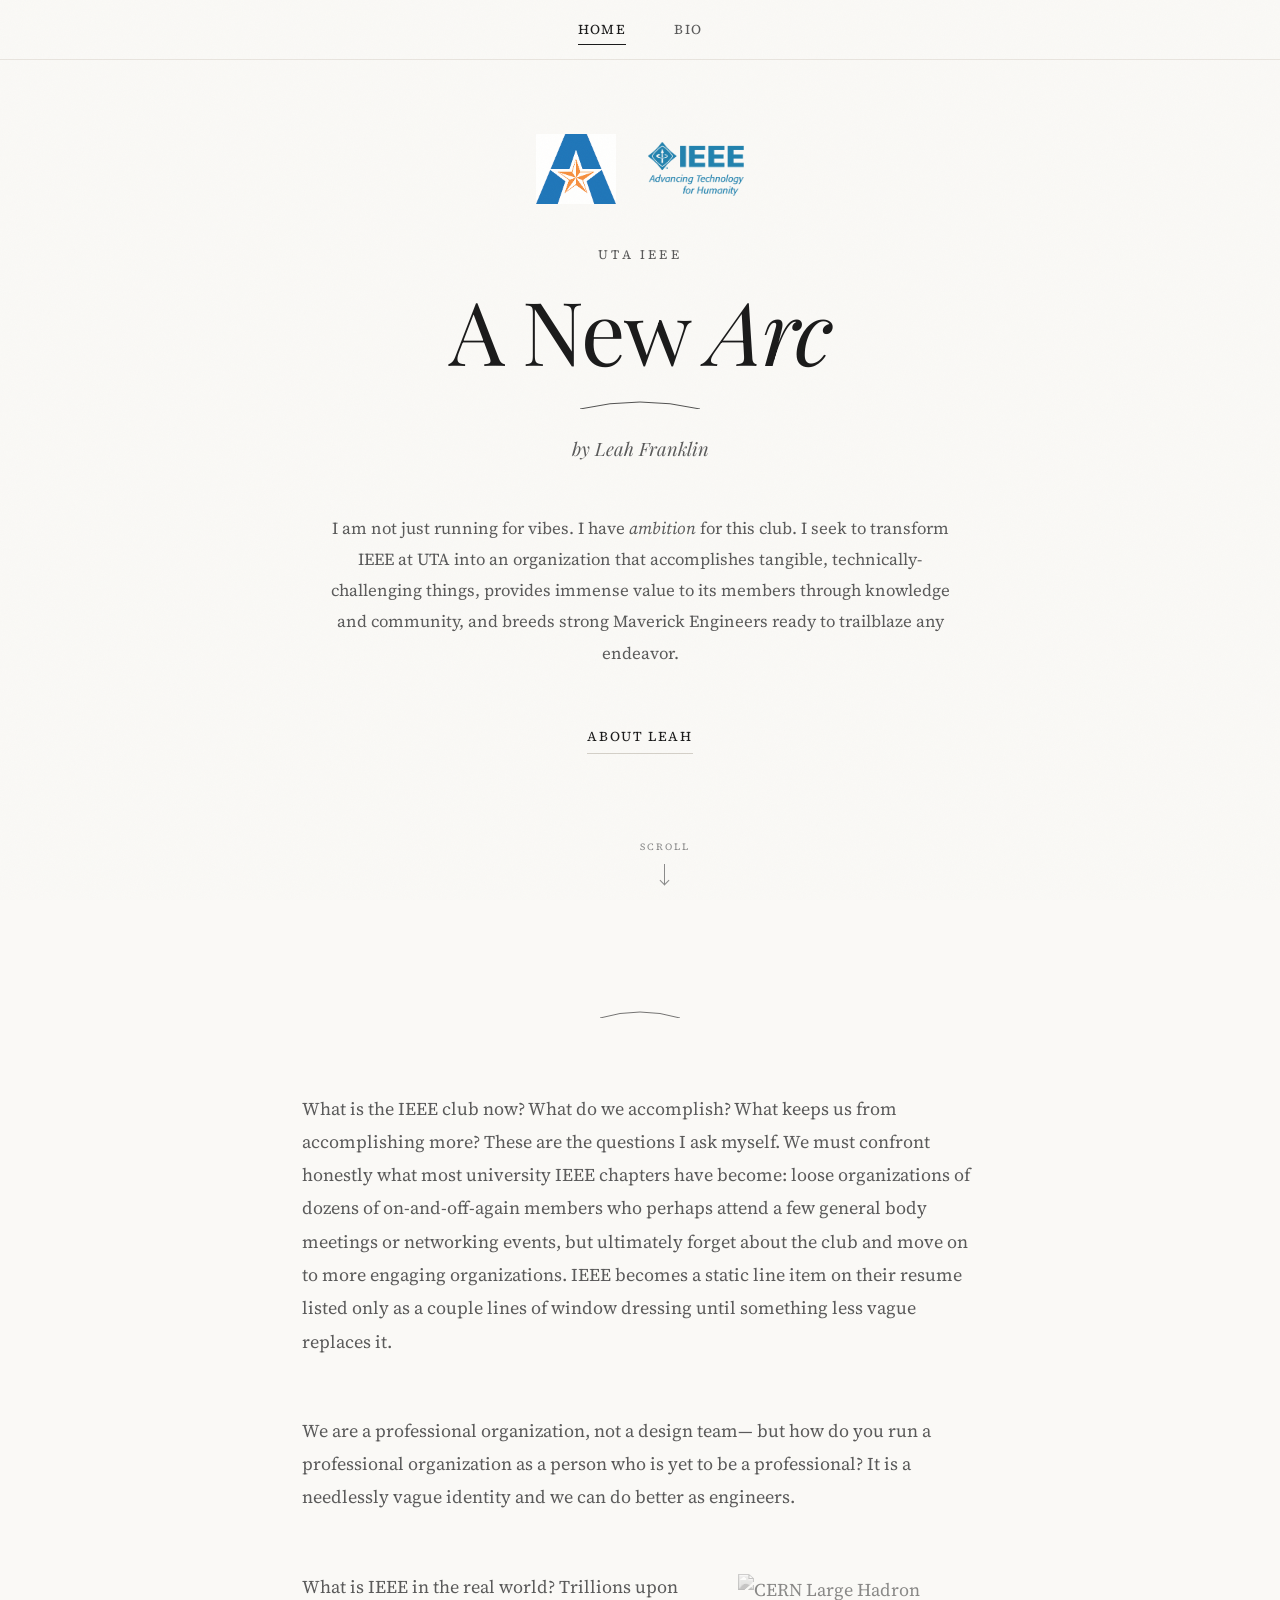
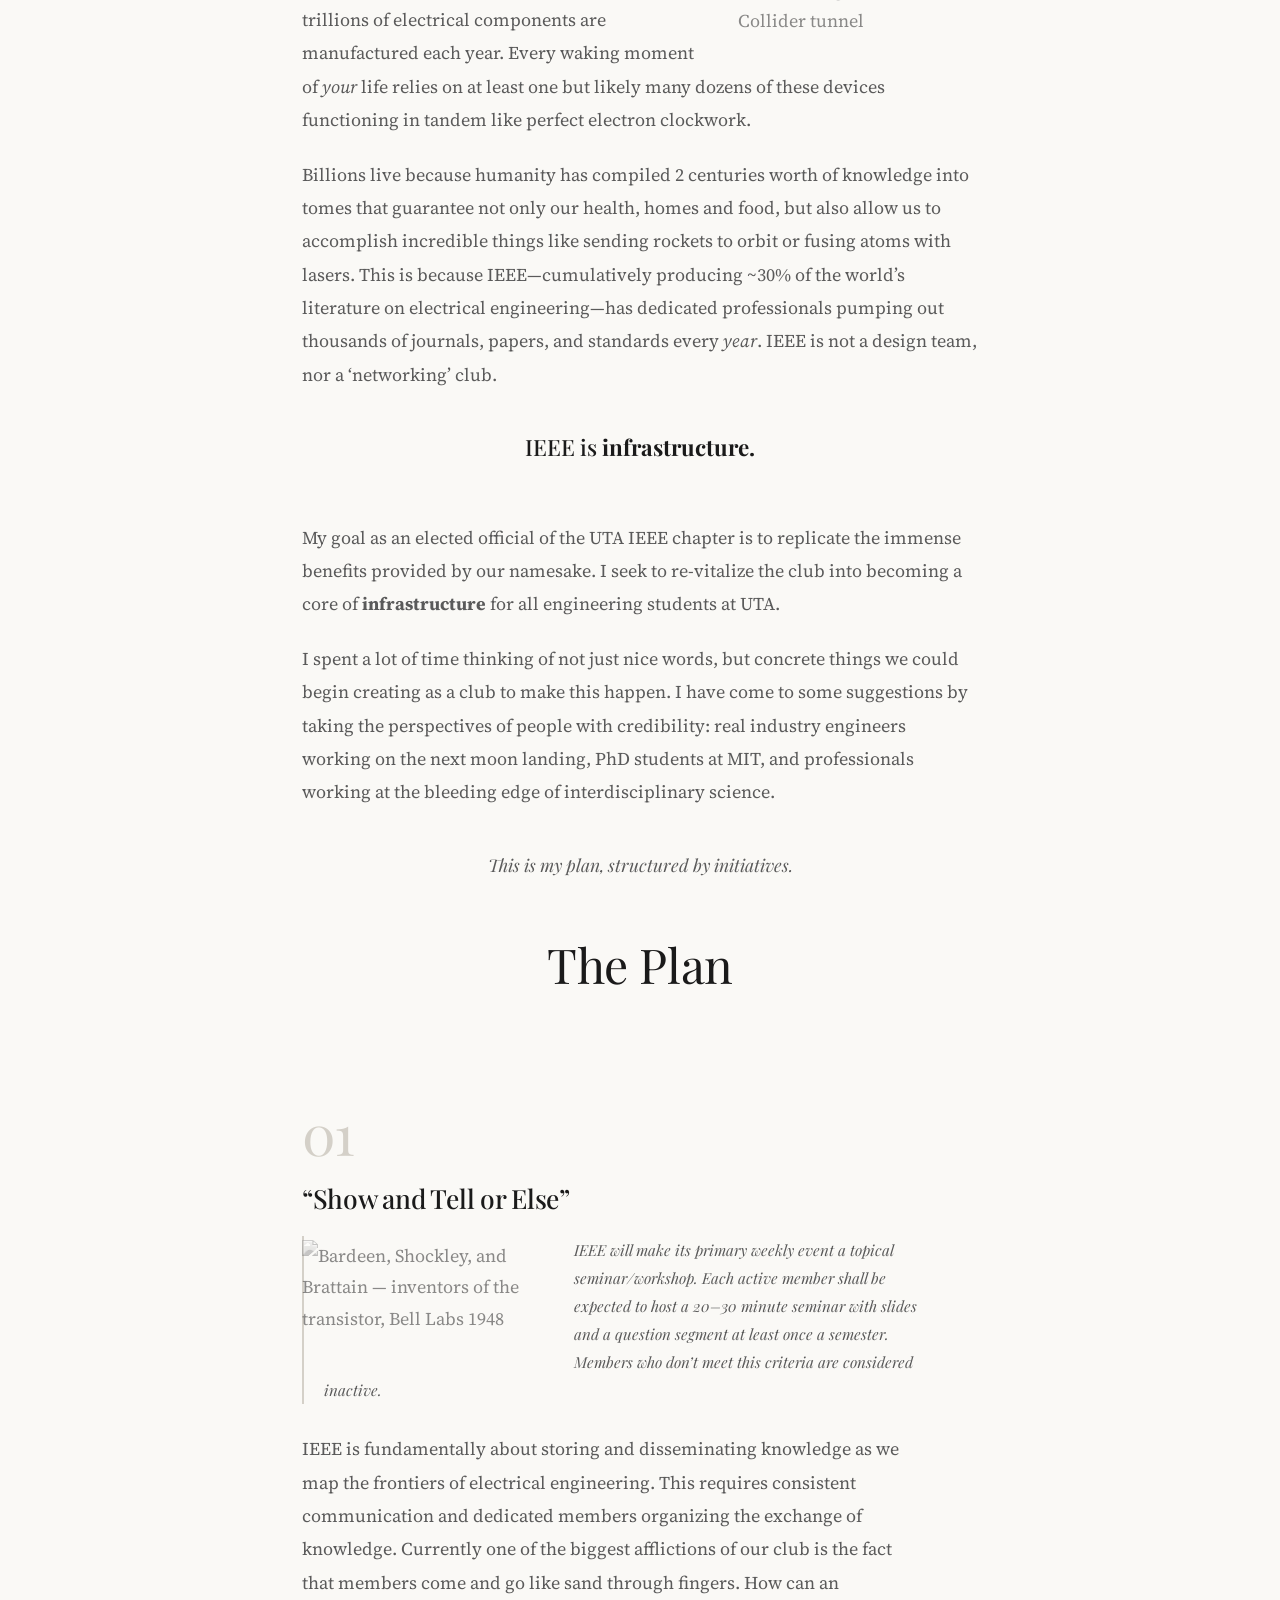
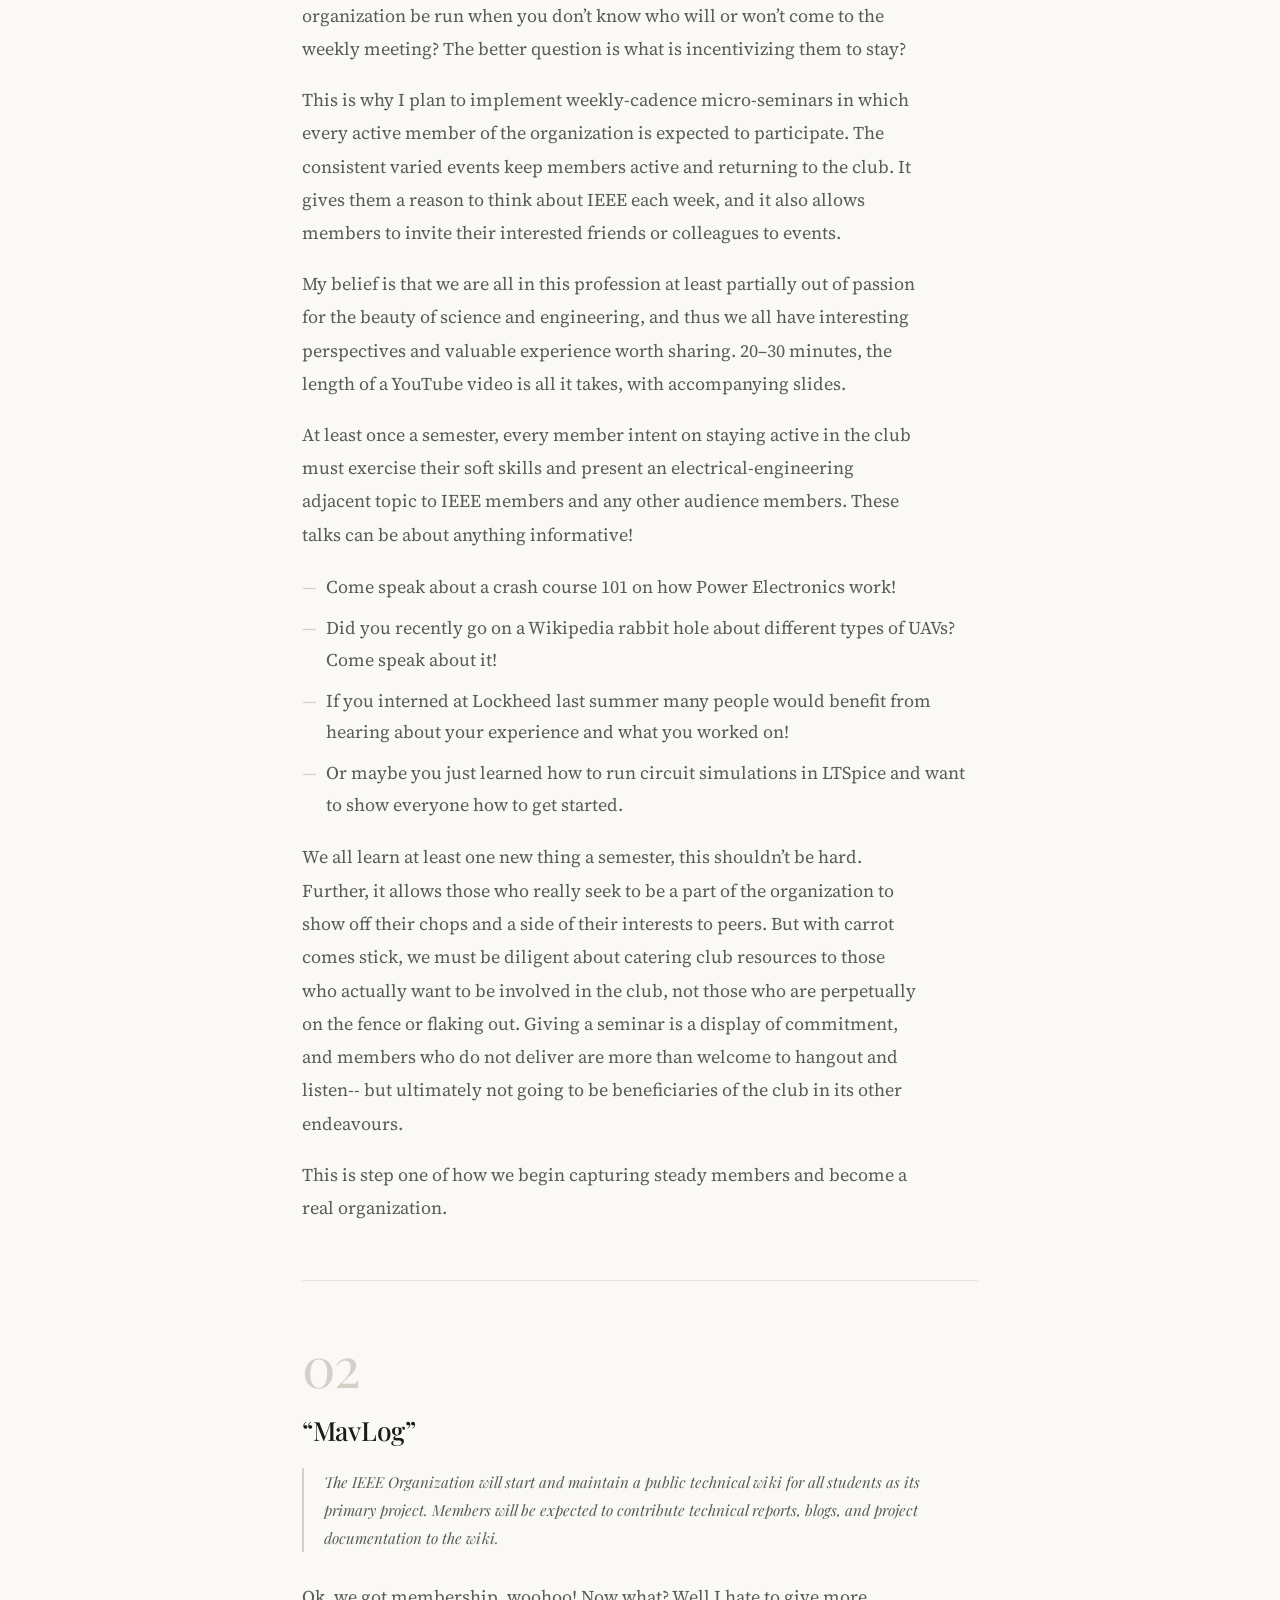
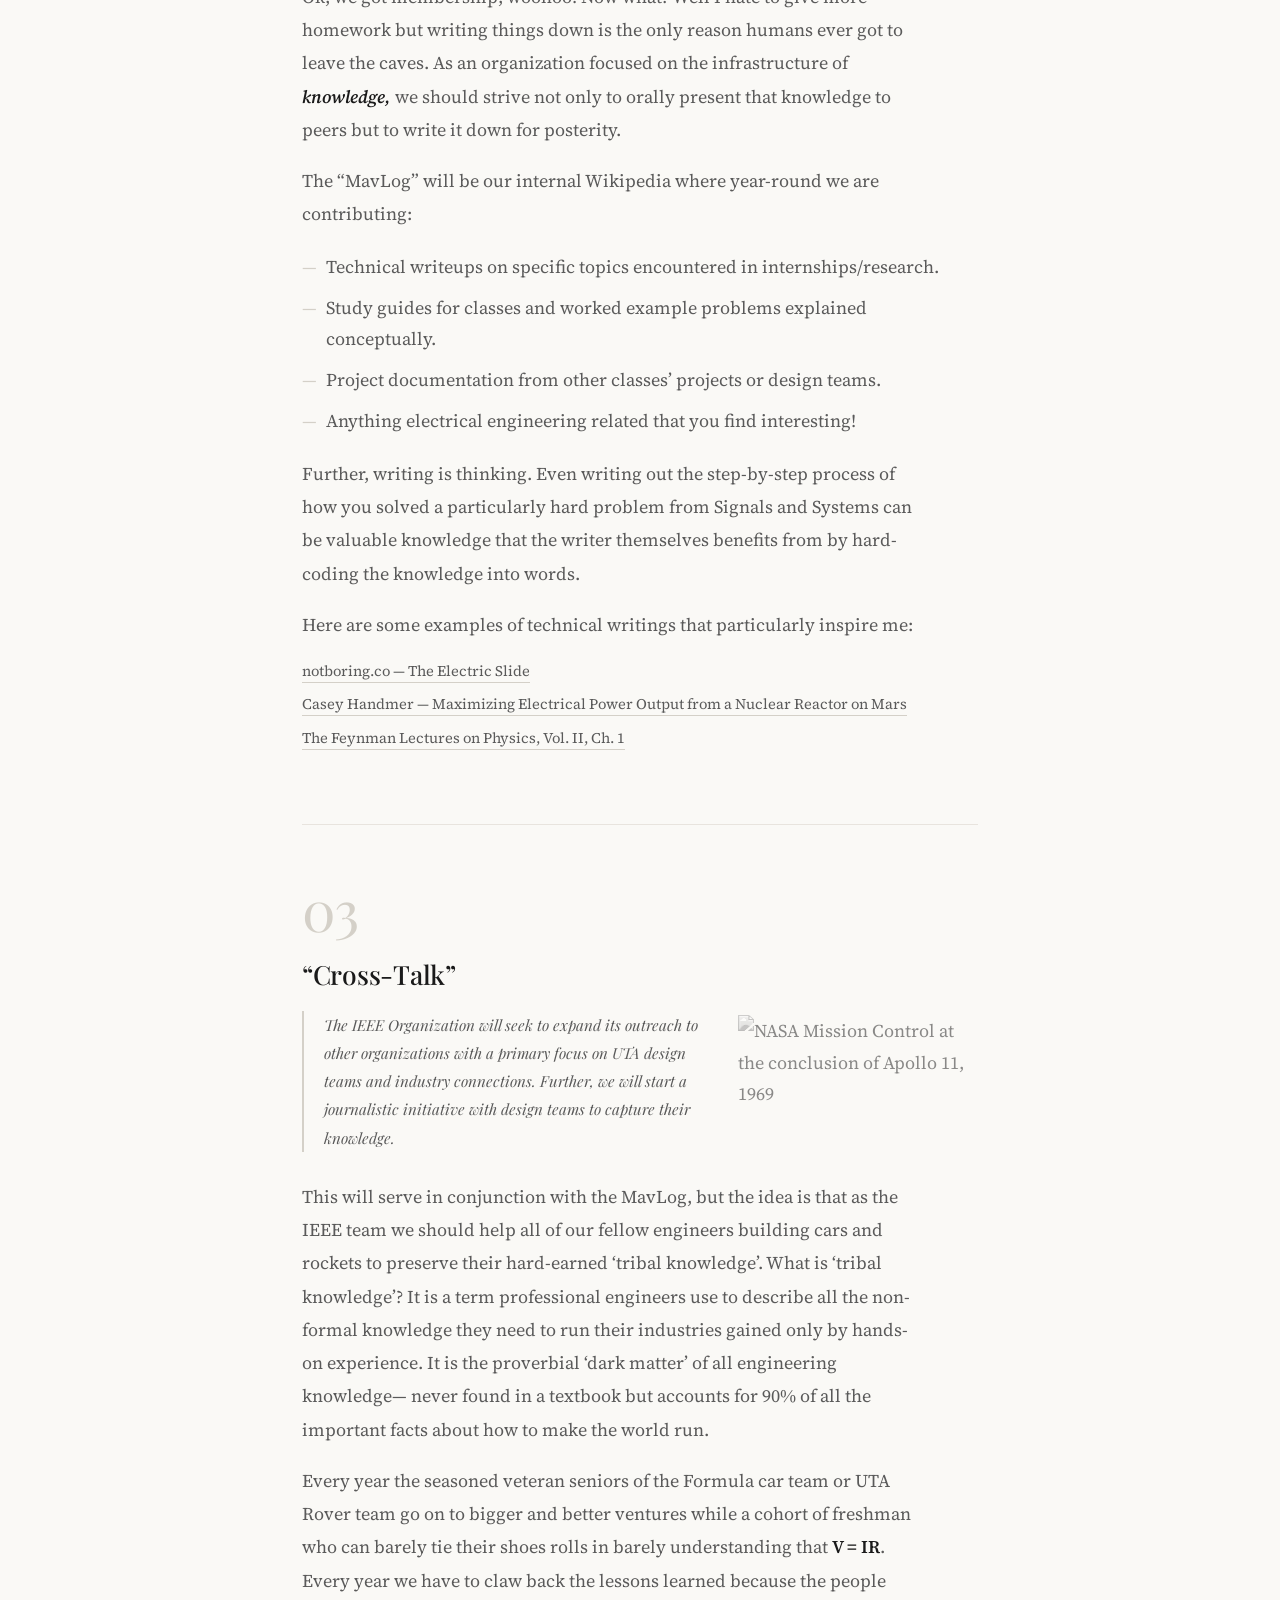
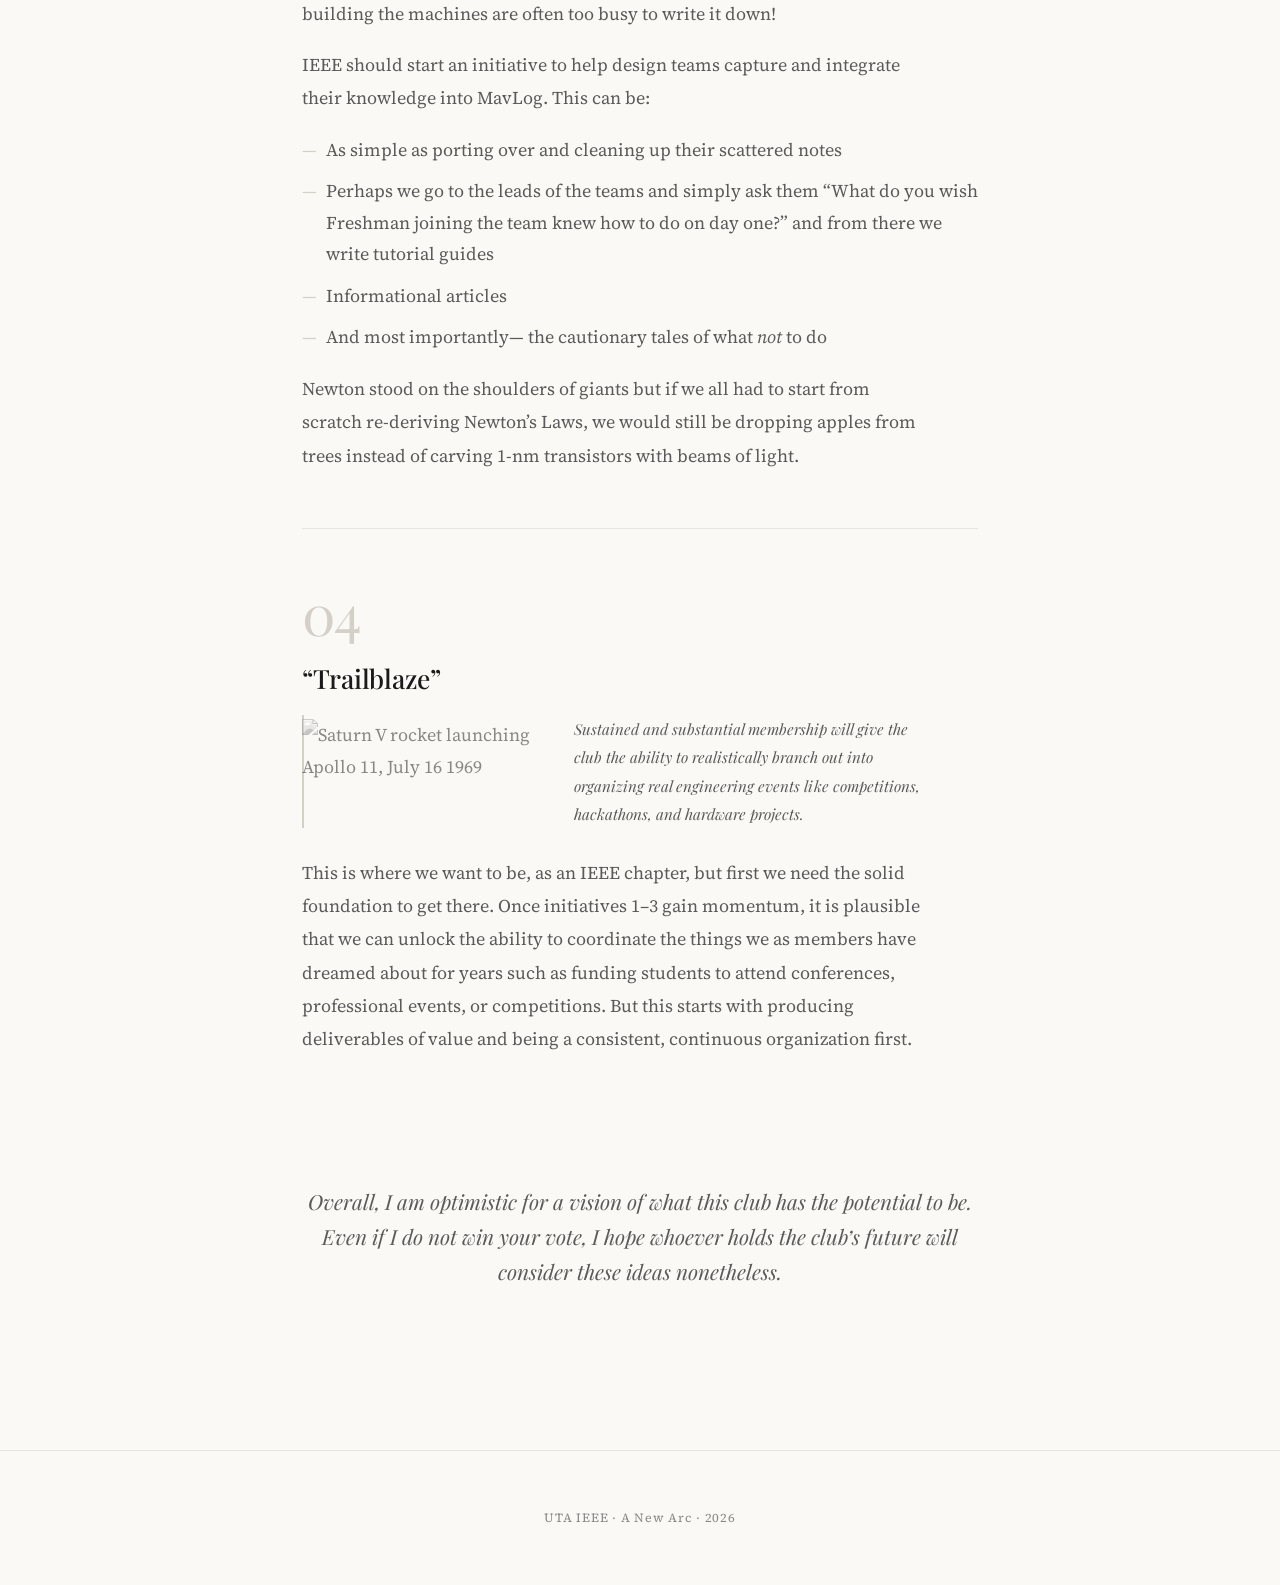
==== index.html @ e230744f "repharase" ====
<!DOCTYPE html>
<html lang="en">
<head>
  <meta charset="UTF-8">
  <meta name="viewport" content="width=device-width, initial-scale=1.0">
  <title>UTA IEEE: A New Arc &mdash; Leah Franklin</title>
  <meta name="description" content="A New Arc for UTA IEEE. Leah Franklin's vision for a reformed, student-driven IEEE chapter at the University of Texas at Arlington.">
  <link rel="stylesheet" href="css/style.css">
</head>
<body>

  <nav class="site-nav">
    <a href="index.html" class="active">Home</a>
    <a href="bio.html">Bio</a>
  </nav>

  <!-- ========================================
       HERO
       ======================================== -->
  <section class="hero">

    <div class="hero-logos" data-load="1">
      <img src="UTA.png" alt="University of Texas at Arlington" class="logo-uta">
      <img src="IEEE_logo.svg.png" alt="IEEE" class="logo-ieee">
    </div>

    <p class="hero-overline" data-load="2">UTA IEEE</p>

    <h1 class="hero-title" data-load="3">A New <span class="electric-text">Arc</span></h1>

    <svg class="hero-arc" data-load="4" viewBox="0 0 120 14" xmlns="http://www.w3.org/2000/svg" aria-hidden="true">
      <path d="M 0 14 Q 60 0 120 14" fill="none" stroke="#1a1a1a" stroke-width="0.75"/>
    </svg>

    <p class="hero-byline" data-load="5">by Leah Franklin</p>

    <p class="hero-intro" data-load="6">
      I am not just running for vibes. I have <em>ambition</em> for this club.
      I seek to transform IEEE at UTA into an organization that accomplishes
      tangible, technically-challenging things, provides immense value to its
      members through knowledge and community, and breeds strong Maverick
      Engineers ready to trailblaze any endeavor.
    </p>

    <div class="hero-links" data-load="7">
      <a href="bio.html">About Leah</a>
    </div>

    <div class="scroll-indicator" data-load="7">
      <span>Scroll</span>
      <div class="arrow"></div>
    </div>

  </section>

  <!-- ========================================
       THE PLAN
       ======================================== -->
  <section class="plan-section">

    <div class="plan-transition" data-animate>
      <svg viewBox="0 0 80 12" xmlns="http://www.w3.org/2000/svg" aria-hidden="true">
        <path d="M 0 12 Q 40 0 80 12" fill="none" stroke="#1a1a1a" stroke-width="0.6"/>
      </svg>
    </div>

    <!-- Preamble — the "why" before the "what" -->
    <div class="plan-preamble" data-animate>
      <p>
        What is the IEEE club now? What do we accomplish? What keeps us from
        accomplishing more? These are the questions I ask myself. We must
        confront honestly what most university IEEE chapters have become:
        loose organizations of dozens of on-and-off-again members who perhaps
        attend a few general body meetings or networking events, but ultimately
        forget about the club and move on to more engaging organizations. IEEE
        becomes a static line item on their resume listed only as a couple
        lines of window dressing until something less vague replaces it.
      </p>
    </div>

    <div class="plan-preamble" data-animate>
      <p>
        We are a professional organization, not a design team&mdash; but how
        do you run a professional organization as a person who is yet to be a
        professional? It is a needlessly vague identity and we can do better
        as engineers.
      </p>
    </div>

    <div class="plan-preamble" data-animate>
      <!--
        CERN LHC Tunnel — public domain, Wikimedia Commons
        Download locally: https://upload.wikimedia.org/wikipedia/commons/f/fc/CERN_LHC_Tunnel1.jpg
      -->
      <div class="scroll-image" data-animate>
        <img src="https://upload.wikimedia.org/wikipedia/commons/thumb/f/fc/CERN_LHC_Tunnel1.jpg/400px-CERN_LHC_Tunnel1.jpg"
             alt="CERN Large Hadron Collider tunnel" loading="lazy">
      </div>
      <p>
        What is IEEE in the real world? Trillions upon trillions of electrical
        components are manufactured each year. Every waking moment of
        <em>your</em> life relies on at least one but likely many dozens of
        these devices functioning in tandem like perfect electron clockwork.
      </p>
      <p>
        Billions live because humanity has compiled 2 centuries worth of
        knowledge into tomes that guarantee not only our health, homes and
        food, but also allow us to accomplish incredible things like sending
        rockets to orbit or fusing atoms with lasers. This is because
        IEEE&mdash;cumulatively producing ~30% of the world&rsquo;s literature
        on electrical engineering&mdash;has dedicated professionals pumping out
        thousands of journals, papers, and standards every <em>year</em>. IEEE
        is not a design team, nor a &lsquo;networking&rsquo; club.
      </p>
      <p class="highlight">IEEE is <strong>infrastructure.</strong></p>
    </div>

    <div class="plan-preamble" data-animate>
      <p>
        My goal as an elected official of the UTA IEEE chapter is to replicate
        the immense benefits provided by our namesake. I seek to re-vitalize
        the club into becoming a core of <strong>infrastructure</strong> for
        all engineering students at UTA.
      </p>
      <p>
        I spent a lot of time thinking of not just nice words, but concrete
        things we could begin creating as a club to make this happen. I have
        come to some suggestions by taking the perspectives of people with
        credibility: real industry engineers working on the next moon landing,
        PhD students at MIT, and professionals working at the bleeding edge of
        interdisciplinary science.
      </p>
      <p class="plan-transition-text">
        This is my plan, structured by initiatives.
      </p>
    </div>

    <header class="plan-header" data-animate>
      <h2>The Plan</h2>
    </header>

    <hr class="section-rule" data-animate>

    <!-- ============================
         INITIATIVE 01
         ============================ -->
    <section class="initiative" data-animate>
      <span class="initiative-number">01</span>
      <h2>&ldquo;Show and Tell or Else&rdquo;</h2>
      <!--
        Bell Labs transistor inventors (1948) — public domain, Wikimedia Commons
        Download locally: https://upload.wikimedia.org/wikipedia/commons/c/c2/Bardeen_Shockley_Brattain_1948.JPG
      -->
      <div class="scroll-image left" data-animate>
        <img src="https://upload.wikimedia.org/wikipedia/commons/thumb/c/c2/Bardeen_Shockley_Brattain_1948.JPG/400px-Bardeen_Shockley_Brattain_1948.JPG"
             alt="Bardeen, Shockley, and Brattain — inventors of the transistor, Bell Labs 1948" loading="lazy">
      </div>
      <p class="initiative-subtitle">
        IEEE will make its primary weekly event a topical seminar/workshop.
        Each active member shall be expected to host a 20&ndash;30 minute
        seminar with slides and a question segment at least once a semester.
        Members who don&rsquo;t meet this criteria are considered inactive.
      </p>
      <div class="initiative-body">
        <p>
          IEEE is fundamentally about storing and disseminating knowledge as we
          map the frontiers of electrical engineering. This requires consistent
          communication and dedicated members organizing the exchange of
          knowledge. Currently one of the biggest afflictions of our club is the
          fact that members come and go like sand through fingers. How can an
          organization be run when you don&rsquo;t know who will or won&rsquo;t
          come to the weekly meeting? The better question is what is
          incentivizing them to stay?
        </p>
        <p>
          This is why I plan to implement weekly-cadence micro-seminars in which
          every active member of the organization is expected to participate. The
          consistent varied events keep members active and returning to the club.
          It gives them a reason to think about IEEE each week, and it also
          allows members to invite their interested friends or colleagues to
          events.
        </p>
        <p>
          My belief is that we are all in this profession at least partially out
          of passion for the beauty of science and engineering, and thus we all
          have interesting perspectives and valuable experience worth sharing.
          20&ndash;30 minutes, the length of a YouTube video is all it takes,
          with accompanying slides.
        </p>
        <p>
          At least once a semester, every member intent on staying active in the
          club must exercise their soft skills and present an
          electrical-engineering adjacent topic to IEEE members and any other
          audience members. These talks can be about anything informative!
        </p>
        <ul class="initiative-examples">
          <li>Come speak about a crash course 101 on how Power Electronics work!</li>
          <li>Did you recently go on a Wikipedia rabbit hole about different types of UAVs? Come speak about it!</li>
          <li>If you interned at Lockheed last summer many people would benefit from hearing about your experience and what you worked on!</li>
          <li>Or maybe you just learned how to run circuit simulations in LTSpice and want to show everyone how to get started.</li>
        </ul>
        <p>
          We all learn at least one new thing a semester, this shouldn&rsquo;t
          be hard. Further, it allows those who really seek to be a part of the
          organization to show off their chops and a side of their interests to
          peers. But with carrot comes stick, we must be diligent about catering club resources to those who actually want to be involved in the club, 
          not those who are perpetually on the fence or flaking out. Giving a seminar is a display of commitment, and members who do not deliver are more than welcome to hangout
          and listen-- but ultimately not going to be beneficiaries of the club in its other endeavours.
        </p>
        <p>
          This is step one of how we begin capturing steady members and become a
          real organization.
        </p>
      </div>
    </section>

    <!-- ============================
         INITIATIVE 02
         ============================ -->
    <section class="initiative" data-animate>
      <span class="initiative-number">02</span>
      <h2>&ldquo;MavLog&rdquo;</h2>
      <p class="initiative-subtitle">
        The IEEE Organization will start and maintain a public technical wiki
        for all students as its primary project. Members will be expected to
        contribute technical reports, blogs, and project documentation to the
        wiki.
      </p>
      <div class="initiative-body">
        <p>
          Ok, we got membership, woohoo! Now what? Well I hate to give more
          homework but writing things down is the only reason humans ever got to
          leave the caves. As an organization focused on the infrastructure of
          <strong><em>knowledge,</em></strong> we should strive not only to
          orally present that knowledge to peers but to write it down for
          posterity.
        </p>
        <p>
          The &ldquo;MavLog&rdquo; will be our internal Wikipedia where
          year-round we are contributing:
        </p>
        <ul class="initiative-examples">
          <li>Technical writeups on specific topics encountered in internships/research.</li>
          <li>Study guides for classes and worked example problems explained conceptually.</li>
          <li>Project documentation from other classes&rsquo; projects or design teams.</li>
          <li>Anything electrical engineering related that you find interesting!</li>
        </ul>
        <p>
          Further, writing is thinking. Even writing out the step-by-step
          process of how you solved a particularly hard problem from Signals and
          Systems can be valuable knowledge that the writer themselves benefits
          from by hard-coding the knowledge into words.
        </p>
        <p>
          Here are some examples of technical writings that particularly inspire me:
        </p>
        <ul class="initiative-links">
          <li><a href="https://www.notboring.co/p/the-electric-slide" target="_blank" rel="noopener">notboring.co &mdash; The Electric Slide</a></li>
          <li><a href="https://caseyhandmer.wordpress.com/2025/02/14/maximizing-electrical-power-output-from-a-nuclear-reactor-delivered-by-starship-to-a-base-on-mars/" target="_blank" rel="noopener">Casey Handmer &mdash; Maximizing Electrical Power Output from a Nuclear Reactor on Mars</a></li>
          <li><a href="https://www.feynmanlectures.caltech.edu/II_01.html" target="_blank" rel="noopener">The Feynman Lectures on Physics, Vol.&nbsp;II, Ch.&nbsp;1</a></li>
        </ul>
      </div>
    </section>

    <!-- ============================
         INITIATIVE 03
         ============================ -->
    <section class="initiative" data-animate>
      <span class="initiative-number">03</span>
      <h2>&ldquo;Cross-Talk&rdquo;</h2>
      <!--
        Apollo 11 Mission Control (1969) — NASA, public domain
        Download locally: https://upload.wikimedia.org/wikipedia/commons/b/b6/Mission_Operations_Control_Room_at_the_conclusion_of_Apollo_11.jpg
      -->
      <div class="scroll-image" data-animate>
        <img src="https://upload.wikimedia.org/wikipedia/commons/thumb/b/b6/Mission_Operations_Control_Room_at_the_conclusion_of_Apollo_11.jpg/400px-Mission_Operations_Control_Room_at_the_conclusion_of_Apollo_11.jpg"
             alt="NASA Mission Control at the conclusion of Apollo 11, 1969" loading="lazy">
      </div>
      <p class="initiative-subtitle">
        The IEEE Organization will seek to expand its outreach to other
        organizations with a primary focus on UTA design teams and industry
        connections. Further, we will start a journalistic initiative with
        design teams to capture their knowledge.
      </p>
      <div class="initiative-body">
        <p>
          This will serve in conjunction with the MavLog, but the idea is that
          as the IEEE team we should help all of our fellow engineers building
          cars and rockets to preserve their hard-earned &lsquo;tribal
          knowledge&rsquo;. What is &lsquo;tribal knowledge&rsquo;? It is a
          term professional engineers use to describe all the non-formal
          knowledge they need to run their industries gained only by hands-on
          experience. It is the proverbial &lsquo;dark matter&rsquo; of all
          engineering knowledge&mdash; never found in a textbook but accounts for 90%
          of all the important facts about how to make the world run.
        </p>
        <p>
          Every year the seasoned veteran seniors of the Formula car team or UTA
          Rover team go on to bigger and better ventures while a cohort of
          freshman who can barely tie their shoes rolls in barely understanding
          that <strong>V&nbsp;=&nbsp;IR</strong>. Every year we have to claw
          back the lessons learned because the people building the machines are
          often too busy to write it down!
        </p>
        <p>
          IEEE should start an initiative to help design teams capture and
          integrate their knowledge into MavLog. This can be:
        </p>
        <ul class="initiative-examples">
          <li>As simple as porting over and cleaning up their scattered notes</li>
          <li>Perhaps we go to the leads of the teams and simply ask them &ldquo;What do you wish Freshman joining the team knew how to do on day one?&rdquo; and from there we write tutorial guides</li>
          <li>Informational articles</li>
          <li>And most importantly&mdash; the cautionary tales of what <em>not</em> to do</li>
        </ul>
        <p>
          Newton stood on the shoulders of giants but if we all had to start
          from scratch re-deriving Newton&rsquo;s Laws, we would still be
          dropping apples from trees instead of carving 1-nm transistors with
          beams of light.
        </p>
      </div>
    </section>

    <!-- ============================
         INITIATIVE 04
         ============================ -->
    <section class="initiative" data-animate>
      <span class="initiative-number">04</span>
      <h2>&ldquo;Trailblaze&rdquo;</h2>
      <!--
        Apollo 11 Saturn V launch (1969) — NASA, public domain
        Download locally: https://upload.wikimedia.org/wikipedia/commons/1/16/Apollo_11_Launch_-_GPN-2000-000630.jpg
      -->
      <div class="scroll-image left" data-animate>
        <img src="https://upload.wikimedia.org/wikipedia/commons/thumb/1/16/Apollo_11_Launch_-_GPN-2000-000630.jpg/400px-Apollo_11_Launch_-_GPN-2000-000630.jpg"
             alt="Saturn V rocket launching Apollo 11, July 16 1969" loading="lazy">
      </div>
      <p class="initiative-subtitle">
        Sustained and substantial membership will give the club the ability to
        realistically branch out into organizing real engineering events like
        competitions, hackathons, and hardware projects.
      </p>
      <div class="initiative-body">
        <p>
          This is where we want to be, as an IEEE chapter, but first we need
          the solid foundation to get there. Once initiatives 1&ndash;3 gain
          momentum, it is plausible that we can unlock the ability to coordinate
          the things we as members have dreamed about for years such as funding
          students to attend conferences, professional events, or competitions.
          But this starts with producing deliverables of value and being a
          consistent, continuous organization first.
        </p>
      </div>
    </section>

    <!-- Closing -->
    <p class="plan-closing" data-animate>
      Overall, I am optimistic for a vision of what this club has the
      potential to be. Even if I do not win your vote, I hope whoever
      holds the club&rsquo;s future will consider these ideas nonetheless.
    </p>

  </section>

  <footer class="site-footer">
    UTA IEEE &middot; A New Arc &middot; 2026
  </footer>

  <script src="js/main.js"></script>
</body>
</html>
---- css/style.css ----
/* ============================================
   UTA IEEE: A New Arc — Campaign Site
   by Leah Franklin

   Typography:  Playfair Display (headings)
                Source Serif 4 (body)
   Palette:     Off-white / near-black / UTA blue accent
   ============================================ */

/* --- Fonts --- */
@import url('https://fonts.googleapis.com/css2?family=Playfair+Display:ital,wght@0,400;0,500;0,600;0,700;1,400;1,500&family=Source+Serif+4:ital,opsz,wght@0,8..60,300;0,8..60,400;0,8..60,500;1,8..60,300;1,8..60,400&display=swap');

/* --- Custom Properties --- */
:root {
  --bg: #FAF9F6;
  --bg-warm: #F5F0EB;
  --text: #1a1a1a;
  --text-light: #5a5a5a;
  --text-faint: #8a8a8a;
  --accent: #0038A8;
  --electric: rgba(0, 86, 210, 1);
  --electric-glow: rgba(0, 86, 210, 0.35);
  --electric-faint: rgba(0, 86, 210, 0.08);
  --rule: #d4d0c8;
  --rule-light: #e8e4de;

  --font-display: 'Playfair Display', Georgia, 'Times New Roman', serif;
  --font-body: 'Source Serif 4', Georgia, 'Times New Roman', serif;

  --content-width: 740px;
  --content-narrow: 620px;
  --nav-height: 60px;

  --ease-out: cubic-bezier(0.25, 0.46, 0.45, 0.94);
  --ease-in-out: cubic-bezier(0.42, 0, 0.58, 1);
}

/* --- Reset --- */
*, *::before, *::after {
  margin: 0;
  padding: 0;
  box-sizing: border-box;
}

html {
  scroll-behavior: smooth;
  font-size: 16px;
  -webkit-font-smoothing: antialiased;
  -moz-osx-font-smoothing: grayscale;
}

body {
  font-family: var(--font-body);
  font-weight: 400;
  font-size: 1.125rem;
  line-height: 1.75;
  color: var(--text);
  background-color: var(--bg);
  min-height: 100vh;
  overflow-x: hidden;
}

/* Subtle noise texture for paper-like depth */
body::after {
  content: '';
  position: fixed;
  top: 0;
  left: 0;
  width: 100%;
  height: 100%;
  pointer-events: none;
  opacity: 0.025;
  z-index: 9999;
  background-image: url("data:image/svg+xml,%3Csvg viewBox='0 0 256 256' xmlns='http://www.w3.org/2000/svg'%3E%3Cfilter id='n'%3E%3CfeTurbulence type='fractalNoise' baseFrequency='0.85' numOctaves='4' stitchTiles='stitch'/%3E%3C/filter%3E%3Crect width='100%25' height='100%25' filter='url(%23n)'/%3E%3C/svg%3E");
  background-repeat: repeat;
  background-size: 256px 256px;
}

/* --- Links --- */
a {
  color: var(--text);
  text-decoration: none;
  transition: color 0.3s var(--ease-out);
}

a:hover {
  color: var(--accent);
}

/* --- Selection --- */
::selection {
  background: var(--accent);
  color: #fff;
}

/* ============================================
   NAVIGATION
   ============================================ */
.site-nav {
  position: fixed;
  top: 0;
  left: 0;
  right: 0;
  height: var(--nav-height);
  display: flex;
  align-items: center;
  justify-content: center;
  gap: 3rem;
  z-index: 100;
  background: rgba(250, 249, 246, 0.92);
  backdrop-filter: blur(14px);
  -webkit-backdrop-filter: blur(14px);
  border-bottom: 1px solid var(--rule-light);
}

.site-nav a {
  font-family: var(--font-body);
  font-size: 0.85rem;
  font-weight: 400;
  letter-spacing: 0.1em;
  text-transform: uppercase;
  color: var(--text-light);
  position: relative;
  padding: 0.25rem 0;
}

.site-nav a::after {
  content: '';
  position: absolute;
  bottom: 0;
  left: 0;
  width: 0;
  height: 1px;
  background: var(--text);
  transition: width 0.4s var(--ease-out);
}

.site-nav a:hover {
  color: var(--text);
}

.site-nav a:hover::after {
  width: 100%;
}

.site-nav a.active {
  color: var(--text);
}

.site-nav a.active::after {
  width: 100%;
}

/* ============================================
   SHARED LAYOUT
   ============================================ */
.page-content {
  max-width: var(--content-width);
  margin: 0 auto;
  padding: calc(var(--nav-height) + 4rem) 2rem 6rem;
}

/* ============================================
   HOME — HERO
   ============================================ */
.hero {
  min-height: 100vh;
  display: flex;
  flex-direction: column;
  align-items: center;
  justify-content: center;
  text-align: center;
  padding: calc(var(--nav-height) + 1.5rem) 2rem 2rem;
  position: relative;
}

/* --- Dual logos (UTA + IEEE) --- */
.hero-logos {
  display: flex;
  align-items: center;
  justify-content: center;
  gap: 2rem;
  margin-bottom: 2.5rem;
}

.hero-logos img {
  height: 64px;
  width: auto;
  display: block;
  opacity: 0.88;
}

.hero-logos .logo-uta {
  height: 70px;
}

.hero-logos .logo-ieee {
  height: 54px;
}

.hero-overline {
  font-family: var(--font-body);
  font-size: 0.8rem;
  font-weight: 400;
  letter-spacing: 0.25em;
  text-transform: uppercase;
  color: var(--text-light);
  margin-bottom: 1rem;
}

.hero-title {
  font-family: var(--font-display);
  font-size: clamp(3rem, 8vw, 5.5rem);
  font-weight: 400;
  line-height: 1.1;
  letter-spacing: -0.02em;
  color: var(--text);
  margin-bottom: 0.25rem;
}

.hero-title em {
  font-style: italic;
}

/* ============================================
   ELECTRIC TEXT EFFECT — "Arc"
   ============================================ */
.electric-text {
  position: relative;
  display: inline-block;
  font-style: italic;
  overflow: visible;
  animation: electricPulse 2s ease-in-out infinite;
  animation-delay: 1.2s;
  animation-fill-mode: backwards;
}

@keyframes electricPulse {
  0%, 100% {
    text-shadow:
      0 0 4px rgba(0, 86, 210, 0.0),
      0 0 12px rgba(0, 86, 210, 0.0);
  }
  8% {
    text-shadow:
      0 0 8px rgba(0, 86, 210, 0.35),
      0 0 25px rgba(0, 86, 210, 0.15),
      0 0 50px rgba(0, 86, 210, 0.05);
  }
  10% {
    text-shadow:
      0 0 3px rgba(0, 86, 210, 0.08),
      0 0 8px rgba(0, 86, 210, 0.03);
  }
  35% {
    text-shadow:
      0 0 6px rgba(0, 86, 210, 0.22),
      0 0 18px rgba(0, 86, 210, 0.09);
  }
  50% {
    text-shadow:
      0 0 10px rgba(0, 86, 210, 0.4),
      0 0 30px rgba(0, 86, 210, 0.18),
      0 0 60px rgba(0, 86, 210, 0.06);
  }
  52% {
    text-shadow:
      0 0 2px rgba(0, 86, 210, 0.06),
      0 0 6px rgba(0, 86, 210, 0.02);
  }
  75% {
    text-shadow:
      0 0 5px rgba(0, 86, 210, 0.18),
      0 0 15px rgba(0, 86, 210, 0.07);
  }
}

/* Spark particles generated by JS */
.electric-text .spark {
  position: absolute;
  height: 1.5px;
  pointer-events: none;
  border-radius: 1px;
  animation: sparkLife 0.25s ease-out forwards;
}

@keyframes sparkLife {
  0%   { opacity: 0; }
  25%  { opacity: 1; }
  100% { opacity: 0; }
}

/* Decorative arc under title */
.hero-arc {
  width: 120px;
  height: auto;
  margin: 0.75rem auto 1.5rem;
  opacity: 0.25;
  display: block;
}

.hero-byline {
  font-family: var(--font-display);
  font-size: 1.15rem;
  font-style: italic;
  font-weight: 400;
  color: var(--text-light);
  margin-bottom: 3rem;
}

.hero-intro {
  max-width: var(--content-narrow);
  font-size: 1.05rem;
  line-height: 1.85;
  color: var(--text-light);
  margin-bottom: 3.5rem;
}

.hero-links {
  display: flex;
  gap: 2.5rem;
  align-items: center;
  margin-bottom: 4rem;
}

.hero-links a {
  font-family: var(--font-body);
  font-size: 0.85rem;
  font-weight: 400;
  letter-spacing: 0.12em;
  text-transform: uppercase;
  color: var(--text);
  padding-bottom: 0.3rem;
  border-bottom: 1px solid var(--rule);
  transition: border-color 0.4s var(--ease-out), color 0.3s var(--ease-out);
}

.hero-links a:hover {
  color: var(--accent);
  border-color: var(--accent);
}

/* Scroll indicator */
.scroll-indicator {
  position: absolute;
  bottom: 1rem;
  left: 50%;
  transform: translateX(-50%);
  display: flex;
  flex-direction: column;
  align-items: center;
  gap: 0.5rem;
  opacity: 0.25;
  animation: scrollPulse 2.5s var(--ease-in-out) infinite;
}

.scroll-indicator span {
  font-size: 0.6rem;
  letter-spacing: 0.2em;
  text-transform: uppercase;
  color: var(--text-faint);
}

.scroll-indicator .arrow {
  width: 1px;
  height: 20px;
  background: var(--text-faint);
  position: relative;
}

.scroll-indicator .arrow::after {
  content: '';
  position: absolute;
  bottom: 0;
  left: -3px;
  width: 7px;
  height: 7px;
  border-right: 1px solid var(--text-faint);
  border-bottom: 1px solid var(--text-faint);
  transform: rotate(45deg);
}

@keyframes scrollPulse {
  0%, 100% { opacity: 0.25; transform: translateX(-50%) translateY(0); }
  50% { opacity: 0.4; transform: translateX(-50%) translateY(5px); }
}

/* ============================================
   PLAN SECTION (on Home page, below hero)
   ============================================ */
.plan-section {
  max-width: var(--content-width);
  margin: 0 auto;
  padding: 4rem 2rem 6rem;
}

.plan-transition {
  text-align: center;
  padding: 2rem 0 4rem;
  opacity: 0.2;
}

.plan-transition svg {
  width: 80px;
  height: auto;
}

.plan-header {
  text-align: center;
  margin-bottom: 3.5rem;
}

.plan-header h2 {
  font-family: var(--font-display);
  font-size: clamp(2rem, 5vw, 3rem);
  font-weight: 400;
  line-height: 1.15;
  letter-spacing: -0.01em;
  margin-bottom: 0.75rem;
}

.plan-header p {
  font-family: var(--font-display);
  font-size: 1.1rem;
  font-style: italic;
  color: var(--text-light);
  font-weight: 400;
}

/* ============================================
   PAGE HEADER (Bio)
   ============================================ */
.page-header {
  text-align: center;
  margin-bottom: 4.5rem;
  padding-top: 1.5rem;
}

.page-header h1 {
  font-family: var(--font-display);
  font-size: clamp(2.5rem, 6vw, 4rem);
  font-weight: 400;
  line-height: 1.15;
  letter-spacing: -0.01em;
  margin-bottom: 0.75rem;
}

.page-header .subtitle {
  font-family: var(--font-display);
  font-size: 1.1rem;
  font-style: italic;
  color: var(--text-light);
  font-weight: 400;
}

/* ============================================
   HORIZONTAL RULE
   ============================================ */
.section-rule {
  border: none;
  height: 1px;
  background: var(--rule);
  margin: 0;
}

/* ============================================
   INITIATIVES
   ============================================ */
.initiative {
  padding: 3.5rem 0;
  border-bottom: 1px solid var(--rule-light);
}

.initiative:last-of-type {
  border-bottom: none;
}

.initiative-number {
  font-family: var(--font-display);
  font-size: 3.5rem;
  font-weight: 400;
  color: var(--rule);
  line-height: 1;
  display: block;
  margin-bottom: 1.25rem;
  letter-spacing: -0.03em;
}

.initiative h2 {
  font-family: var(--font-display);
  font-size: 1.65rem;
  font-weight: 500;
  line-height: 1.3;
  margin-bottom: 1.25rem;
  letter-spacing: -0.01em;
}

.initiative p {
  color: var(--text-light);
  line-height: 1.85;
  max-width: var(--content-narrow);
}

.initiative p + p {
  margin-top: 1rem;
}

/* Plan preamble — manifesto text above initiatives */
.plan-preamble {
  margin-bottom: 3.5rem;
}

.plan-preamble p {
  color: var(--text-light);
  line-height: 1.85;
  margin-bottom: 1.35rem;
}

.plan-preamble p:last-child {
  margin-bottom: 0;
}

.plan-preamble .highlight {
  font-family: var(--font-display);
  font-size: 1.4rem;
  font-weight: 500;
  color: var(--text);
  line-height: 1.5;
  text-align: center;
  margin: 2.5rem auto;
}

.plan-preamble .plan-transition-text {
  font-family: var(--font-display);
  font-style: italic;
  text-align: center;
  color: var(--text-light);
  font-size: 1.1rem;
  margin-top: 2.5rem;
}

/* Initiative subtitle — the italic policy statement */
.initiative-subtitle {
  font-family: var(--font-display);
  font-style: italic;
  font-size: 0.95rem;
  color: var(--text-light);
  line-height: 1.8;
  margin-bottom: 1.75rem;
  padding-left: 1.25rem;
  border-left: 2px solid var(--rule);
}

/* Extended initiative body */
.initiative-body {
  margin-top: 0.25rem;
}

.initiative-body p {
  color: var(--text-light);
  line-height: 1.85;
  margin-bottom: 1.1rem;
}

.initiative-body p:last-child {
  margin-bottom: 0;
}

.initiative-body strong {
  color: var(--text);
  font-weight: 600;
}

/* Example lists within initiatives */
.initiative-examples {
  list-style: none;
  padding: 0;
  margin: 1.25rem 0;
}

.initiative-examples li {
  padding-left: 1.5rem;
  position: relative;
  margin-bottom: 0.6rem;
  color: var(--text-light);
  line-height: 1.75;
}

.initiative-examples li::before {
  content: '\2014';
  position: absolute;
  left: 0;
  color: var(--rule);
}

/* Reference links within initiatives */
.initiative-links {
  list-style: none;
  padding: 0;
  margin: 1rem 0;
}

.initiative-links li {
  margin-bottom: 0.5rem;
  font-size: 0.92rem;
}

.initiative-body a,
.initiative-links a {
  color: var(--text-light);
  border-bottom: 1px solid var(--rule);
  padding-bottom: 1px;
  transition: border-color 0.3s var(--ease-out), color 0.3s var(--ease-out);
  word-break: break-word;
}

.initiative-body a:hover,
.initiative-links a:hover {
  color: var(--accent);
  border-color: var(--accent);
}

/* Closing statement */
.plan-closing {
  text-align: center;
  padding: 4.5rem 0 2rem;
  font-family: var(--font-display);
  font-size: 1.3rem;
  font-style: italic;
  color: var(--text-light);
  line-height: 1.7;
}

/* ============================================
   BIO PAGE
   ============================================ */
.bio-header {
  display: flex;
  align-items: flex-start;
  gap: 3rem;
  margin-bottom: 3.5rem;
  padding-bottom: 3rem;
  border-bottom: 1px solid var(--rule-light);
}

.bio-photo {
  width: 200px;
  height: 250px;
  flex-shrink: 0;
  background: var(--bg-warm);
  border: 1px solid var(--rule-light);
  display: flex;
  align-items: center;
  justify-content: center;
  overflow: hidden;
}

.bio-photo img {
  width: 100%;
  height: 100%;
  object-fit: cover;
}

.bio-photo-placeholder {
  font-family: var(--font-body);
  font-size: 0.7rem;
  color: var(--text-faint);
  letter-spacing: 0.1em;
  text-transform: uppercase;
}

.bio-intro h2 {
  font-family: var(--font-display);
  font-size: 2rem;
  font-weight: 400;
  margin-bottom: 0.5rem;
}

.bio-intro .role {
  font-family: var(--font-display);
  font-style: italic;
  color: var(--text-light);
  font-size: 1.05rem;
  margin-bottom: 1.5rem;
}

.bio-intro .statement {
  font-size: 1rem;
  color: var(--text-light);
  line-height: 1.85;
}

.bio-section {
  margin-bottom: 3rem;
}

.bio-section h3 {
  font-family: var(--font-display);
  font-size: 1.25rem;
  font-weight: 500;
  margin-bottom: 1rem;
  letter-spacing: -0.01em;
}

.bio-section p,
.bio-section li {
  color: var(--text-light);
  line-height: 1.85;
}

.bio-section ul {
  list-style: none;
  padding: 0;
}

.bio-section li {
  padding-left: 1.5rem;
  position: relative;
  margin-bottom: 0.5rem;
}

.bio-section li::before {
  content: '\2014';
  position: absolute;
  left: 0;
  color: var(--rule);
}

.bio-section a {
  border-bottom: 1px solid var(--rule);
  padding-bottom: 1px;
  transition: border-color 0.3s var(--ease-out), color 0.3s var(--ease-out);
}

.bio-section a:hover {
  border-color: var(--accent);
}

/* ============================================
   SCROLL IMAGES — editorial photos in margins
   ============================================ */
.scroll-image {
  width: 240px;
  float: right;
  margin: 0.25rem 0 1.5rem 2rem;
  shape-outside: margin-box;
}

.scroll-image.left {
  float: left;
  margin: 0.25rem 2rem 1.5rem 0;
}

.scroll-image img {
  width: 100%;
  height: auto;
  display: block;
  filter: grayscale(100%);
  mix-blend-mode: multiply;
}

/* Override generic data-animate for scroll images */
.scroll-image[data-animate] {
  opacity: 0;
  transform: translateY(24px);
  transition: opacity 1.3s var(--ease-out), transform 1.3s var(--ease-out);
}

.scroll-image[data-animate].is-visible {
  opacity: 0.5;
  transform: translateY(0);
}

@media (max-width: 768px) {
  .scroll-image {
    width: 160px;
    margin: 0.25rem 0 1rem 1.25rem;
  }
  .scroll-image.left {
    margin: 0.25rem 1.25rem 1rem 0;
  }
}

@media (max-width: 520px) {
  .scroll-image {
    display: none;
  }
}

/* ============================================
   FOOTER
   ============================================ */
.site-footer {
  text-align: center;
  padding: 3.5rem 2rem;
  font-size: 0.78rem;
  color: var(--text-faint);
  letter-spacing: 0.06em;
  border-top: 1px solid var(--rule-light);
  margin-top: 2rem;
}

/* ============================================
   ANIMATIONS
   ============================================ */

/* Scroll-triggered elements */
[data-animate] {
  opacity: 0;
  transform: translateY(28px);
  transition: opacity 0.9s var(--ease-out), transform 0.9s var(--ease-out);
}

[data-animate].is-visible {
  opacity: 1;
  transform: translateY(0);
}

/* Staggered children */
[data-animate-stagger] > * {
  opacity: 0;
  transform: translateY(20px);
  transition: opacity 0.7s var(--ease-out), transform 0.7s var(--ease-out);
}

[data-animate-stagger].is-visible > *:nth-child(1) { transition-delay: 0.0s; opacity: 1; transform: translateY(0); }
[data-animate-stagger].is-visible > *:nth-child(2) { transition-delay: 0.1s; opacity: 1; transform: translateY(0); }
[data-animate-stagger].is-visible > *:nth-child(3) { transition-delay: 0.2s; opacity: 1; transform: translateY(0); }
[data-animate-stagger].is-visible > *:nth-child(4) { transition-delay: 0.3s; opacity: 1; transform: translateY(0); }
[data-animate-stagger].is-visible > *:nth-child(5) { transition-delay: 0.4s; opacity: 1; transform: translateY(0); }
[data-animate-stagger].is-visible > *:nth-child(6) { transition-delay: 0.5s; opacity: 1; transform: translateY(0); }

/* Hero load sequence */
.hero [data-load] {
  opacity: 0;
  transform: translateY(18px);
  transition: opacity 1s var(--ease-out), transform 1s var(--ease-out);
}

.hero.loaded [data-load] {
  opacity: 1;
  transform: translateY(0);
}

.hero.loaded [data-load="1"] { transition-delay: 0.15s; }
.hero.loaded [data-load="2"] { transition-delay: 0.3s; }
.hero.loaded [data-load="3"] { transition-delay: 0.45s; }
.hero.loaded [data-load="4"] { transition-delay: 0.6s; }
.hero.loaded [data-load="5"] { transition-delay: 0.75s; }
.hero.loaded [data-load="6"] { transition-delay: 0.9s; }
.hero.loaded [data-load="7"] { transition-delay: 1.05s; }

/* Page content load sequence */
.page-content [data-load] {
  opacity: 0;
  transform: translateY(18px);
  transition: opacity 0.85s var(--ease-out), transform 0.85s var(--ease-out);
}

.page-content.loaded [data-load] {
  opacity: 1;
  transform: translateY(0);
}

.page-content.loaded [data-load="1"] { transition-delay: 0.1s; }
.page-content.loaded [data-load="2"] { transition-delay: 0.2s; }
.page-content.loaded [data-load="3"] { transition-delay: 0.3s; }

/* ============================================
   RESPONSIVE
   ============================================ */
@media (max-width: 768px) {
  :root {
    --nav-height: 52px;
  }

  body {
    font-size: 1rem;
  }

  .site-nav {
    gap: 2rem;
  }

  .site-nav a {
    font-size: 0.78rem;
  }

  .hero-title {
    font-size: clamp(2.4rem, 10vw, 3.5rem);
  }

  .hero-logos {
    gap: 1.25rem;
  }

  .hero-logos .logo-uta {
    height: 55px;
  }

  .hero-logos .logo-ieee {
    height: 42px;
  }

  .page-content {
    padding: calc(var(--nav-height) + 3rem) 1.5rem 4rem;
  }

  .plan-section {
    padding: 3rem 1.5rem 4rem;
  }

  .page-header {
    margin-bottom: 3rem;
  }

  .initiative {
    padding: 2.5rem 0;
  }

  .initiative-number {
    font-size: 2.5rem;
    margin-bottom: 1rem;
  }

  .initiative h2 {
    font-size: 1.35rem;
  }

  .bio-header {
    flex-direction: column;
    align-items: center;
    text-align: center;
    gap: 2rem;
  }

  .bio-photo {
    width: 160px;
    height: 200px;
  }
}

@media (max-width: 480px) {
  .site-nav {
    gap: 1.5rem;
  }

  .hero-links {
    flex-direction: column;
    gap: 1.25rem;
  }

  .hero-logos .logo-uta {
    height: 46px;
  }

  .hero-logos .logo-ieee {
    height: 35px;
  }

  .page-header h1 {
    font-size: 2rem;
  }

  .hero-byline {
    margin-bottom: 2rem;
  }

  .hero-intro {
    margin-bottom: 2.5rem;
  }
}

/* ============================================
   PRINT
   ============================================ */
@media print {
  body::after { display: none; }
  .site-nav, .scroll-indicator { display: none; }
  .hero { min-height: auto; padding: 2rem; }
  .electric-text { animation: none !important; }
  .electric-text .spark { display: none; }
  [data-animate], [data-load], .hero [data-load] {
    opacity: 1 !important;
    transform: none !important;
  }
}
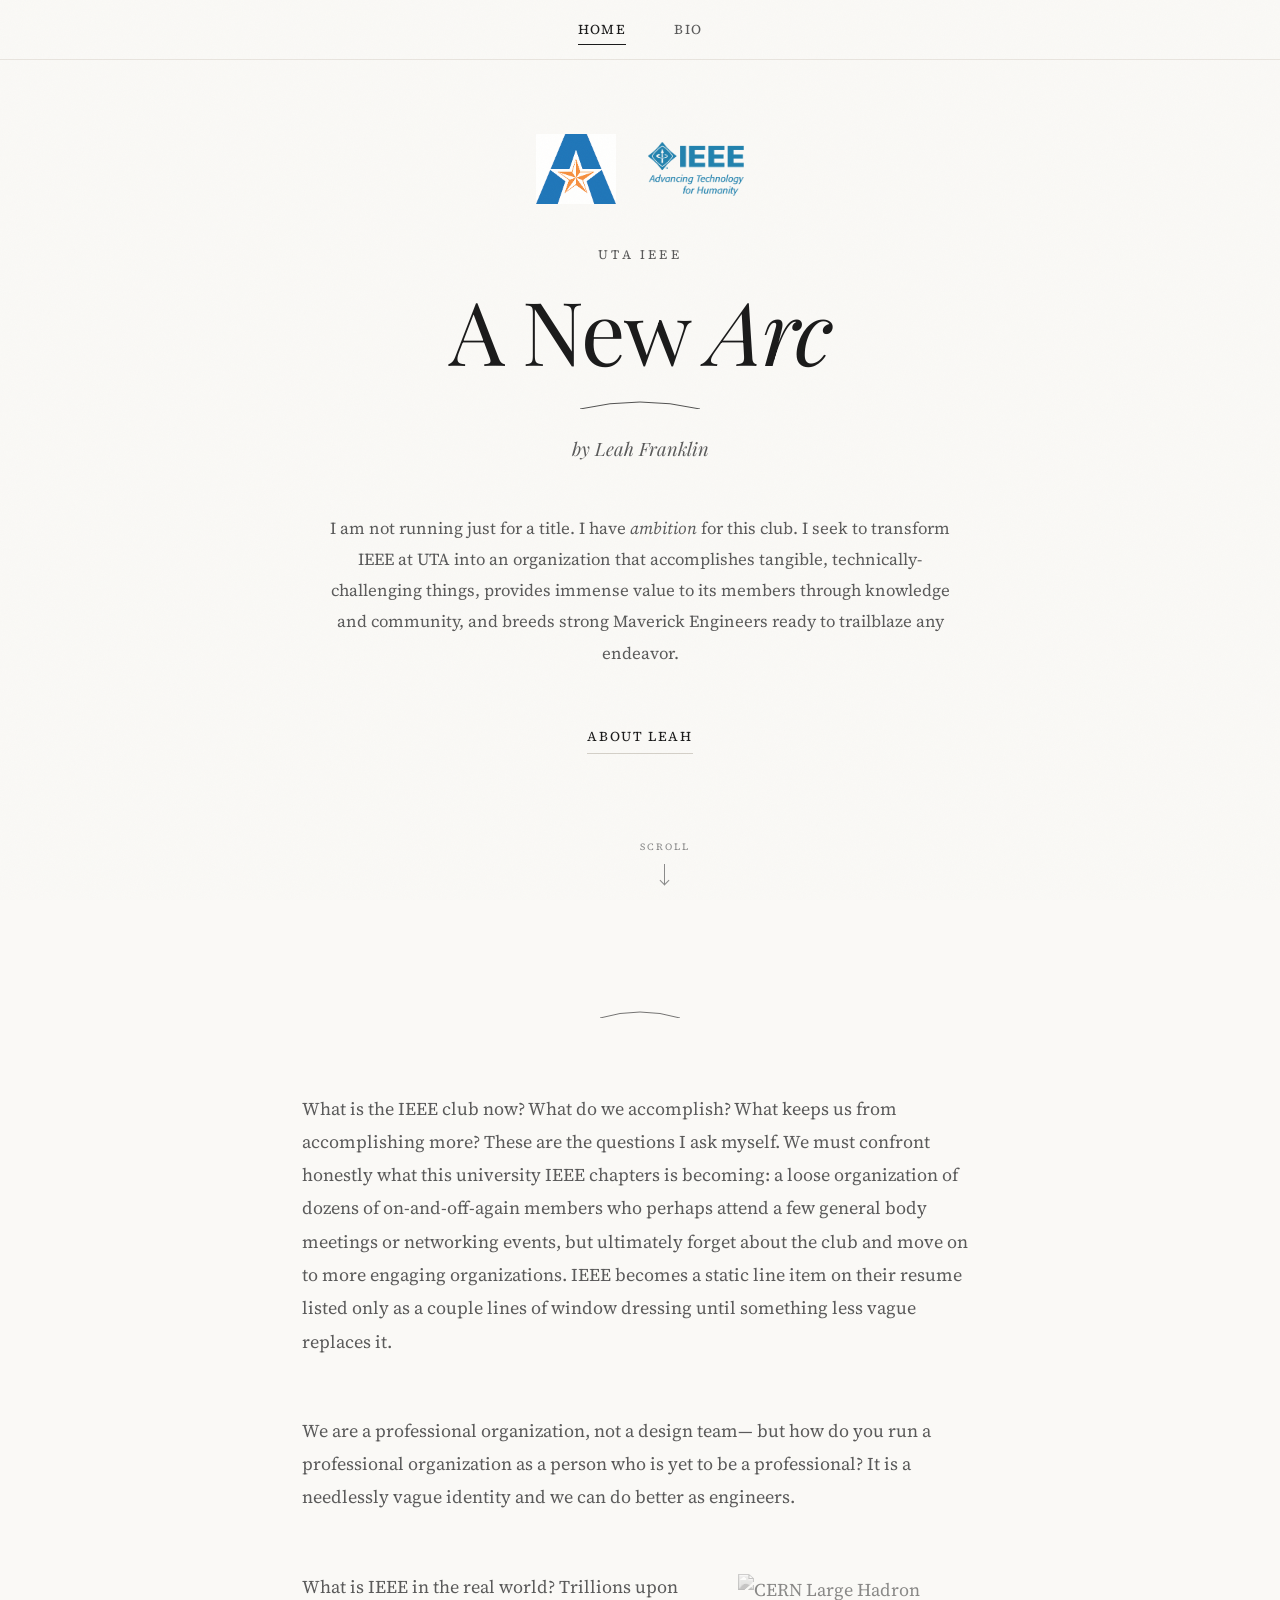
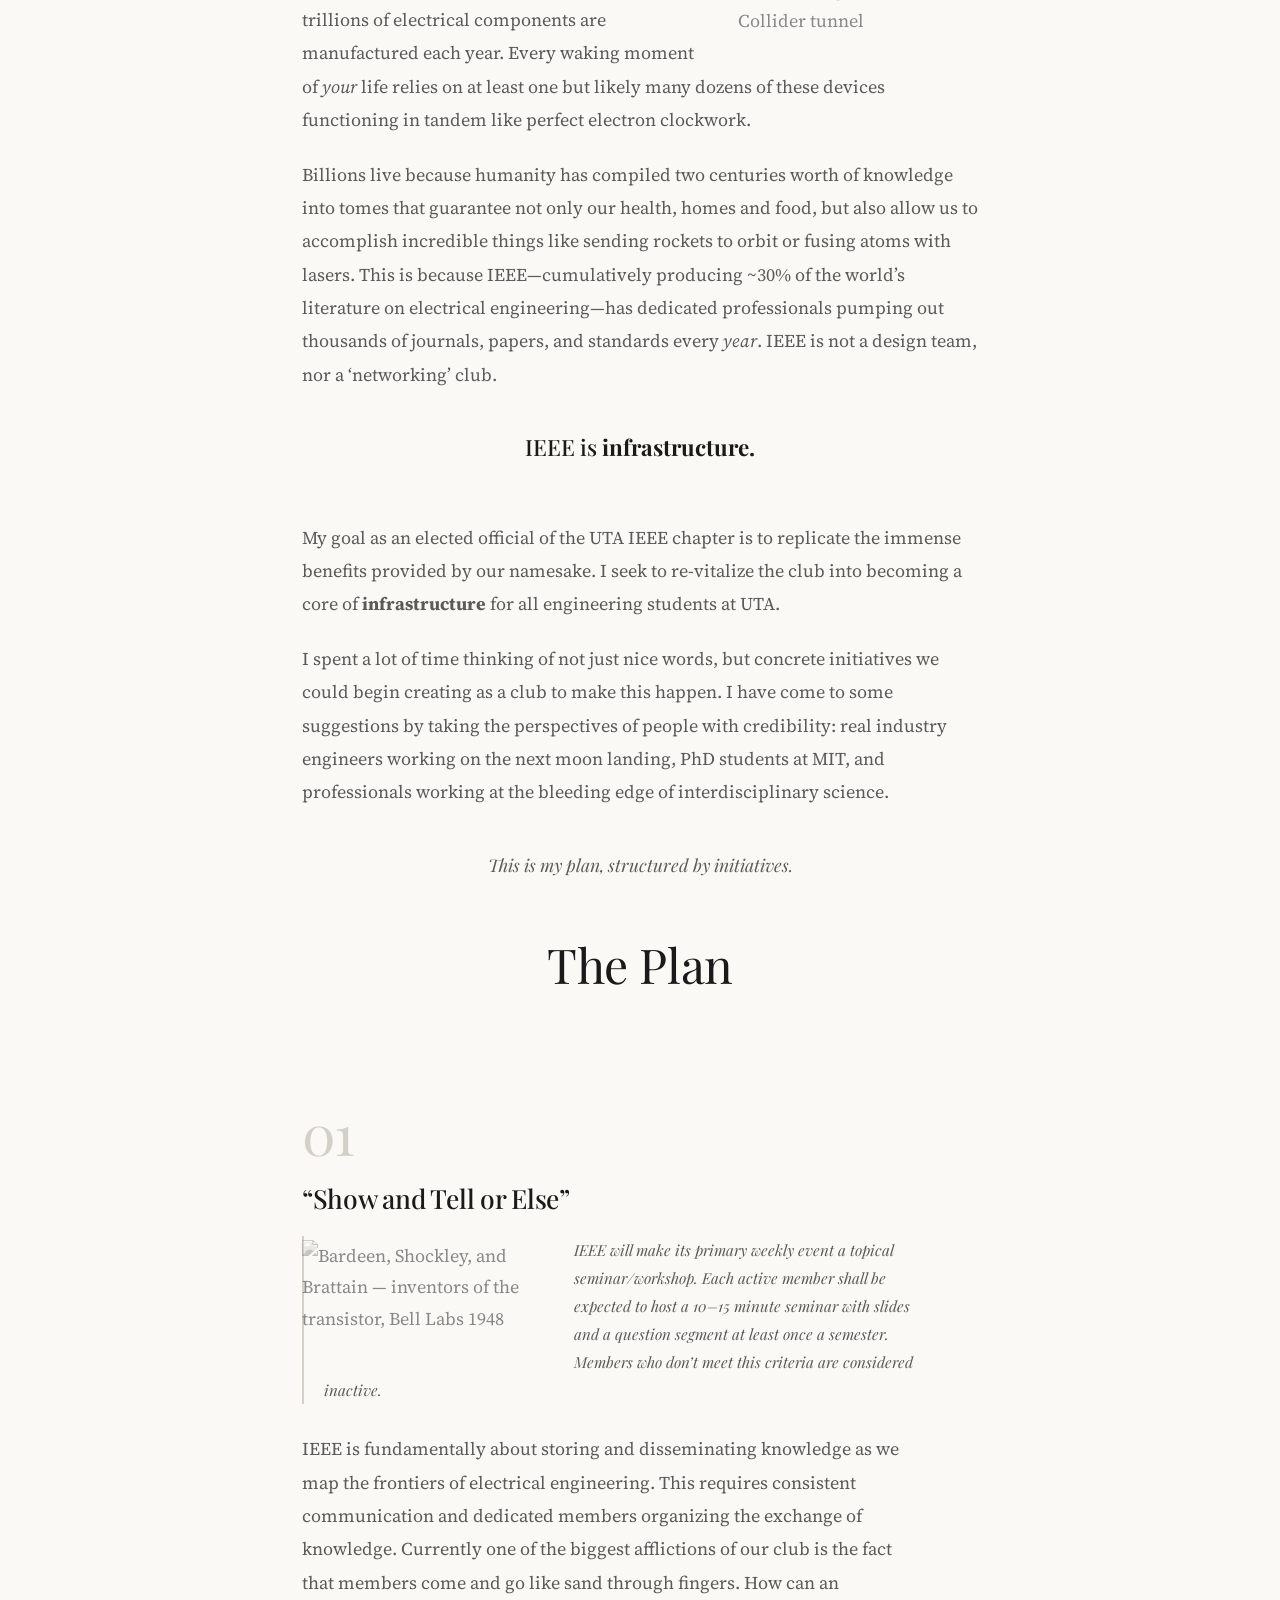
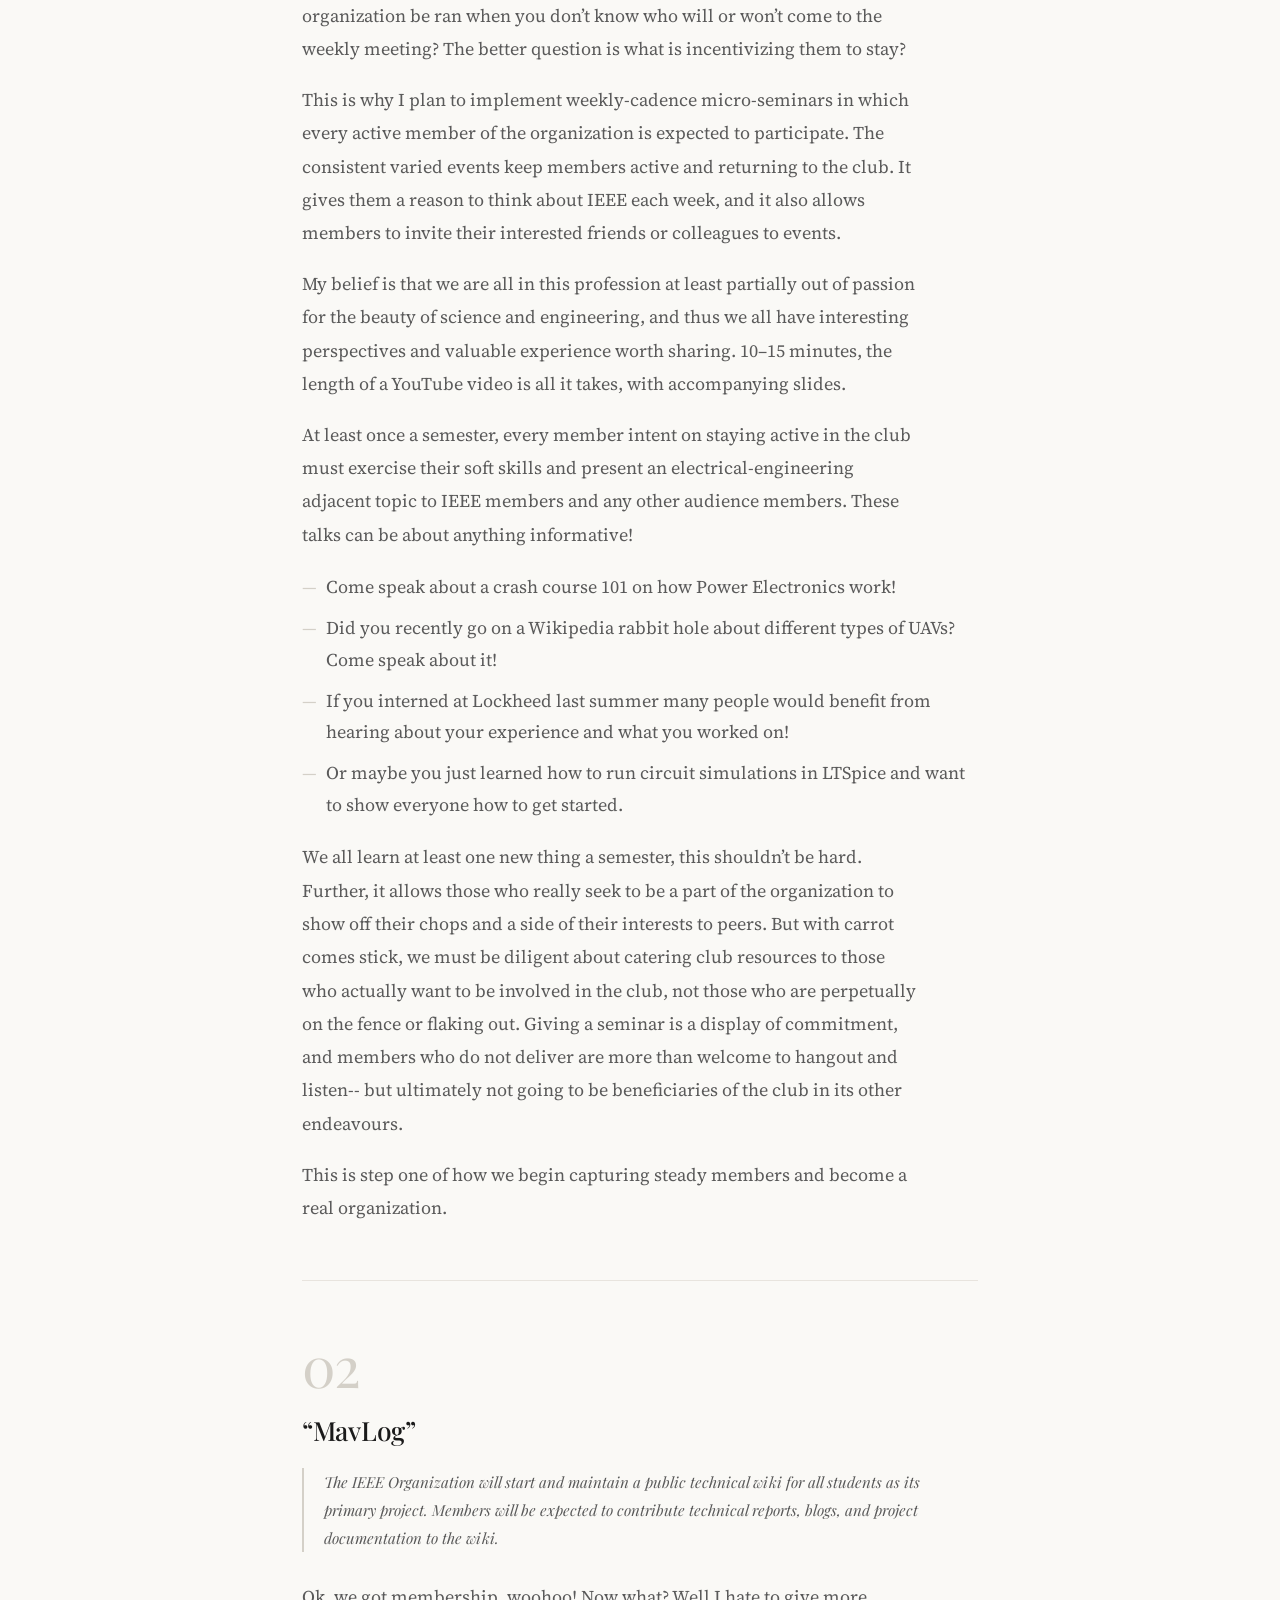
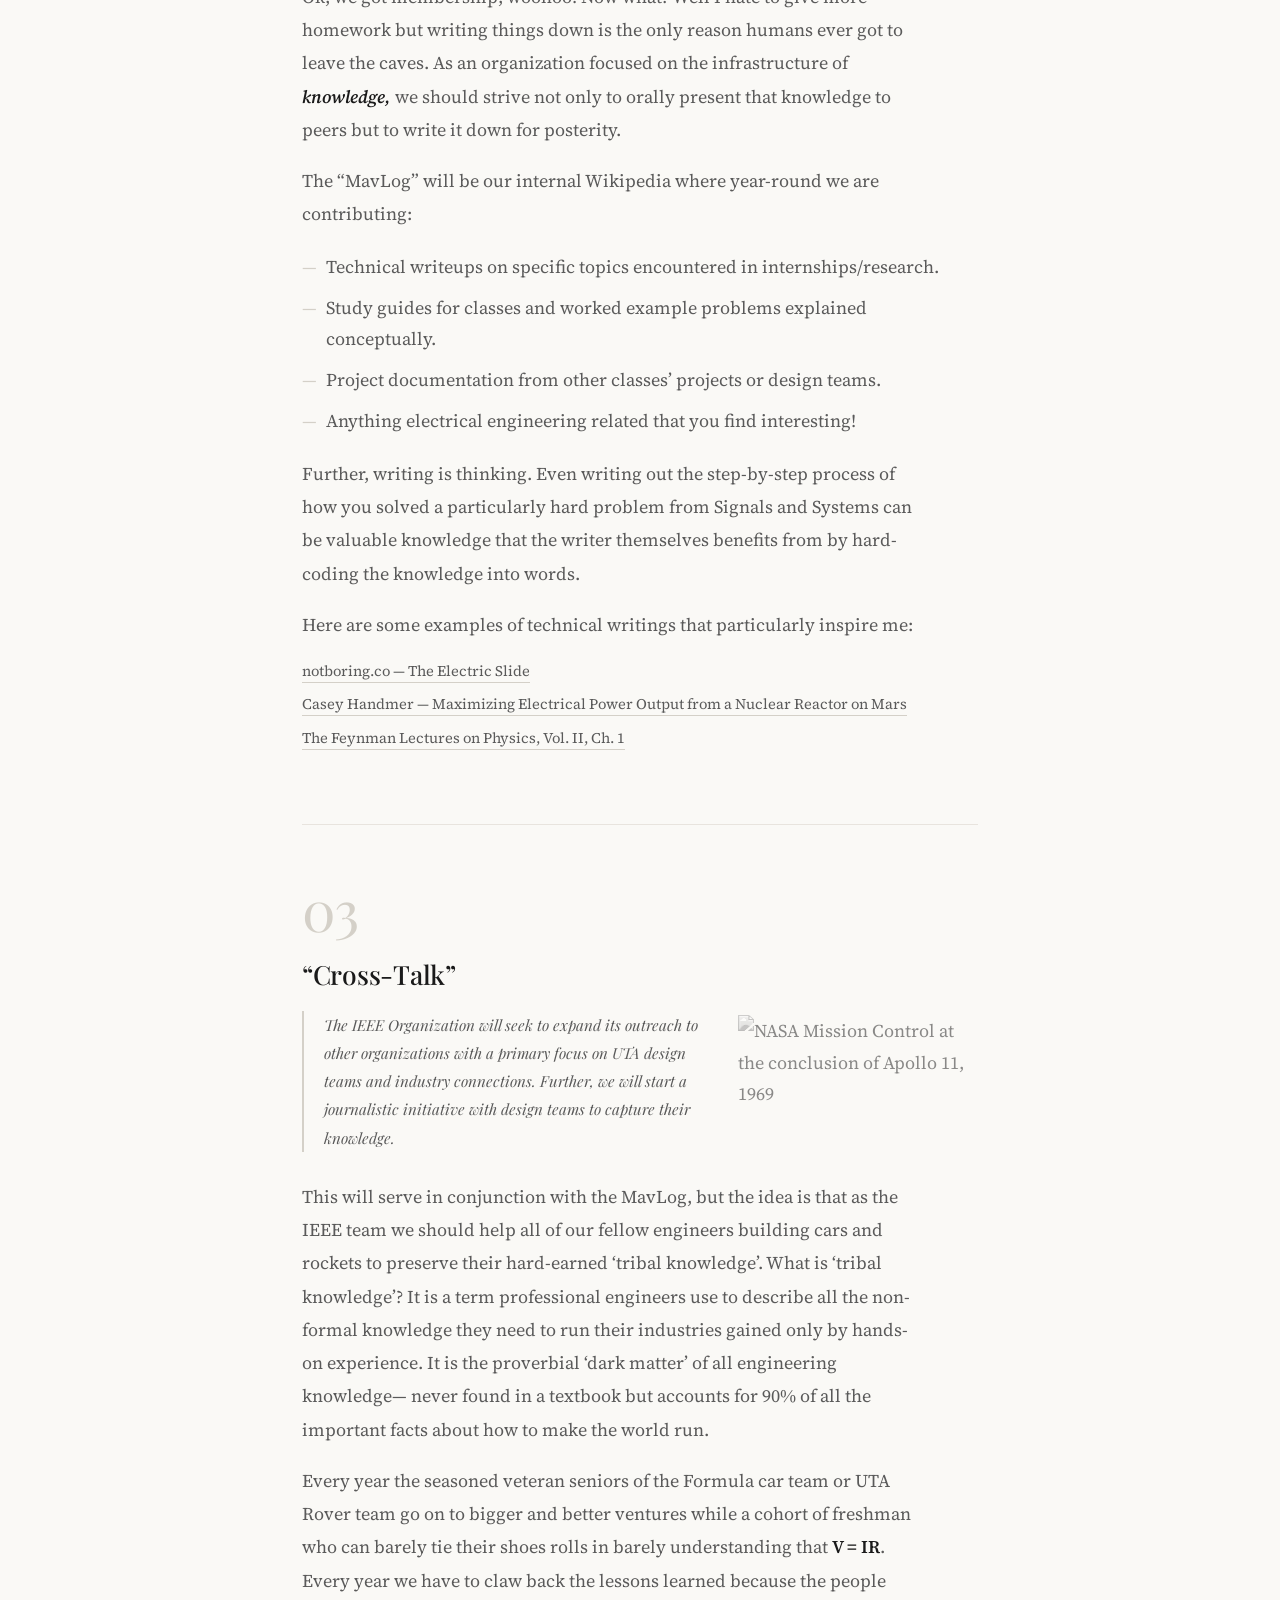
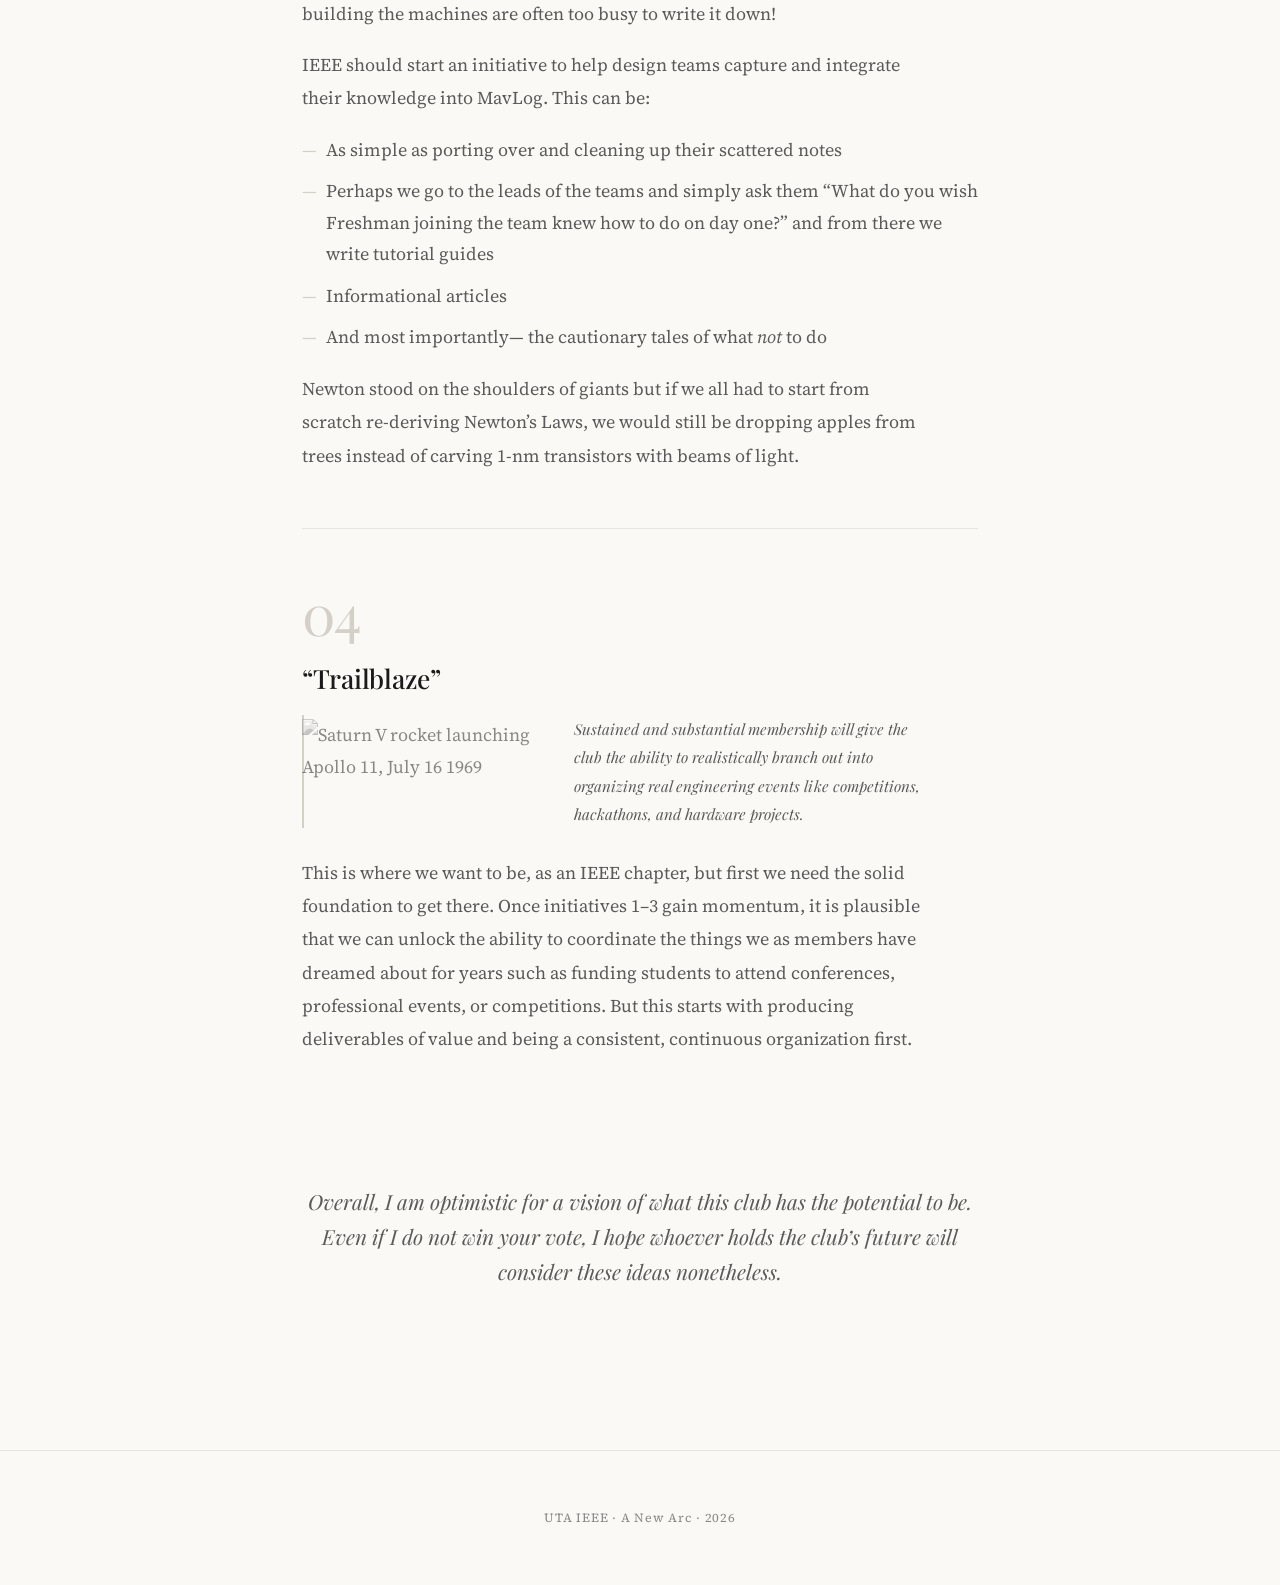
==== commit 50f20418: "Update text for clarity and consistency" ====
--- a/index.html
+++ b/index.html
@@ -35,7 +35,7 @@
     <p class="hero-byline" data-load="5">by Leah Franklin</p>
 
     <p class="hero-intro" data-load="6">
-      I am not just running for vibes. I have <em>ambition</em> for this club.
+      I am not running just for a title. I have <em>ambition</em> for this club.
       I seek to transform IEEE at UTA into an organization that accomplishes
       tangible, technically-challenging things, provides immense value to its
       members through knowledge and community, and breeds strong Maverick
@@ -69,8 +69,8 @@
       <p>
         What is the IEEE club now? What do we accomplish? What keeps us from
         accomplishing more? These are the questions I ask myself. We must
-        confront honestly what most university IEEE chapters have become:
-        loose organizations of dozens of on-and-off-again members who perhaps
+        confront honestly what this university IEEE chapters is becoming: a
+        loose organization of dozens of on-and-off-again members who perhaps
         attend a few general body meetings or networking events, but ultimately
         forget about the club and move on to more engaging organizations. IEEE
         becomes a static line item on their resume listed only as a couple
@@ -103,7 +103,7 @@
         these devices functioning in tandem like perfect electron clockwork.
       </p>
       <p>
-        Billions live because humanity has compiled 2 centuries worth of
+        Billions live because humanity has compiled two centuries worth of
         knowledge into tomes that guarantee not only our health, homes and
         food, but also allow us to accomplish incredible things like sending
         rockets to orbit or fusing atoms with lasers. This is because
@@ -124,7 +124,7 @@
       </p>
       <p>
         I spent a lot of time thinking of not just nice words, but concrete
-        things we could begin creating as a club to make this happen. I have
+        initiatives we could begin creating as a club to make this happen. I have
         come to some suggestions by taking the perspectives of people with
         credibility: real industry engineers working on the next moon landing,
         PhD students at MIT, and professionals working at the bleeding edge of
@@ -157,7 +157,7 @@
       </div>
       <p class="initiative-subtitle">
         IEEE will make its primary weekly event a topical seminar/workshop.
-        Each active member shall be expected to host a 20&ndash;30 minute
+        Each active member shall be expected to host a 10&ndash;15 minute
         seminar with slides and a question segment at least once a semester.
         Members who don&rsquo;t meet this criteria are considered inactive.
       </p>
@@ -168,7 +168,7 @@
           communication and dedicated members organizing the exchange of
           knowledge. Currently one of the biggest afflictions of our club is the
           fact that members come and go like sand through fingers. How can an
-          organization be run when you don&rsquo;t know who will or won&rsquo;t
+          organization be ran when you don&rsquo;t know who will or won&rsquo;t
           come to the weekly meeting? The better question is what is
           incentivizing them to stay?
         </p>
@@ -184,7 +184,7 @@
           My belief is that we are all in this profession at least partially out
           of passion for the beauty of science and engineering, and thus we all
           have interesting perspectives and valuable experience worth sharing.
-          20&ndash;30 minutes, the length of a YouTube video is all it takes,
+          10&ndash;15 minutes, the length of a YouTube video is all it takes,
           with accompanying slides.
         </p>
         <p>
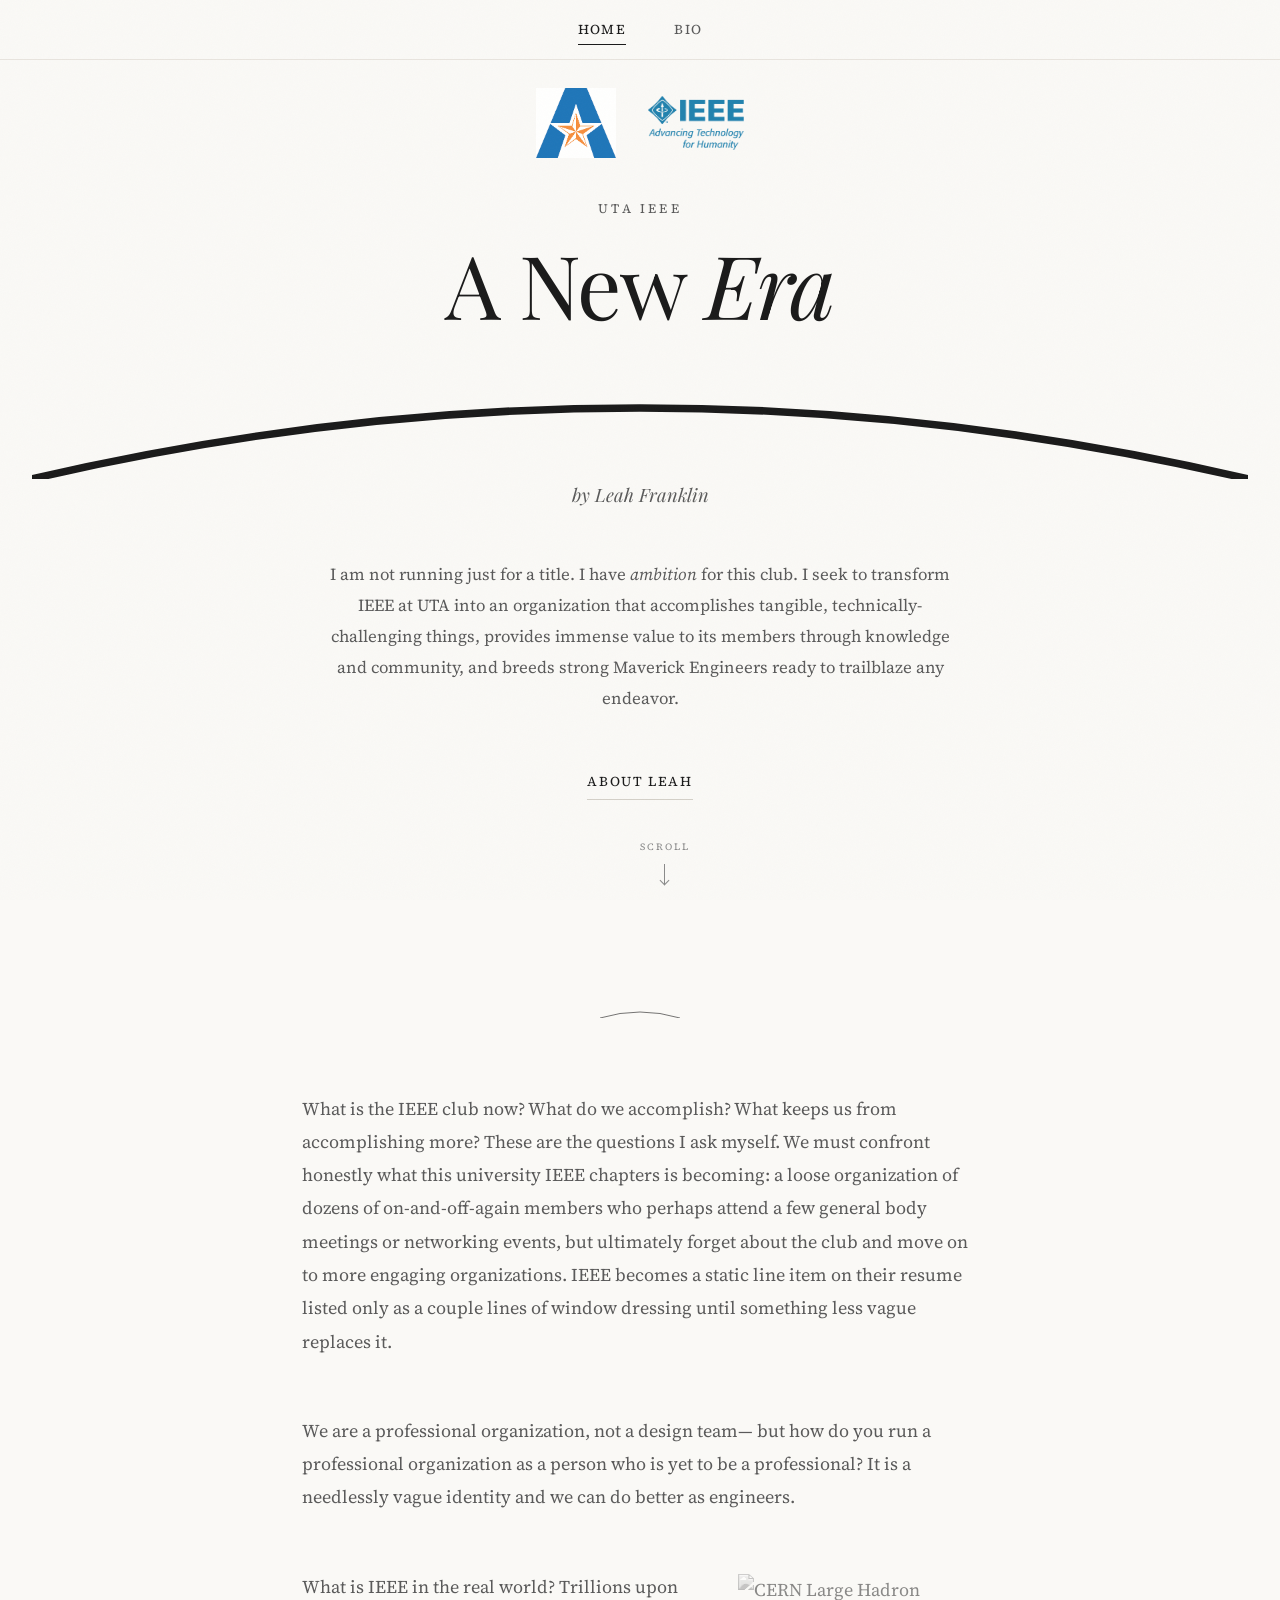
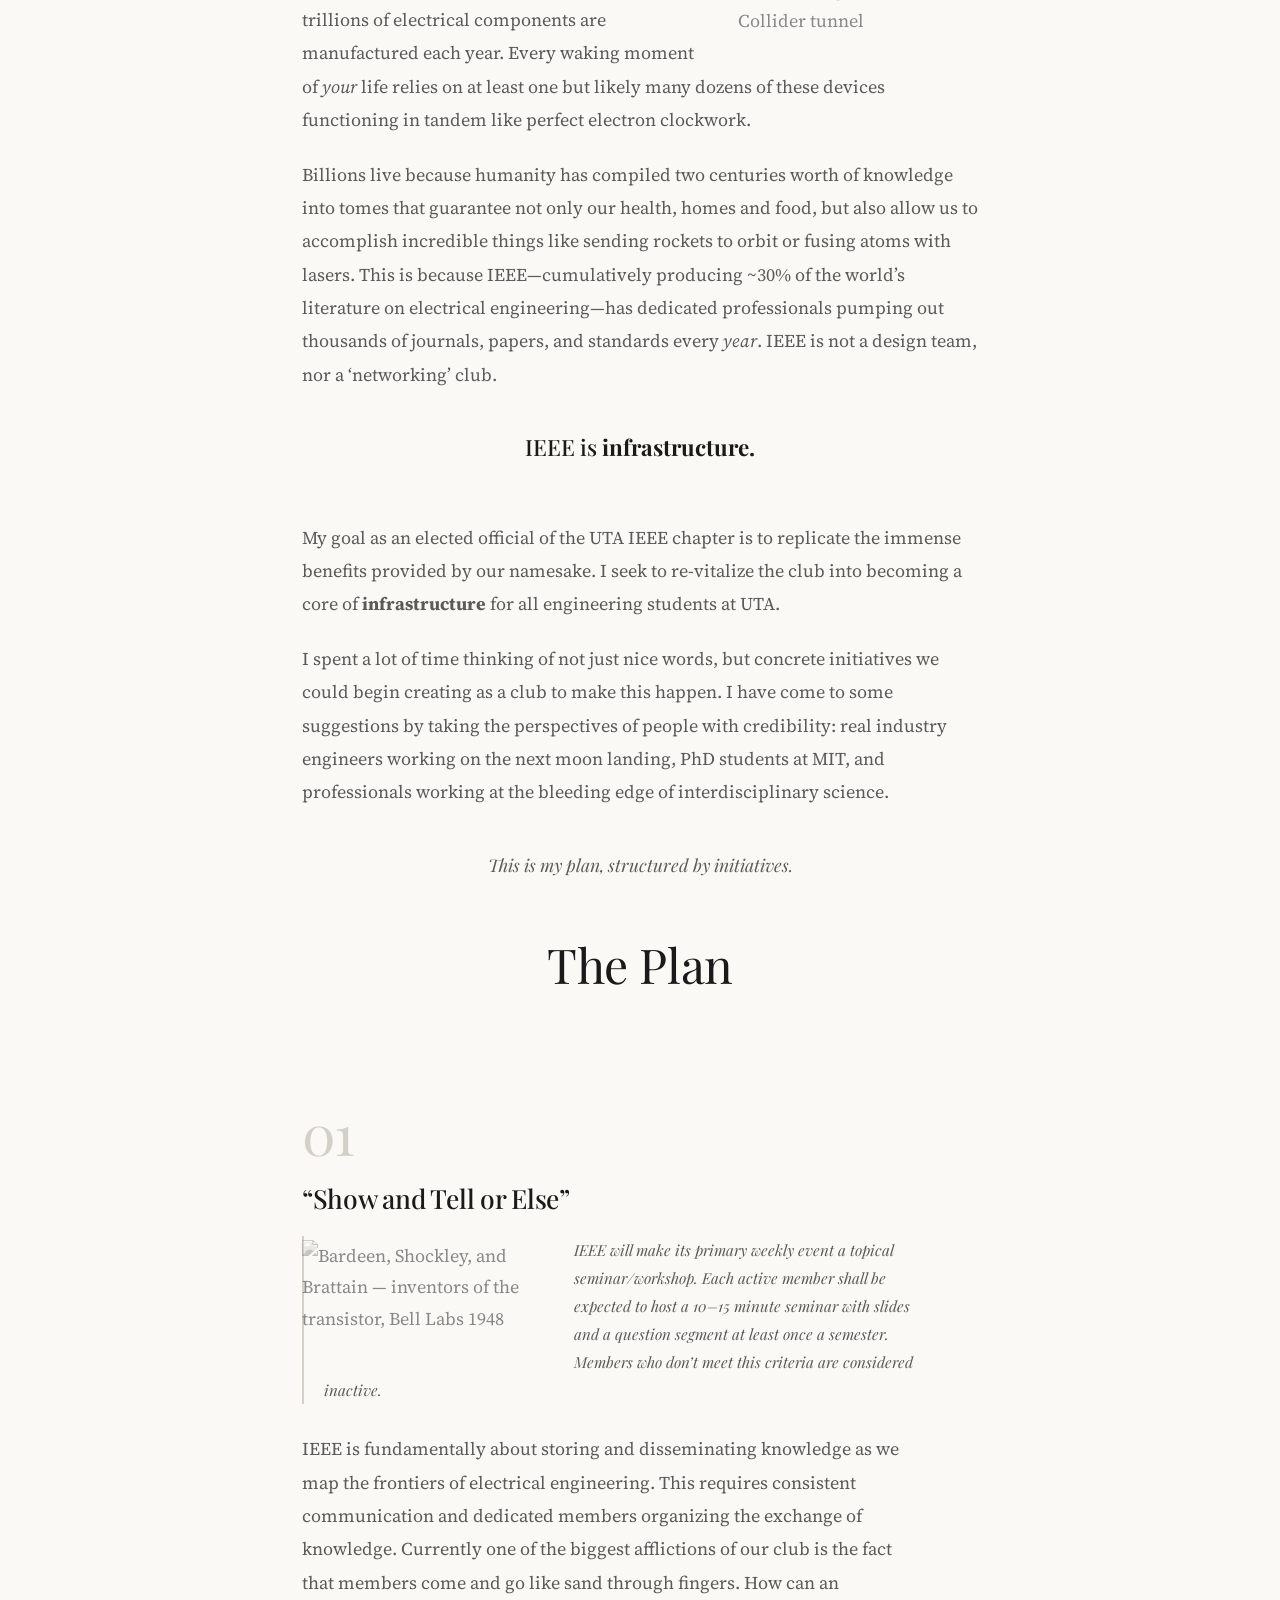
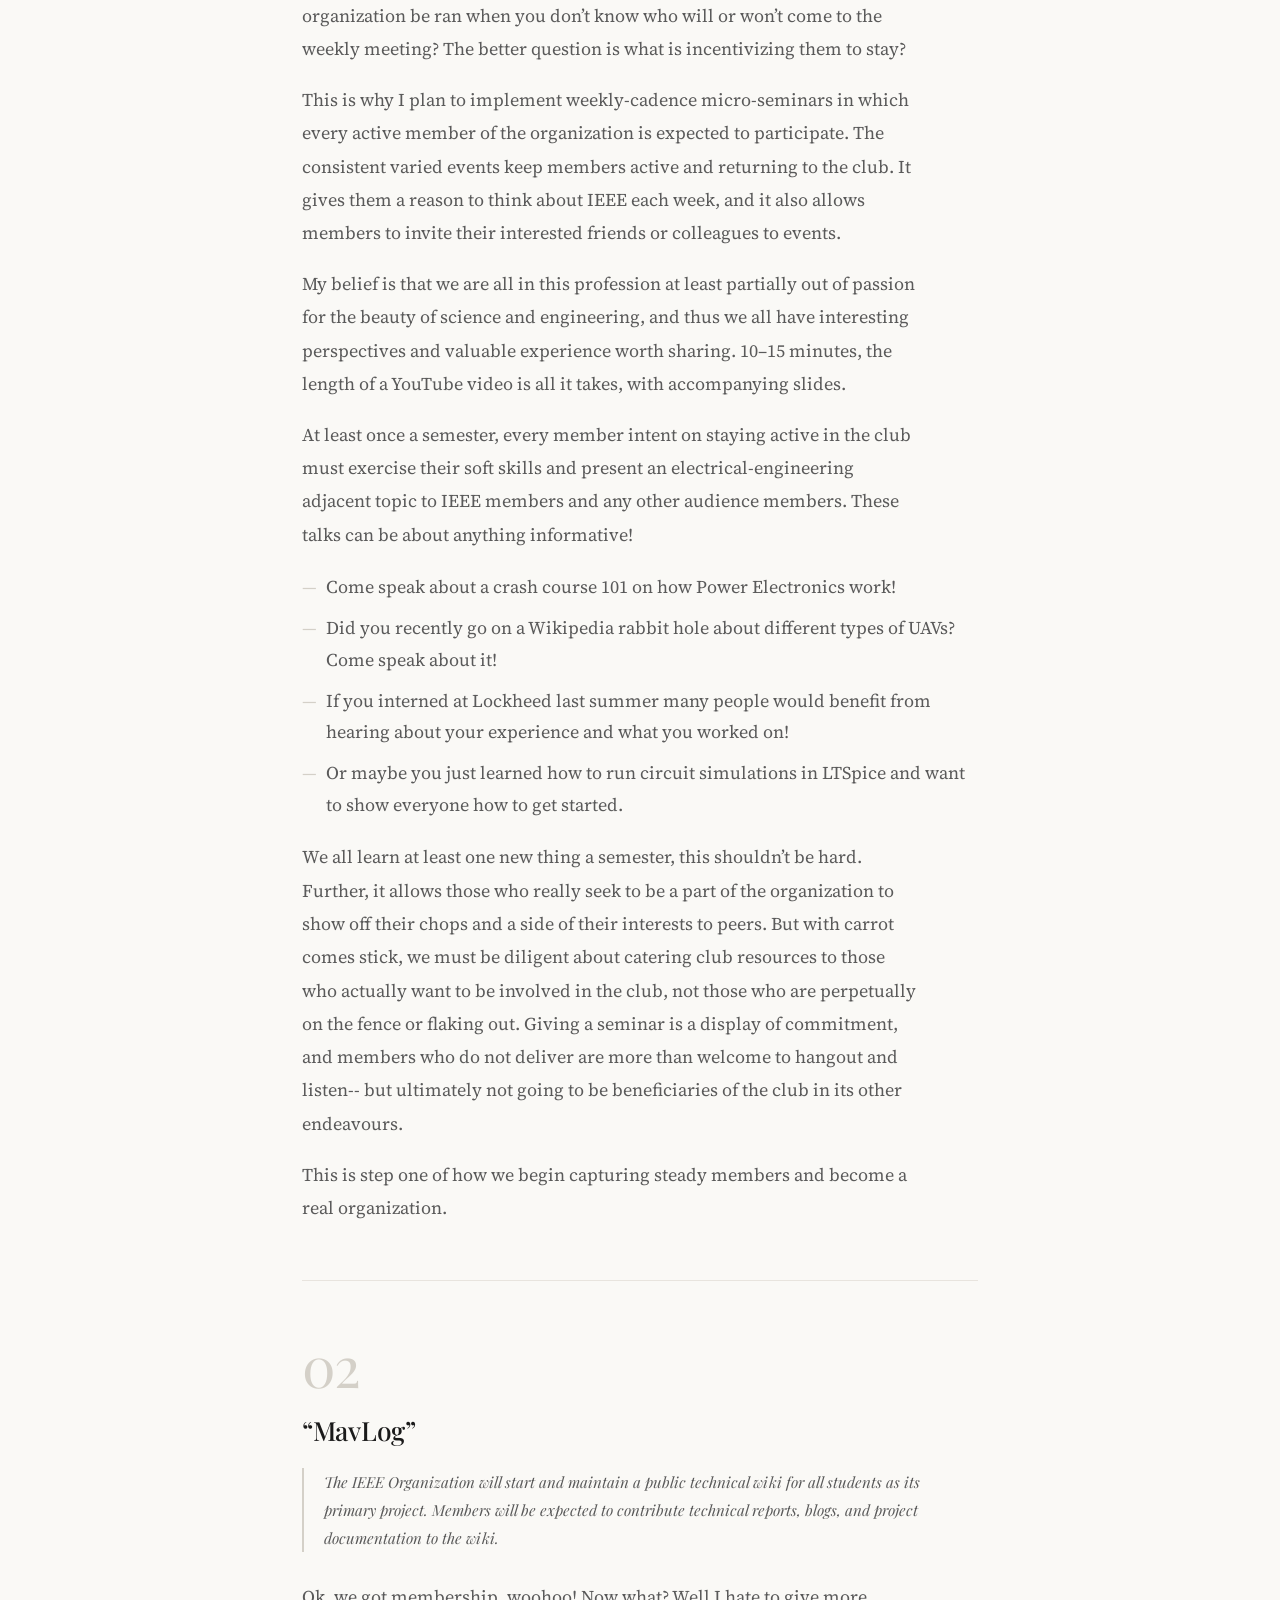
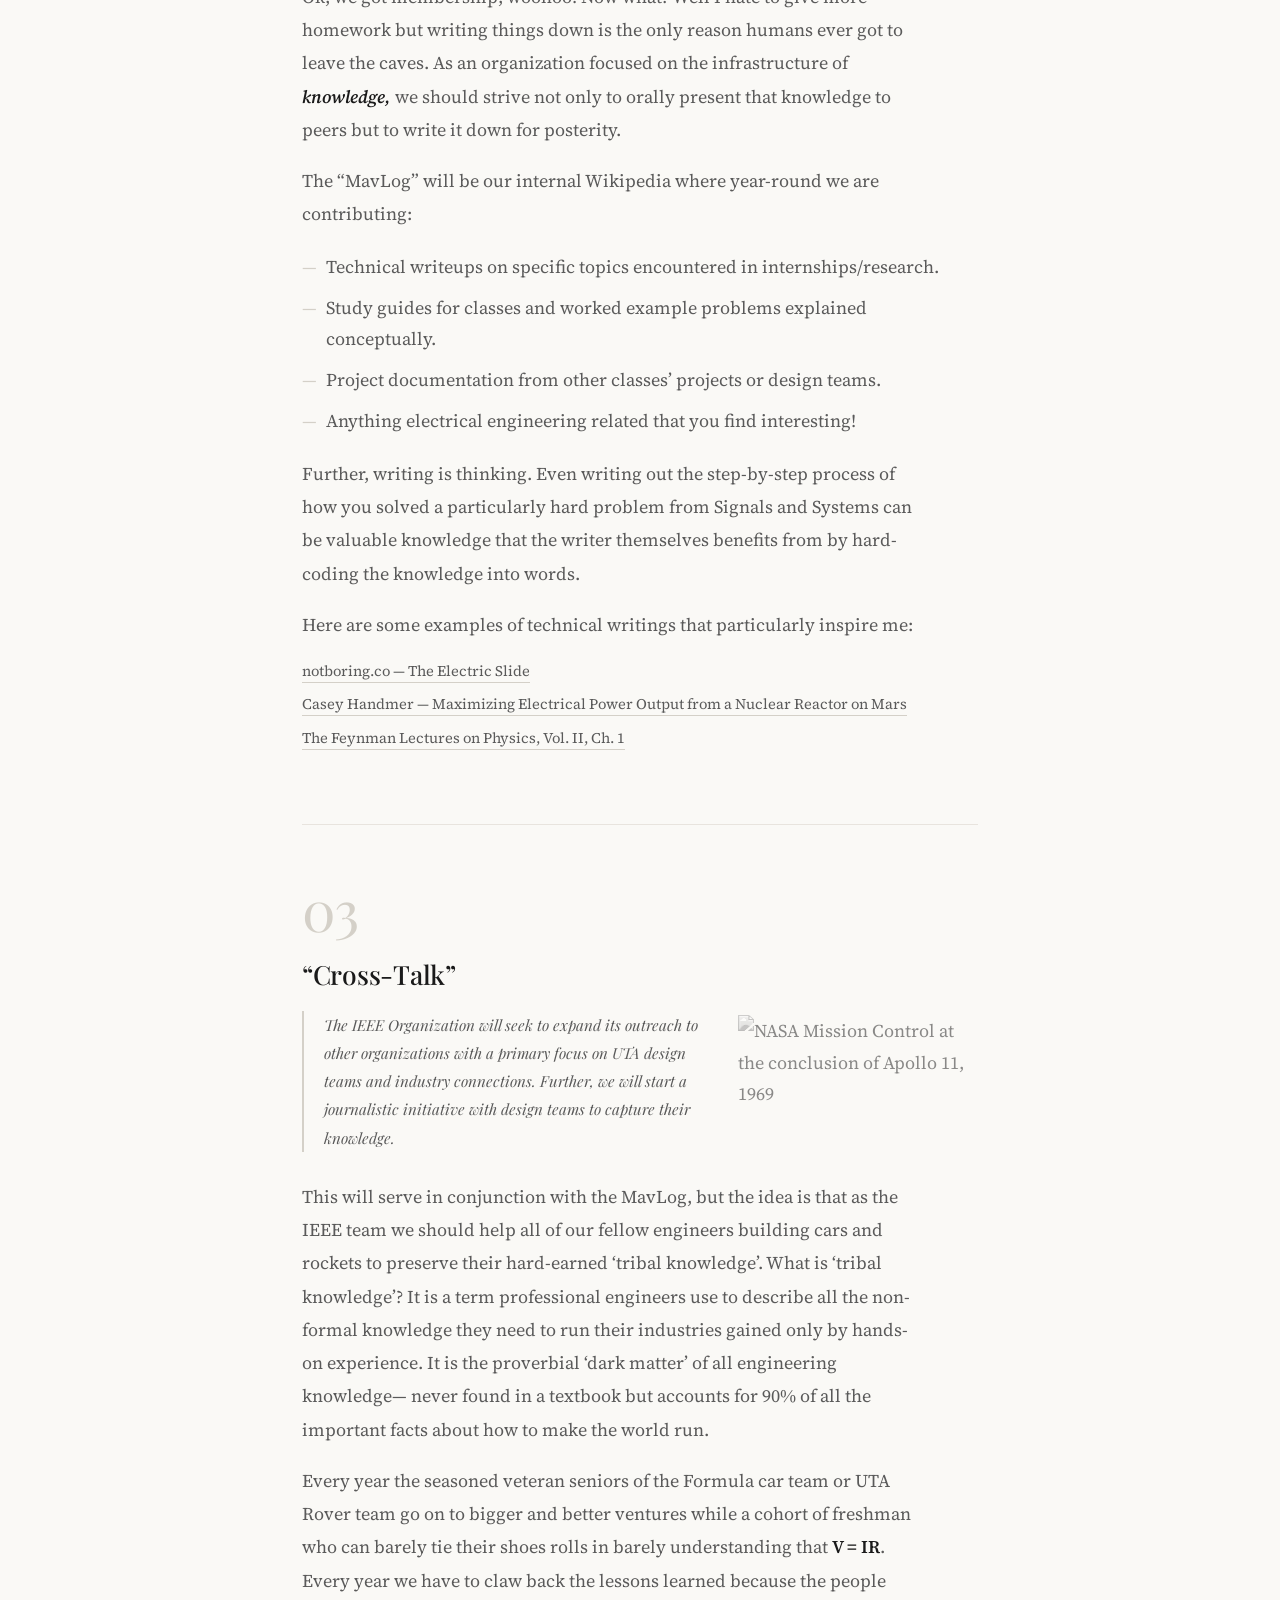
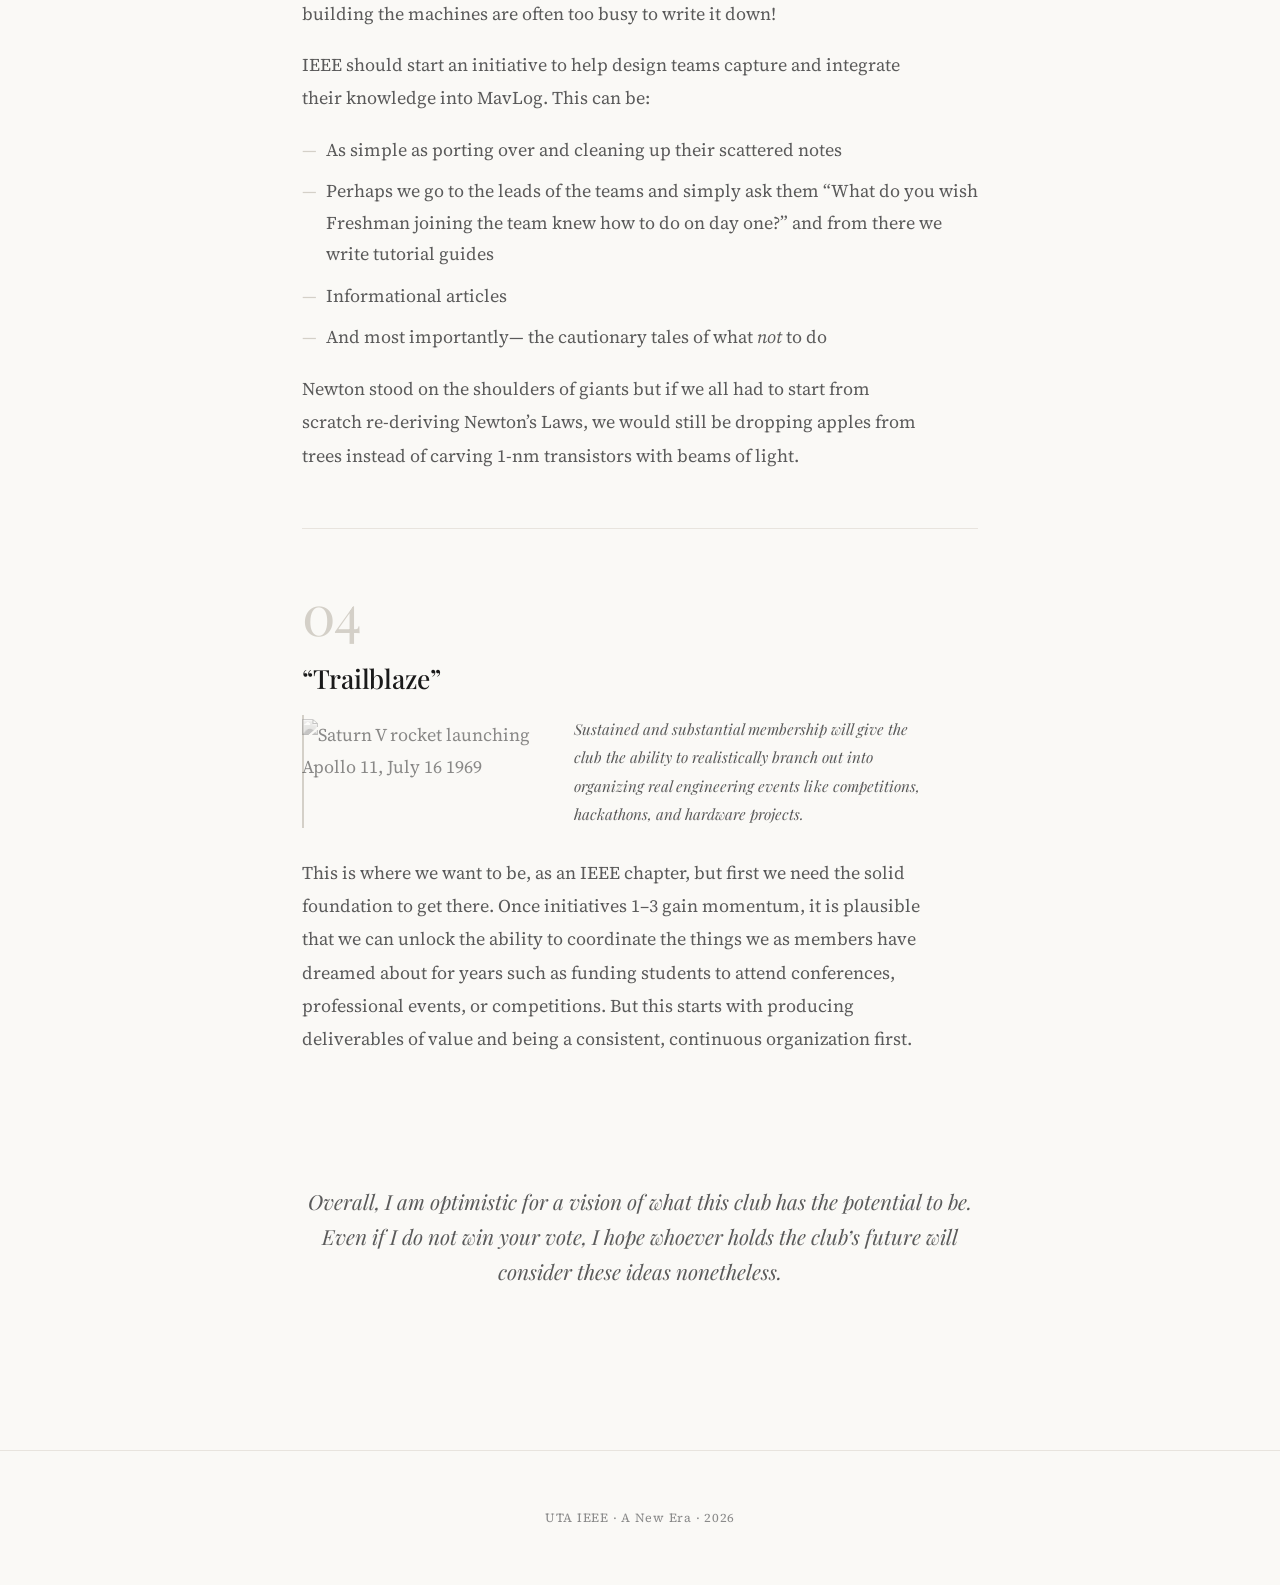
==== commit 8c6ed4d4: "Update description and title from 'Arc' to 'Era'" ====
--- a/index.html
+++ b/index.html
@@ -3,8 +3,8 @@
 <head>
   <meta charset="UTF-8">
   <meta name="viewport" content="width=device-width, initial-scale=1.0">
-  <title>UTA IEEE: A New Arc &mdash; Leah Franklin</title>
-  <meta name="description" content="A New Arc for UTA IEEE. Leah Franklin's vision for a reformed, student-driven IEEE chapter at the University of Texas at Arlington.">
+  <title>UTA IEEE: A New Era &mdash; Leah Franklin</title>
+  <meta name="description" content="A New Era for UTA IEEE. Leah Franklin's vision for a reformed, student-driven IEEE chapter at the University of Texas at Arlington.">
   <link rel="stylesheet" href="css/style.css">
 </head>
 <body>
@@ -26,9 +26,9 @@
 
     <p class="hero-overline" data-load="2">UTA IEEE</p>
 
-    <h1 class="hero-title" data-load="3">A New <span class="electric-text">Arc</span></h1>
-
-    <svg class="hero-arc" data-load="4" viewBox="0 0 120 14" xmlns="http://www.w3.org/2000/svg" aria-hidden="true">
+    <h1 class="hero-title" data-load="3">A New <span class="electric-text">Era</span></h1>
+
+    <svg class="hero-era" data-load="4" viewBox="0 0 120 14" xmlns="http://www.w3.org/2000/svg" aria-hidden="true">
       <path d="M 0 14 Q 60 0 120 14" fill="none" stroke="#1a1a1a" stroke-width="0.75"/>
     </svg>
 
@@ -363,7 +363,7 @@
   </section>
 
   <footer class="site-footer">
-    UTA IEEE &middot; A New Arc &middot; 2026
+    UTA IEEE &middot; A New Era &middot; 2026
   </footer>
 
   <script src="js/main.js"></script>
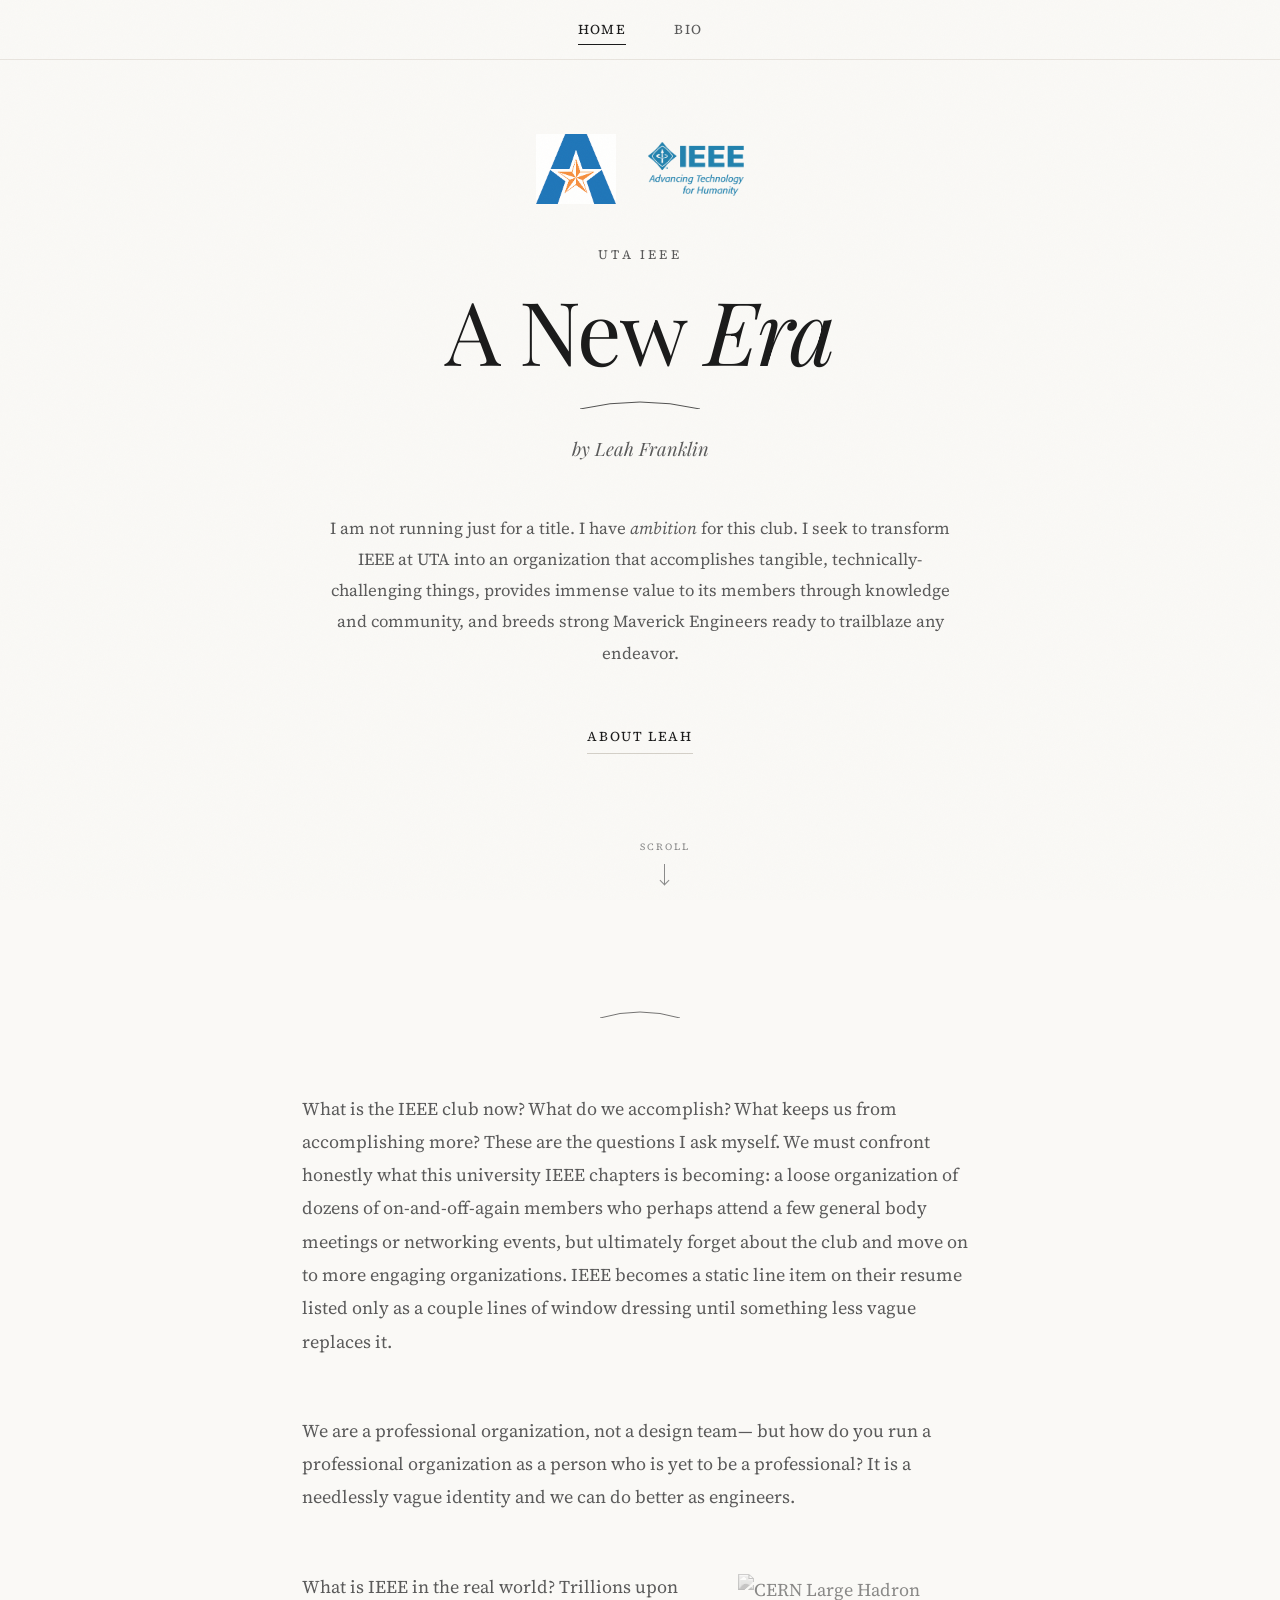
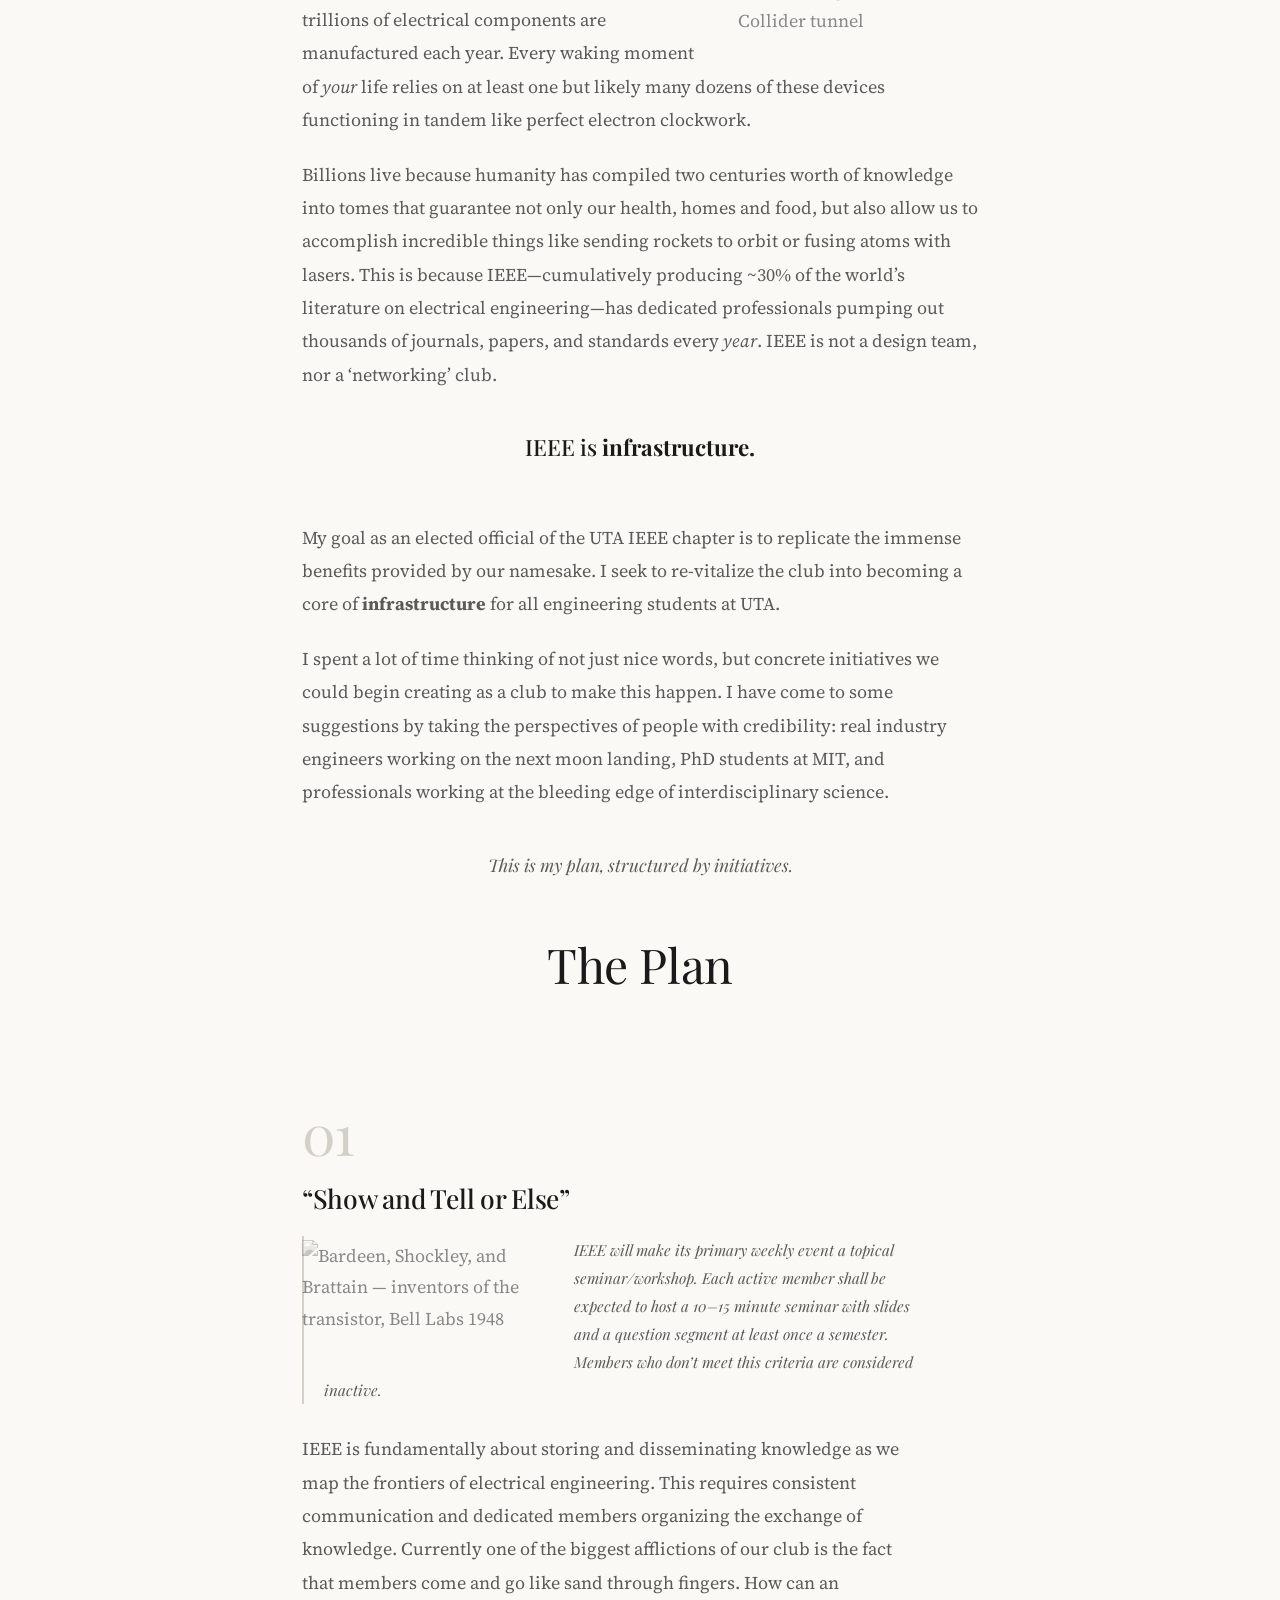
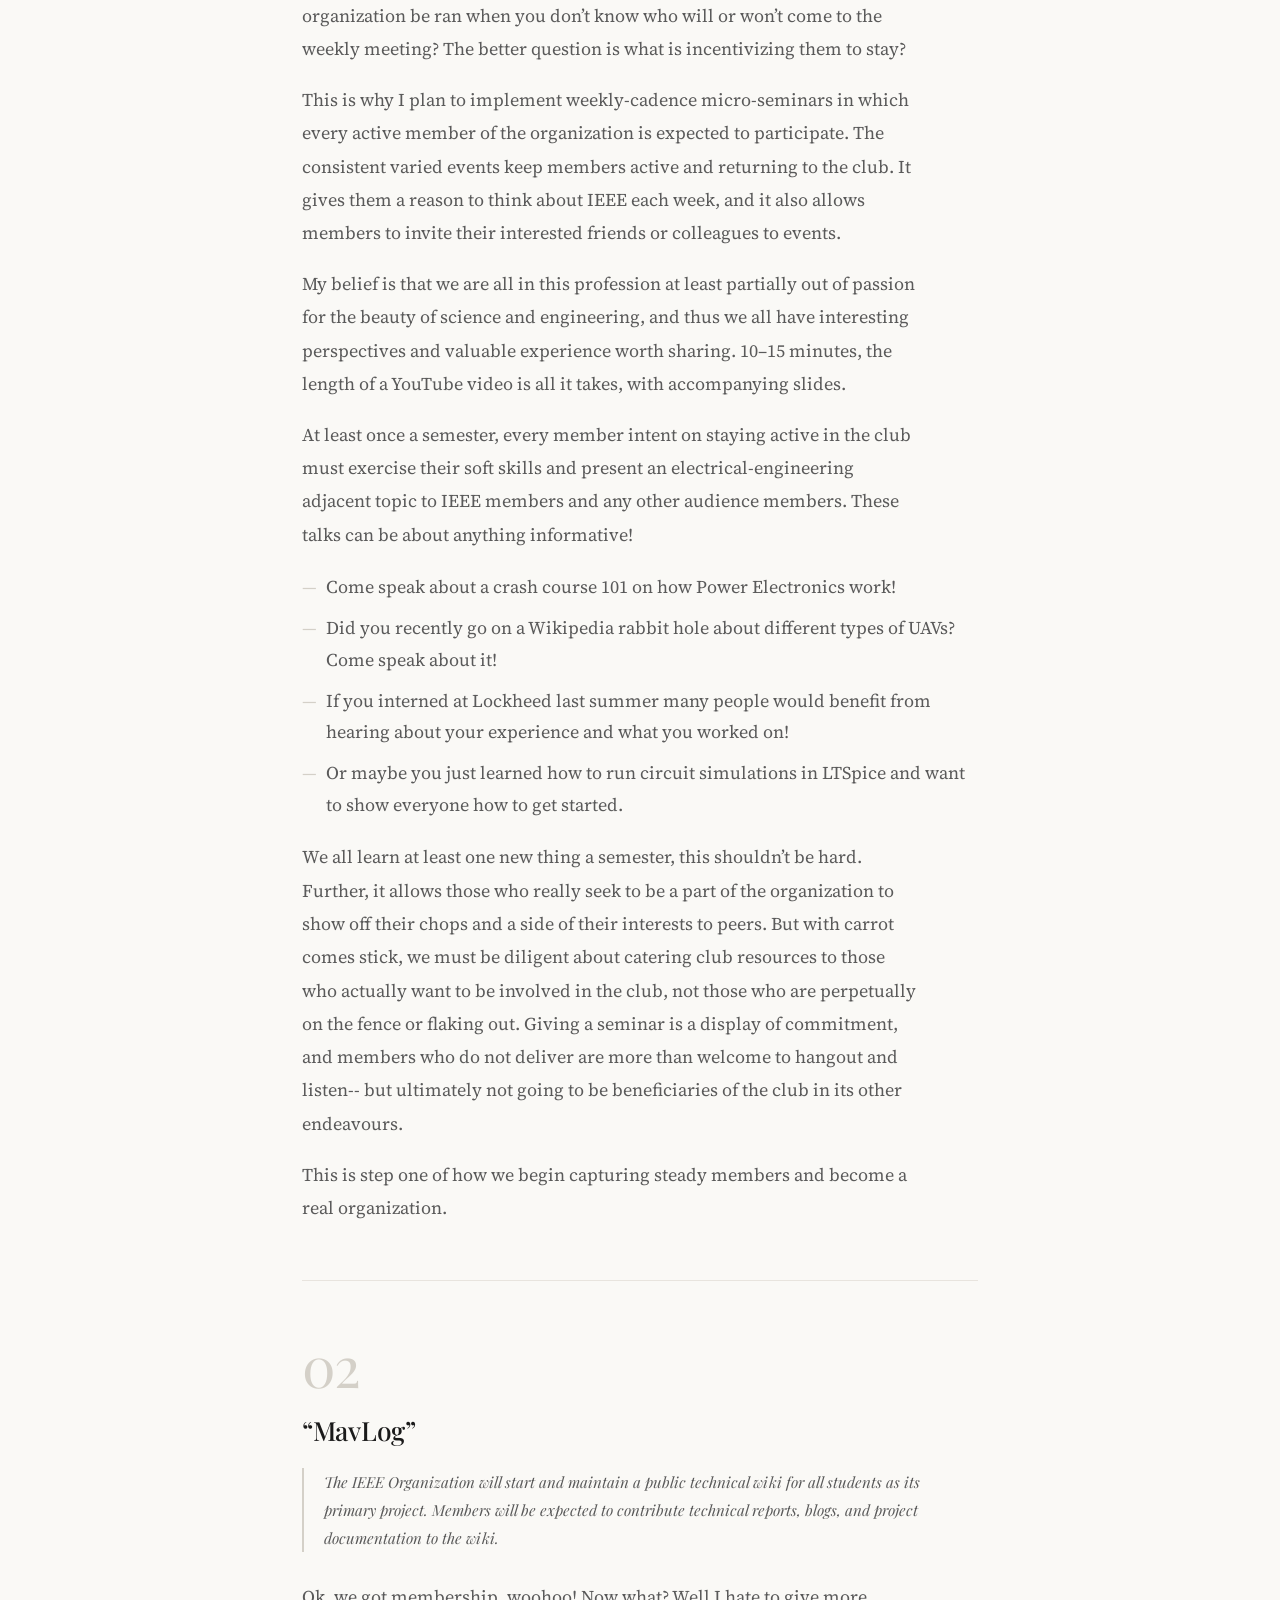
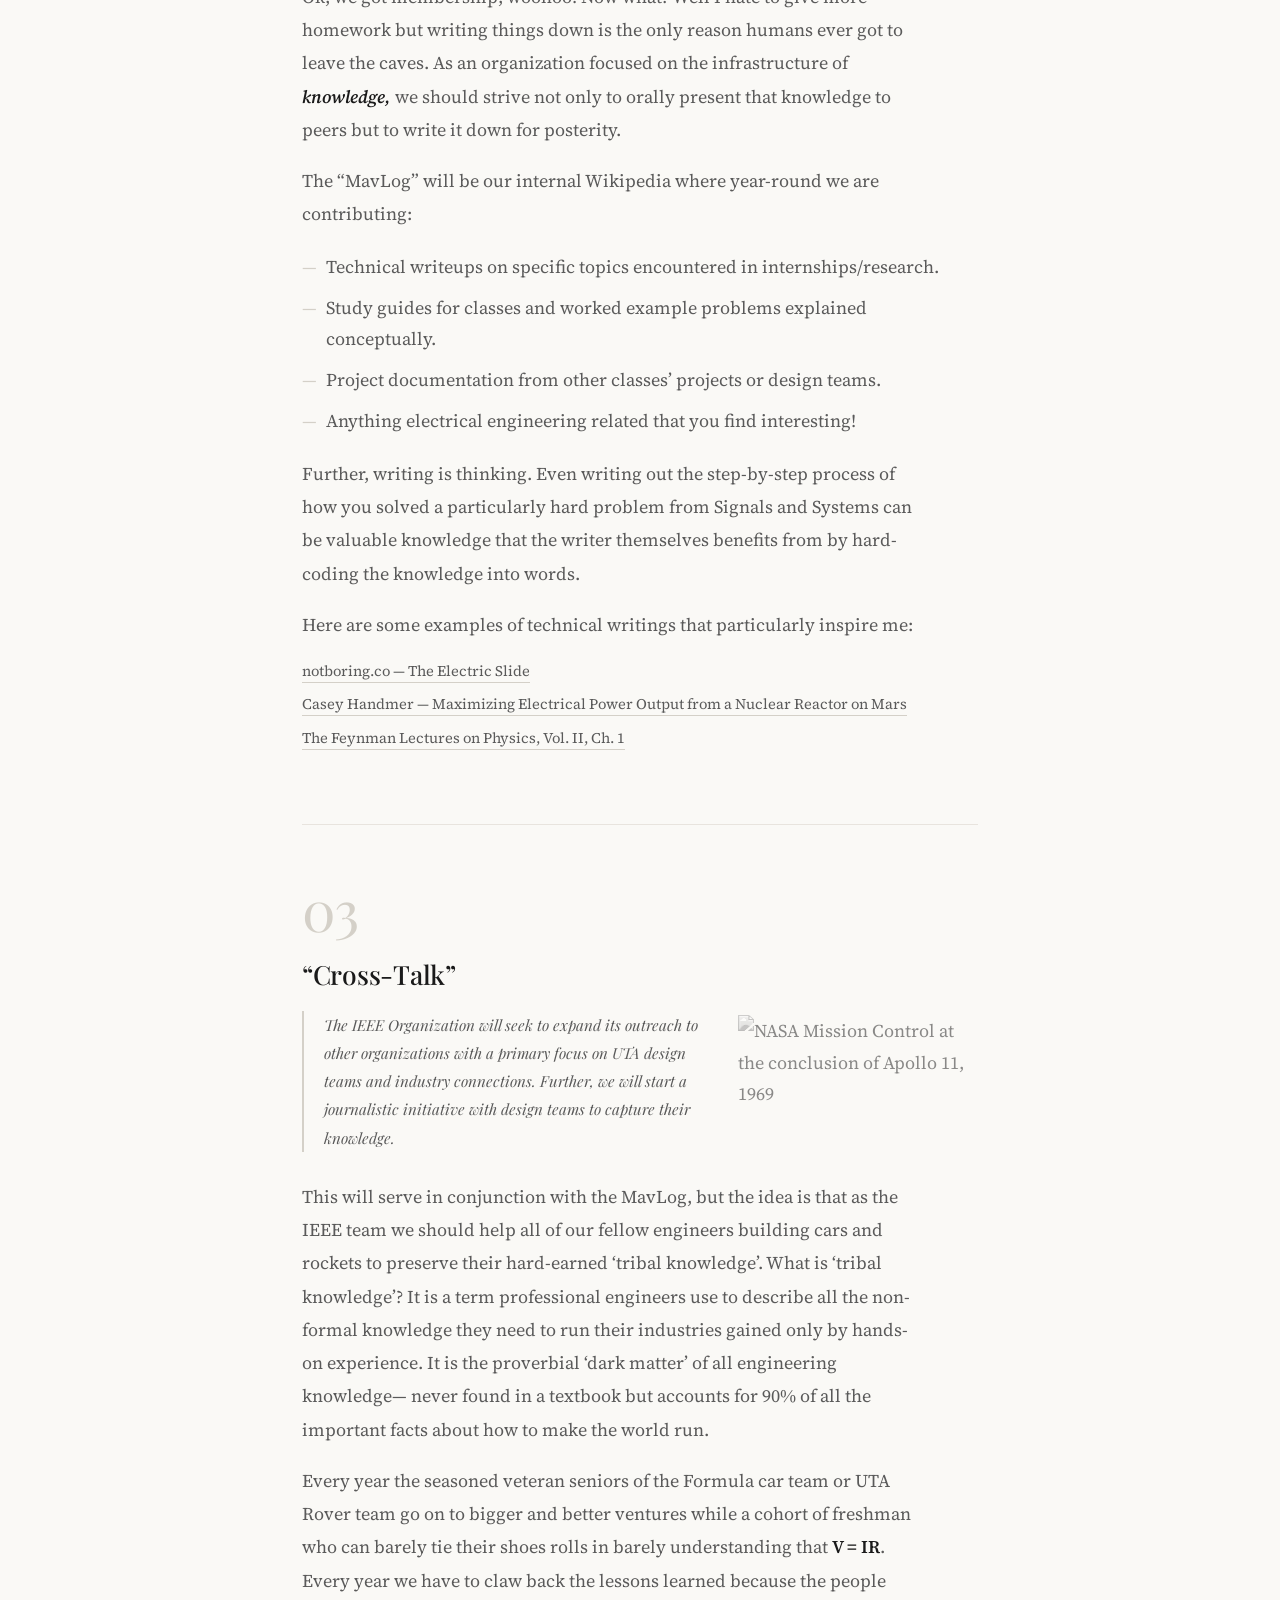
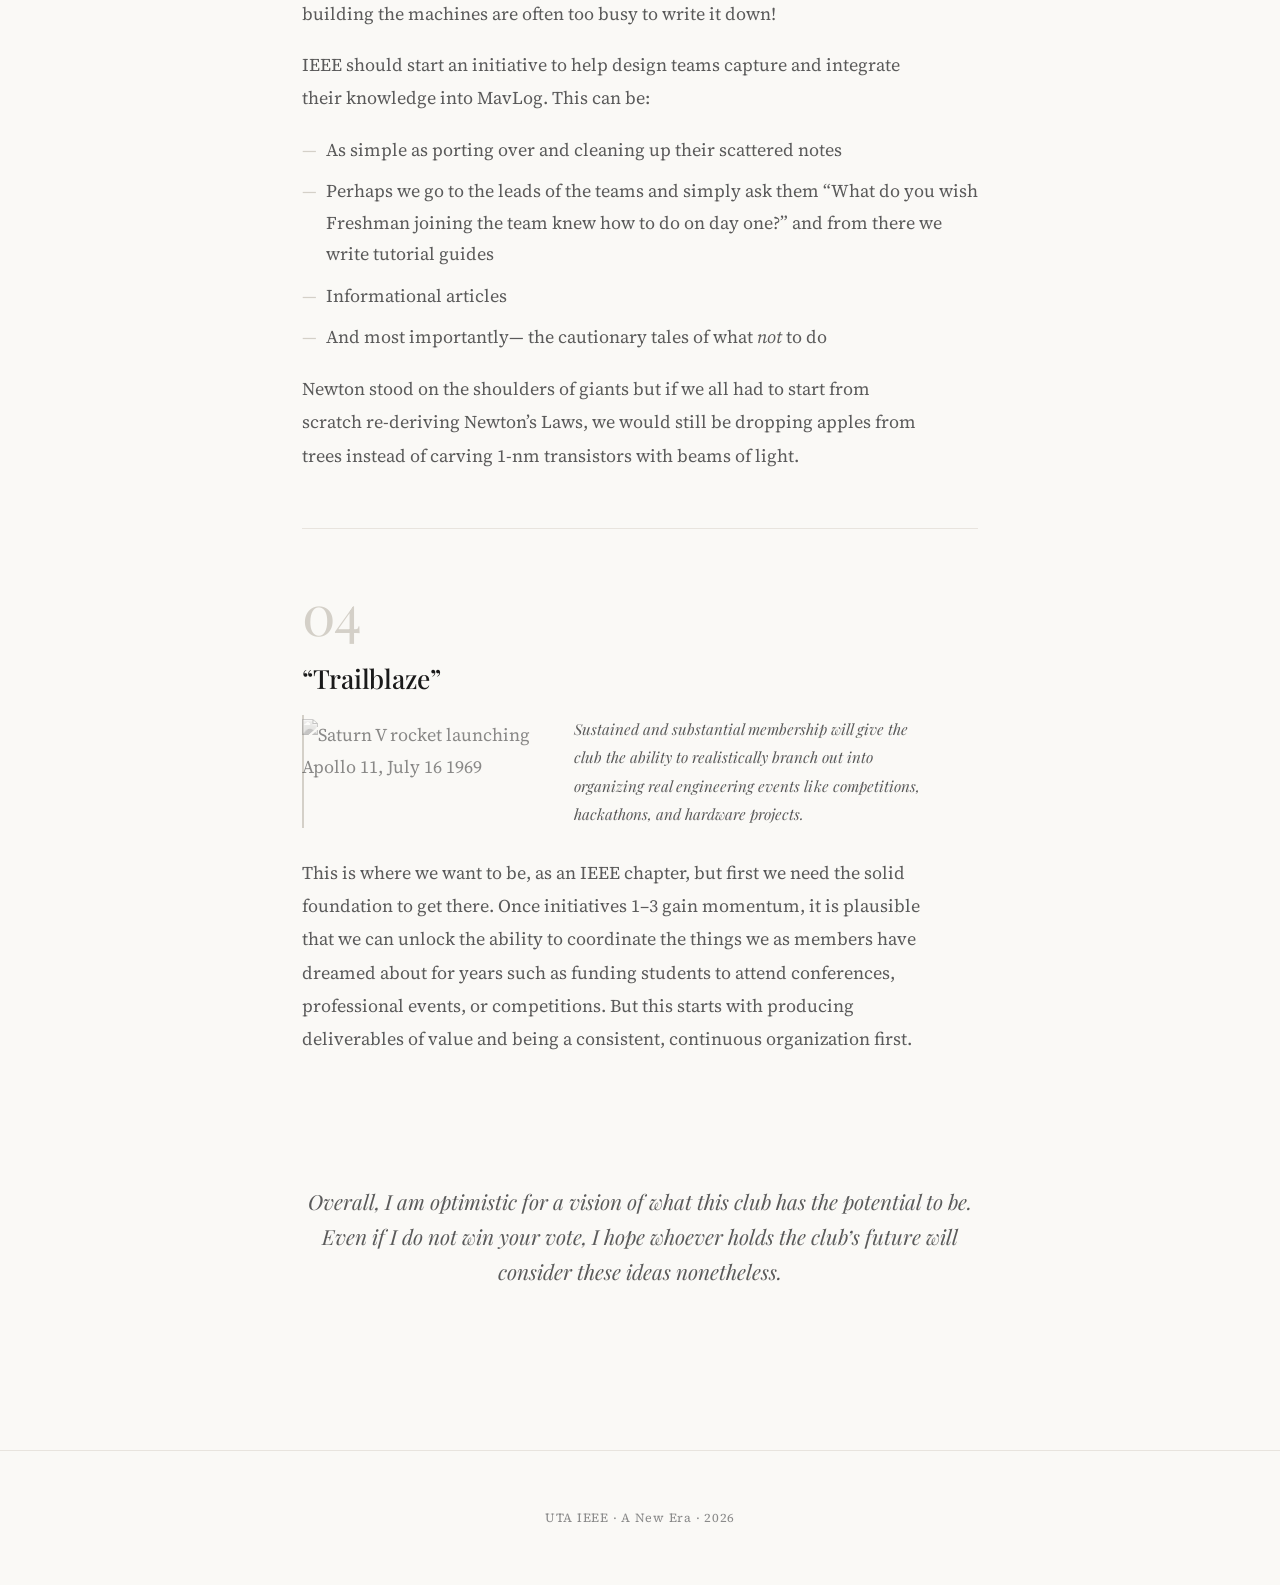
==== commit c9c00448: "Change SVG class from 'hero-era' to 'hero-arc'" ====
--- a/index.html
+++ b/index.html
@@ -28,7 +28,7 @@
 
     <h1 class="hero-title" data-load="3">A New <span class="electric-text">Era</span></h1>
 
-    <svg class="hero-era" data-load="4" viewBox="0 0 120 14" xmlns="http://www.w3.org/2000/svg" aria-hidden="true">
+    <svg class="hero-arc" data-load="4" viewBox="0 0 120 14" xmlns="http://www.w3.org/2000/svg" aria-hidden="true">
       <path d="M 0 14 Q 60 0 120 14" fill="none" stroke="#1a1a1a" stroke-width="0.75"/>
     </svg>
 
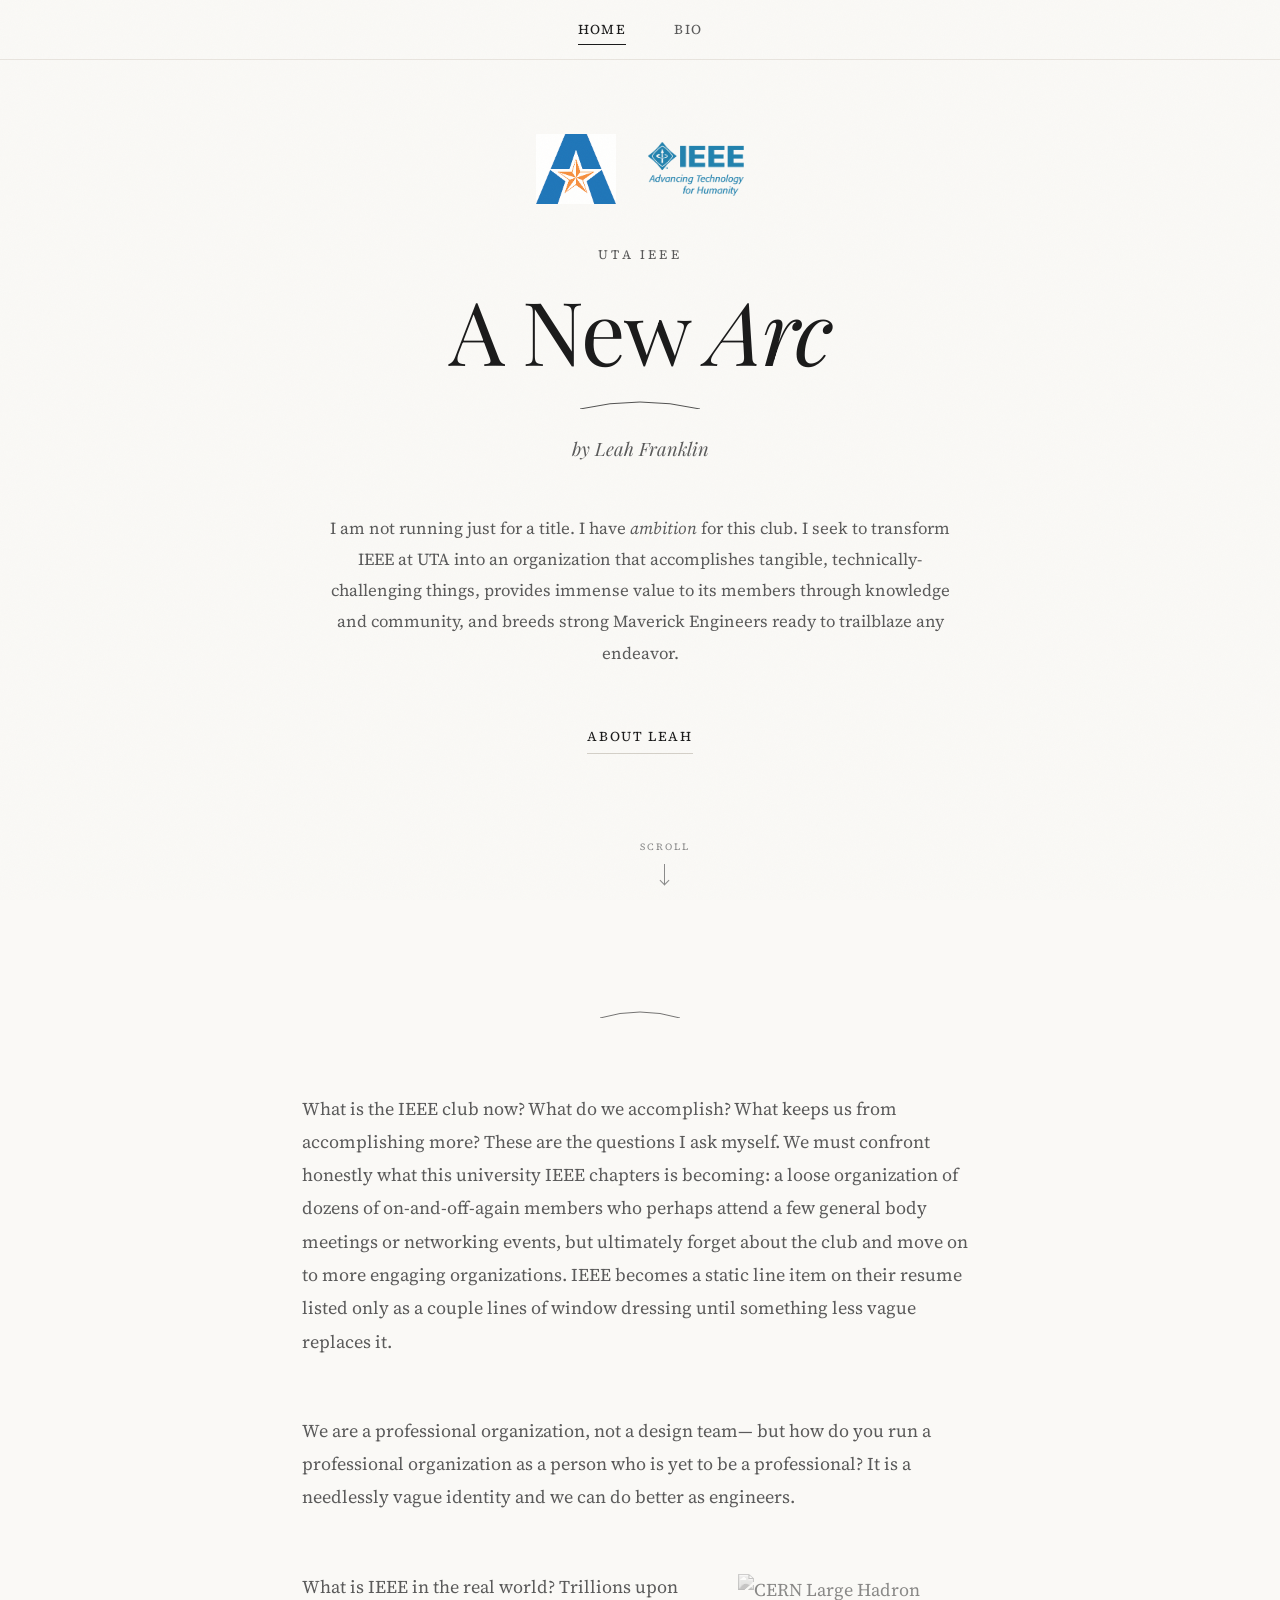
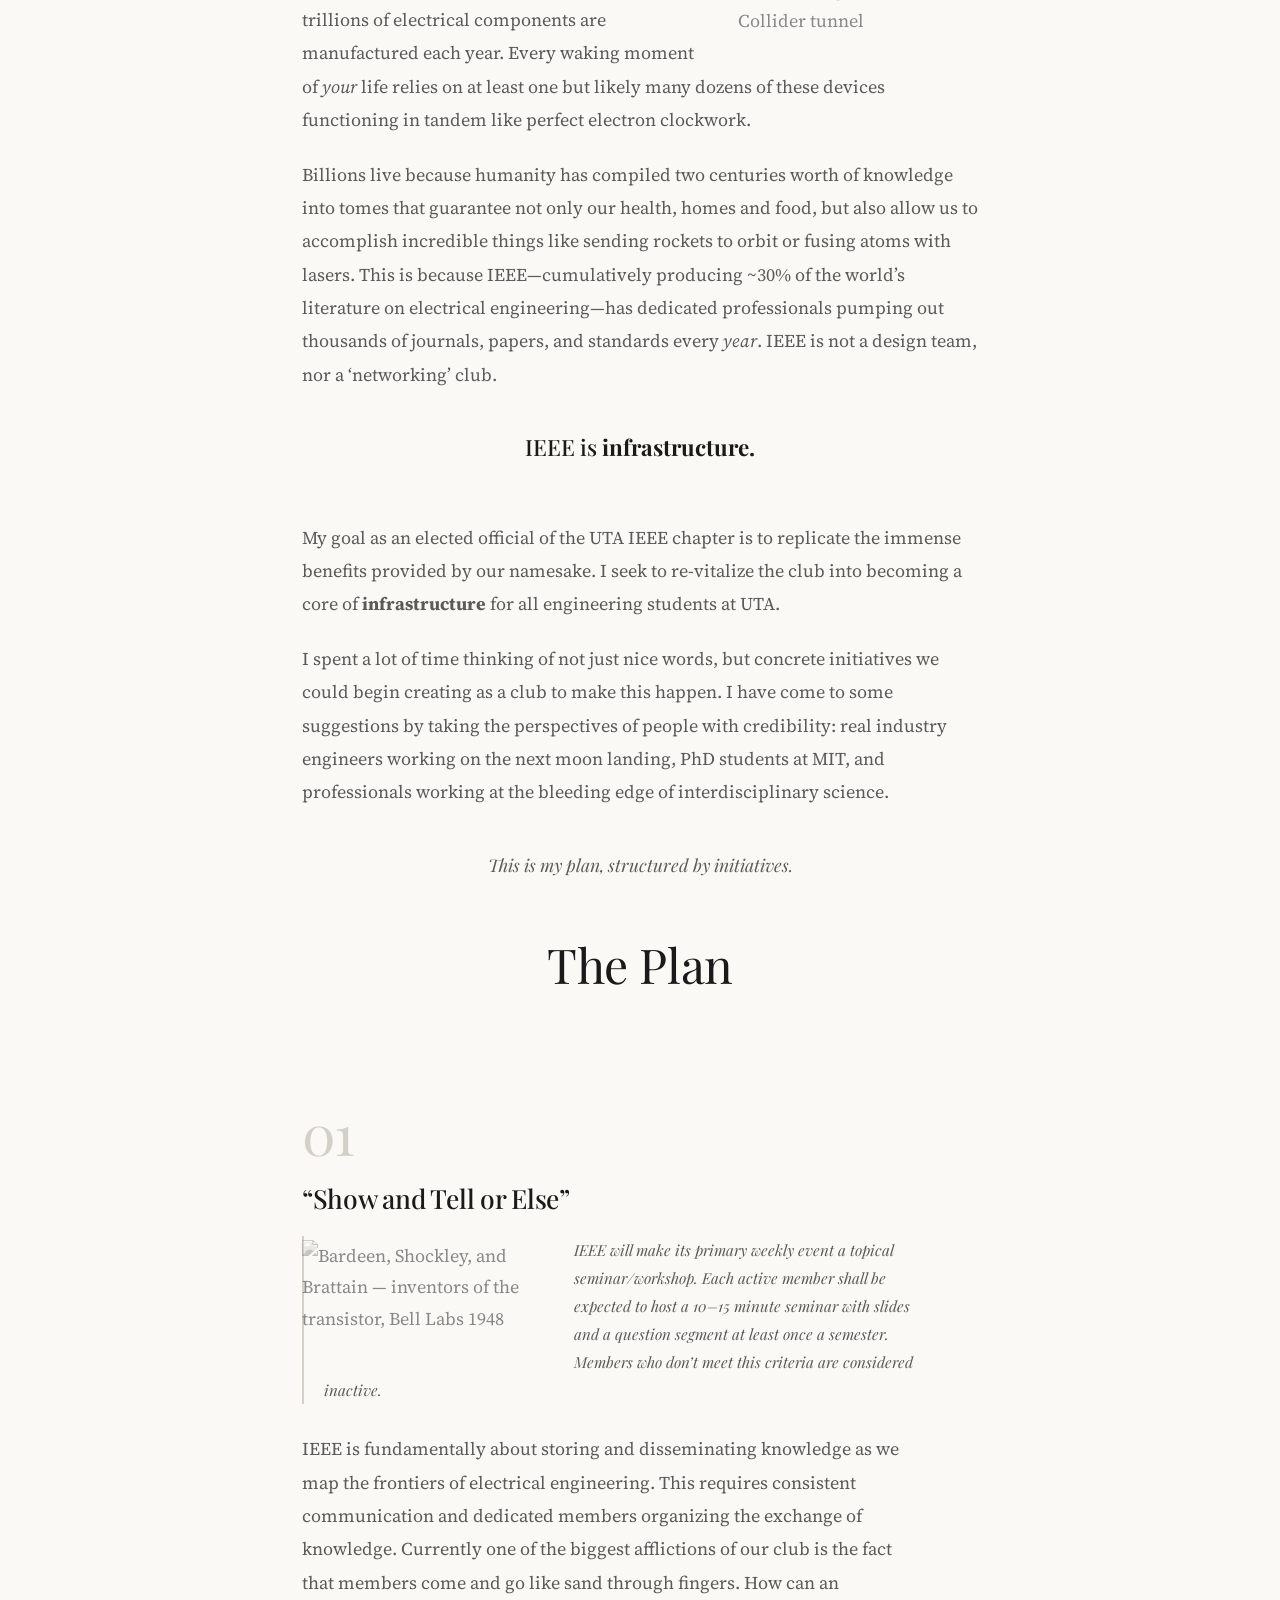
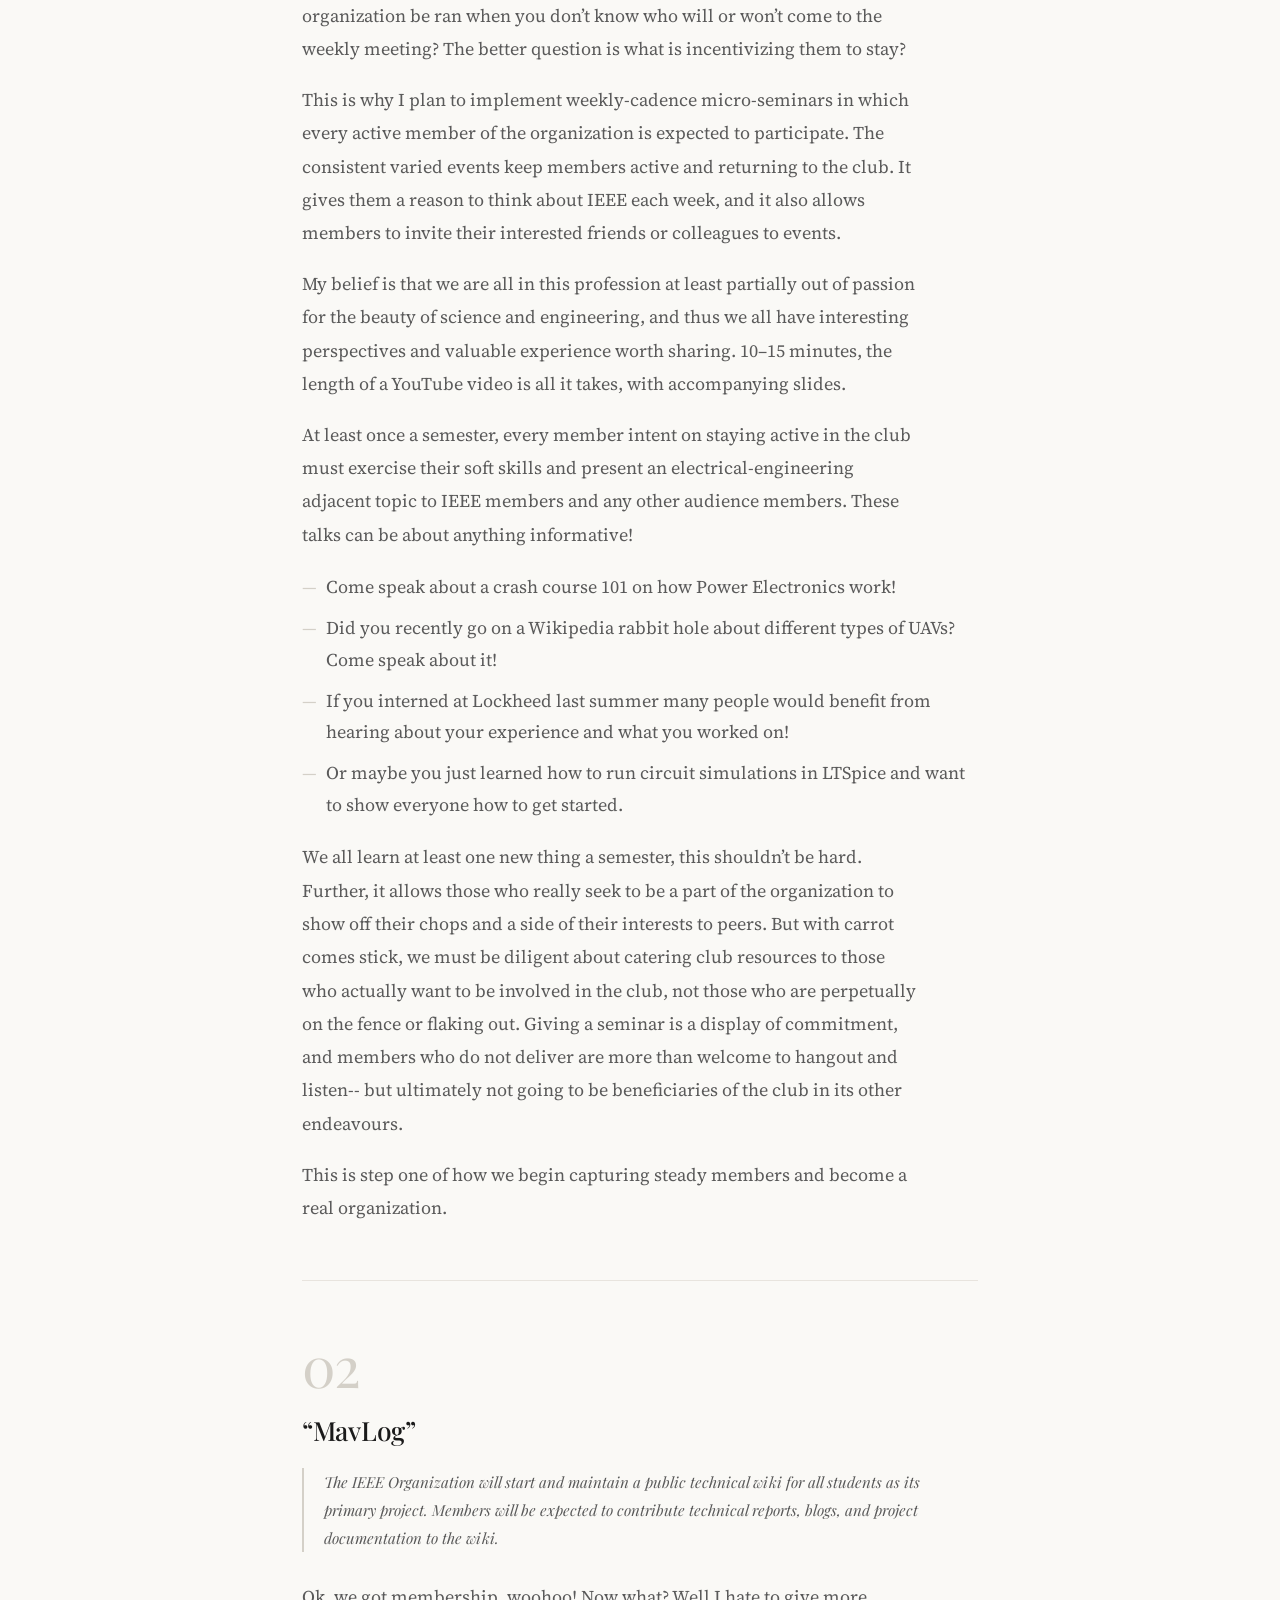
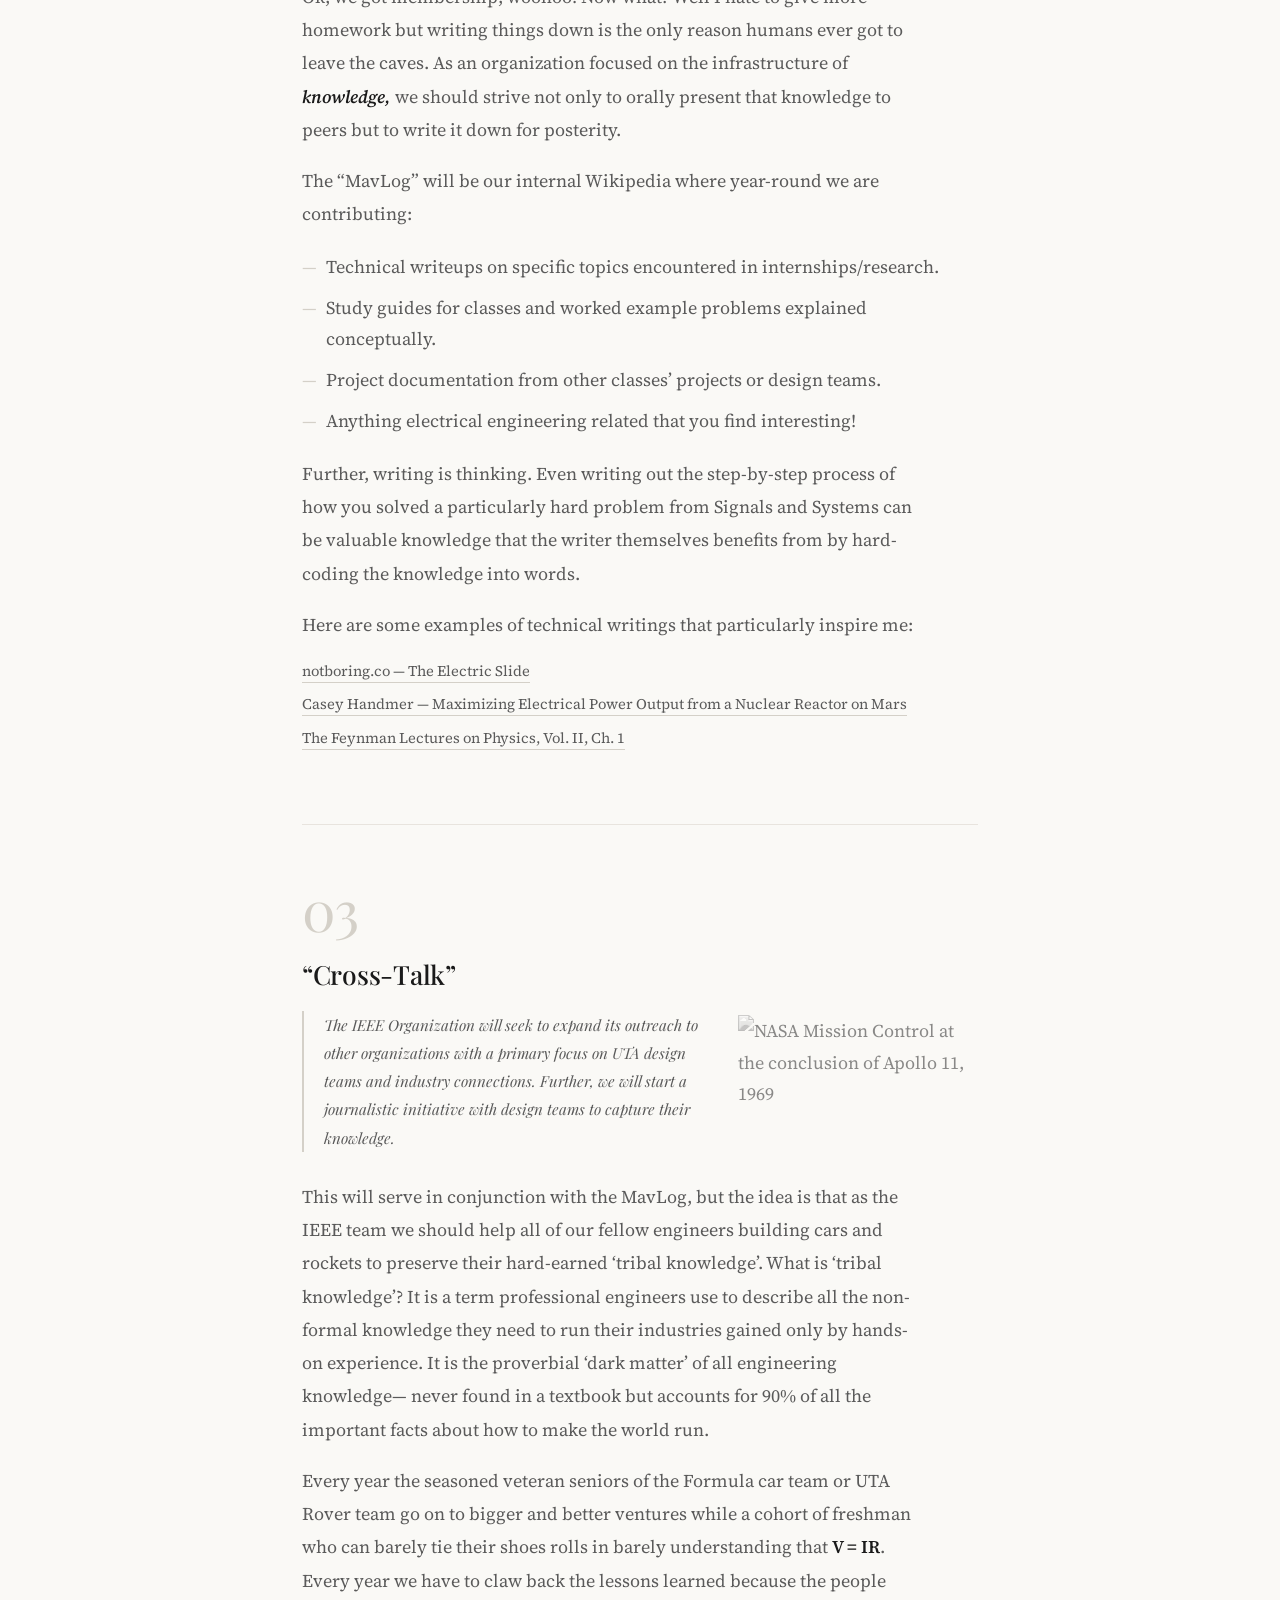
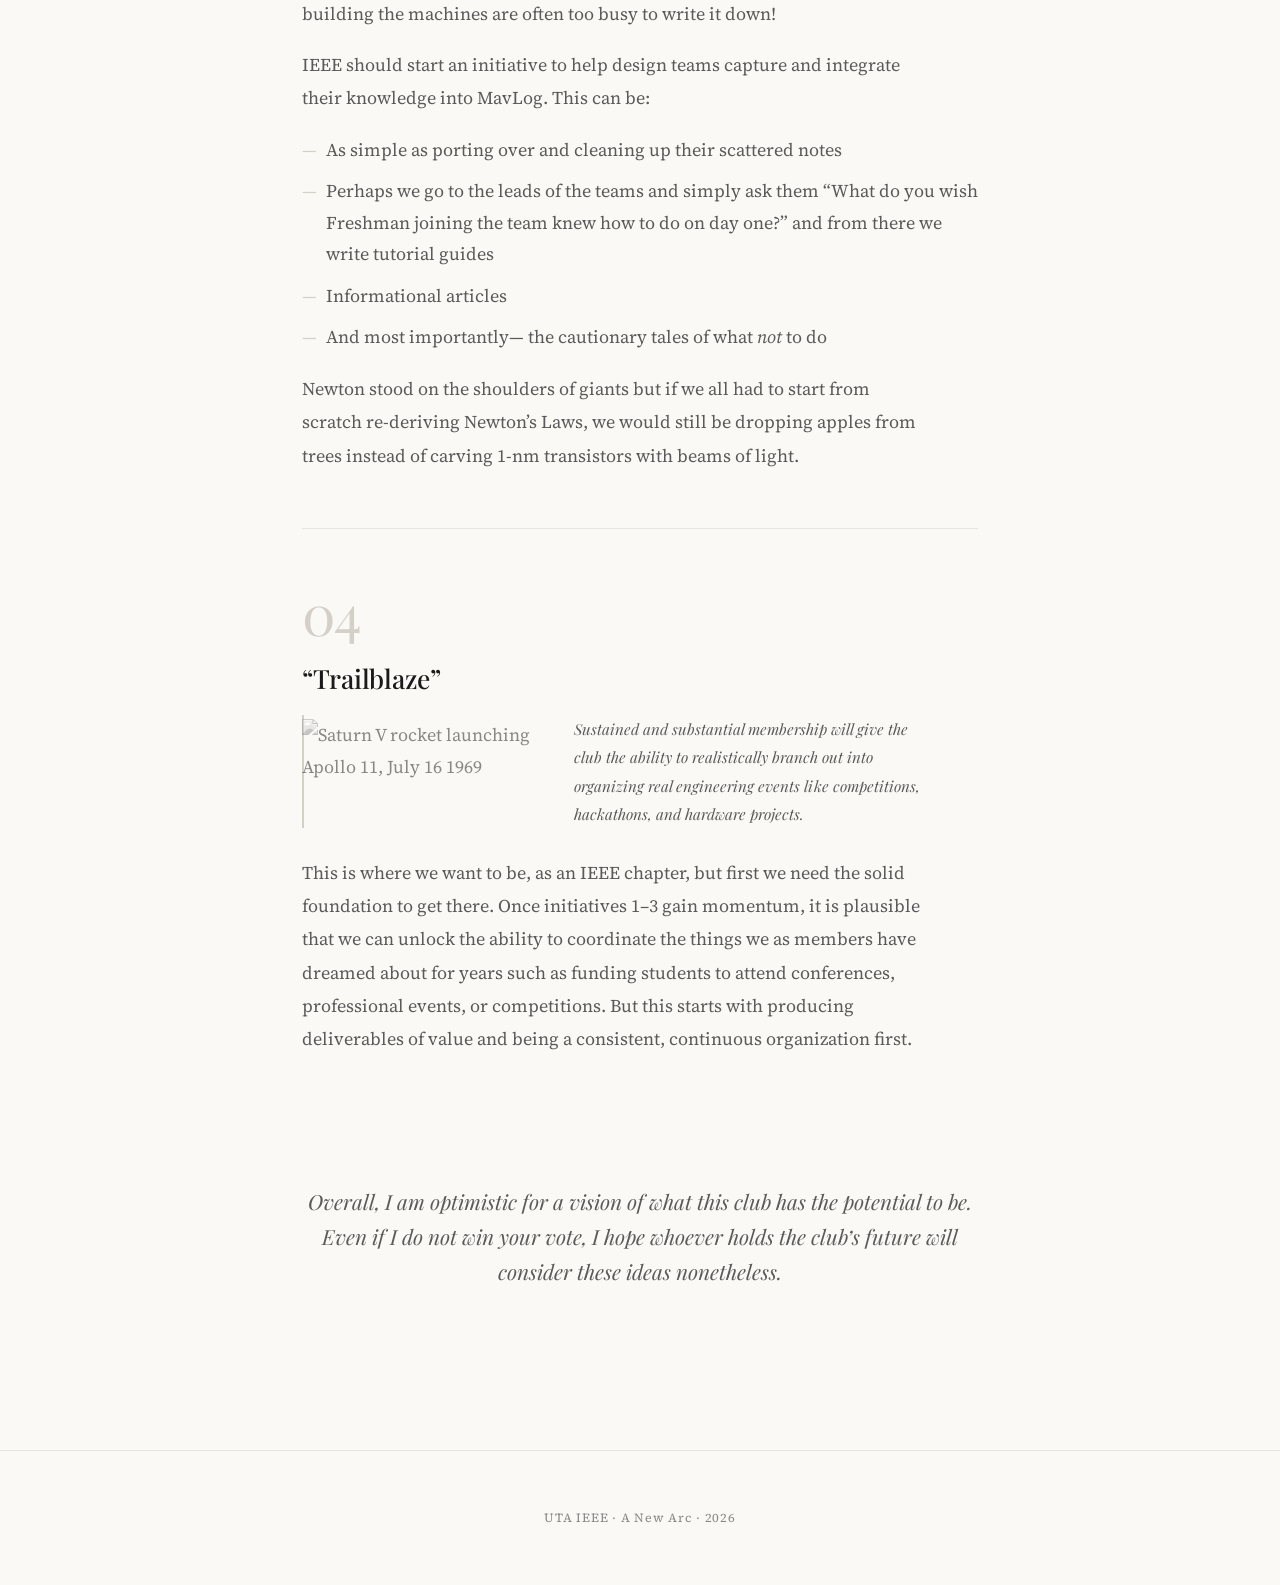
==== commit d9938c2b: "Update index.html" ====
--- a/index.html
+++ b/index.html
@@ -3,8 +3,8 @@
 <head>
   <meta charset="UTF-8">
   <meta name="viewport" content="width=device-width, initial-scale=1.0">
-  <title>UTA IEEE: A New Era &mdash; Leah Franklin</title>
-  <meta name="description" content="A New Era for UTA IEEE. Leah Franklin's vision for a reformed, student-driven IEEE chapter at the University of Texas at Arlington.">
+  <title>UTA IEEE: A New Arc &mdash; Leah Franklin</title>
+  <meta name="description" content="A New Arc for UTA IEEE. Leah Franklin's vision for a reformed, student-driven IEEE chapter at the University of Texas at Arlington.">
   <link rel="stylesheet" href="css/style.css">
 </head>
 <body>
@@ -26,7 +26,7 @@
 
     <p class="hero-overline" data-load="2">UTA IEEE</p>
 
-    <h1 class="hero-title" data-load="3">A New <span class="electric-text">Era</span></h1>
+    <h1 class="hero-title" data-load="3">A New <span class="electric-text">Arc</span></h1>
 
     <svg class="hero-arc" data-load="4" viewBox="0 0 120 14" xmlns="http://www.w3.org/2000/svg" aria-hidden="true">
       <path d="M 0 14 Q 60 0 120 14" fill="none" stroke="#1a1a1a" stroke-width="0.75"/>
@@ -363,7 +363,7 @@
   </section>
 
   <footer class="site-footer">
-    UTA IEEE &middot; A New Era &middot; 2026
+    UTA IEEE &middot; A New Arc &middot; 2026
   </footer>
 
   <script src="js/main.js"></script>
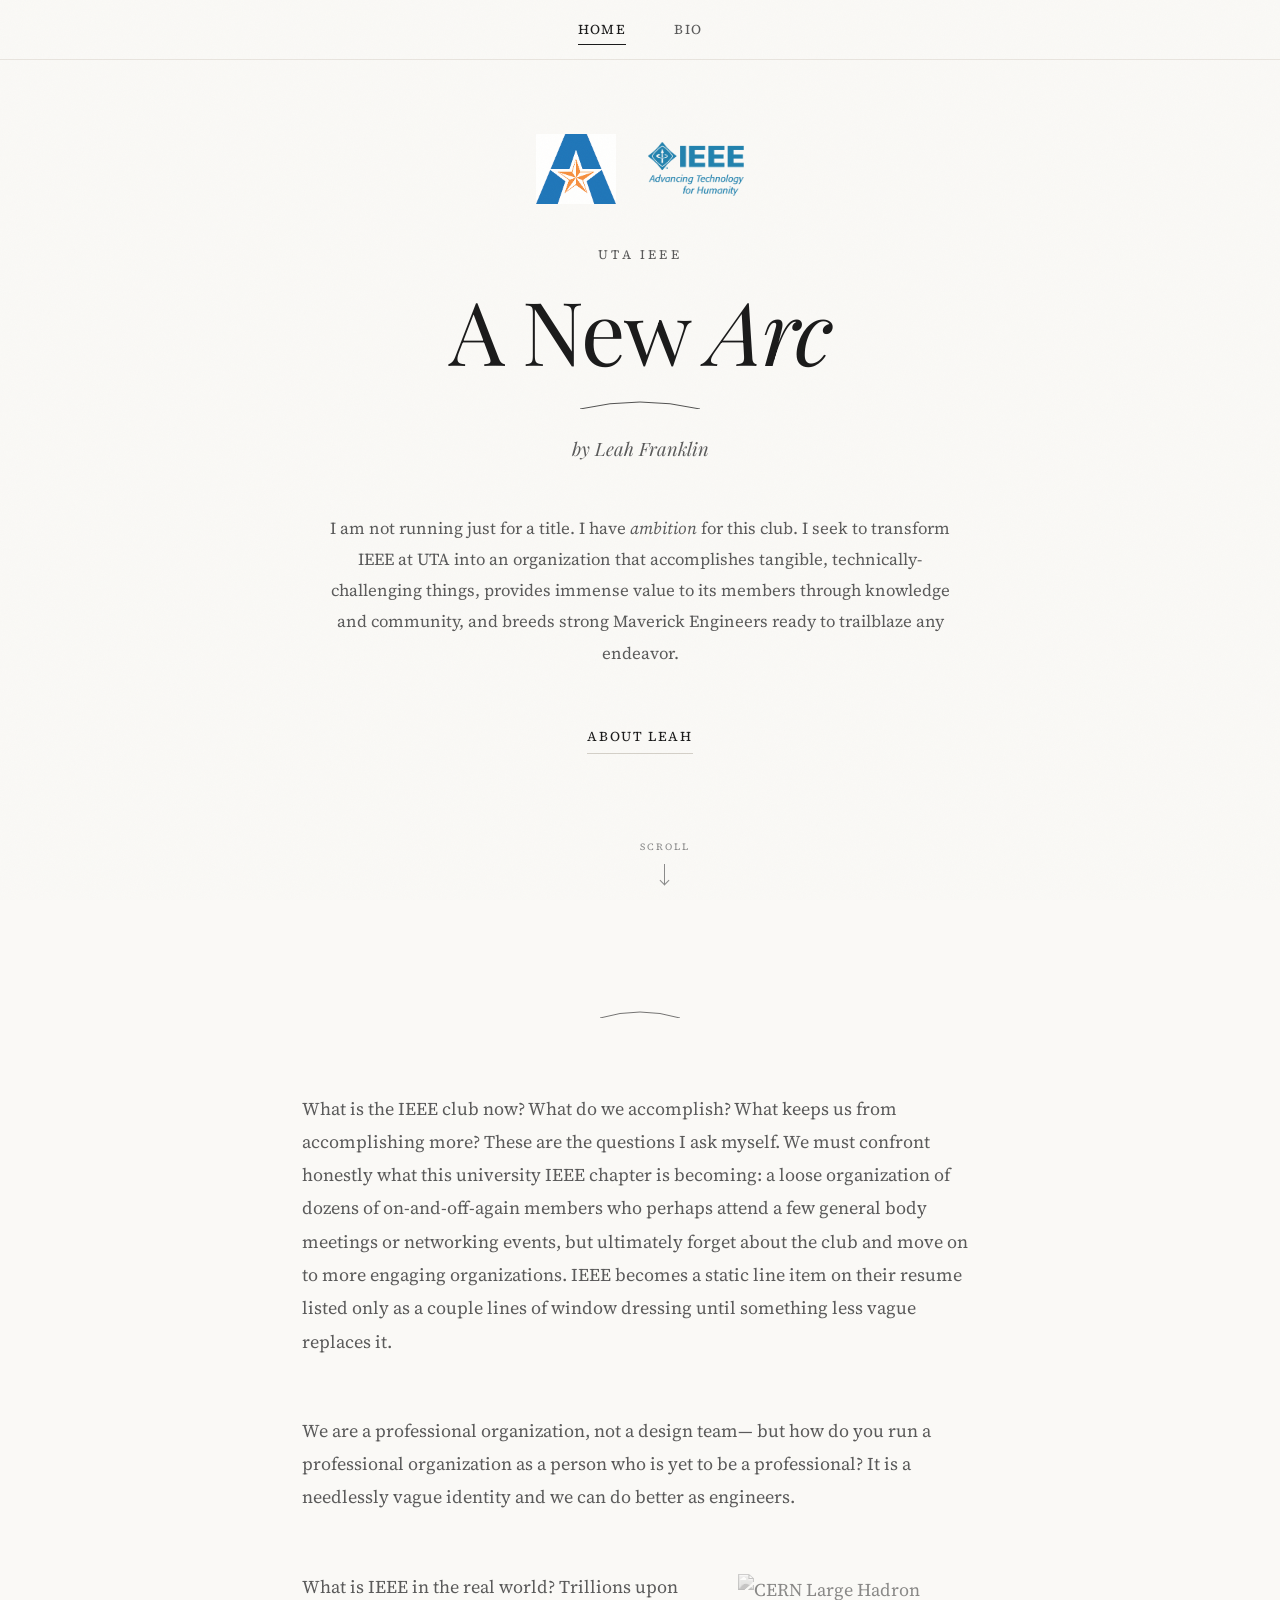
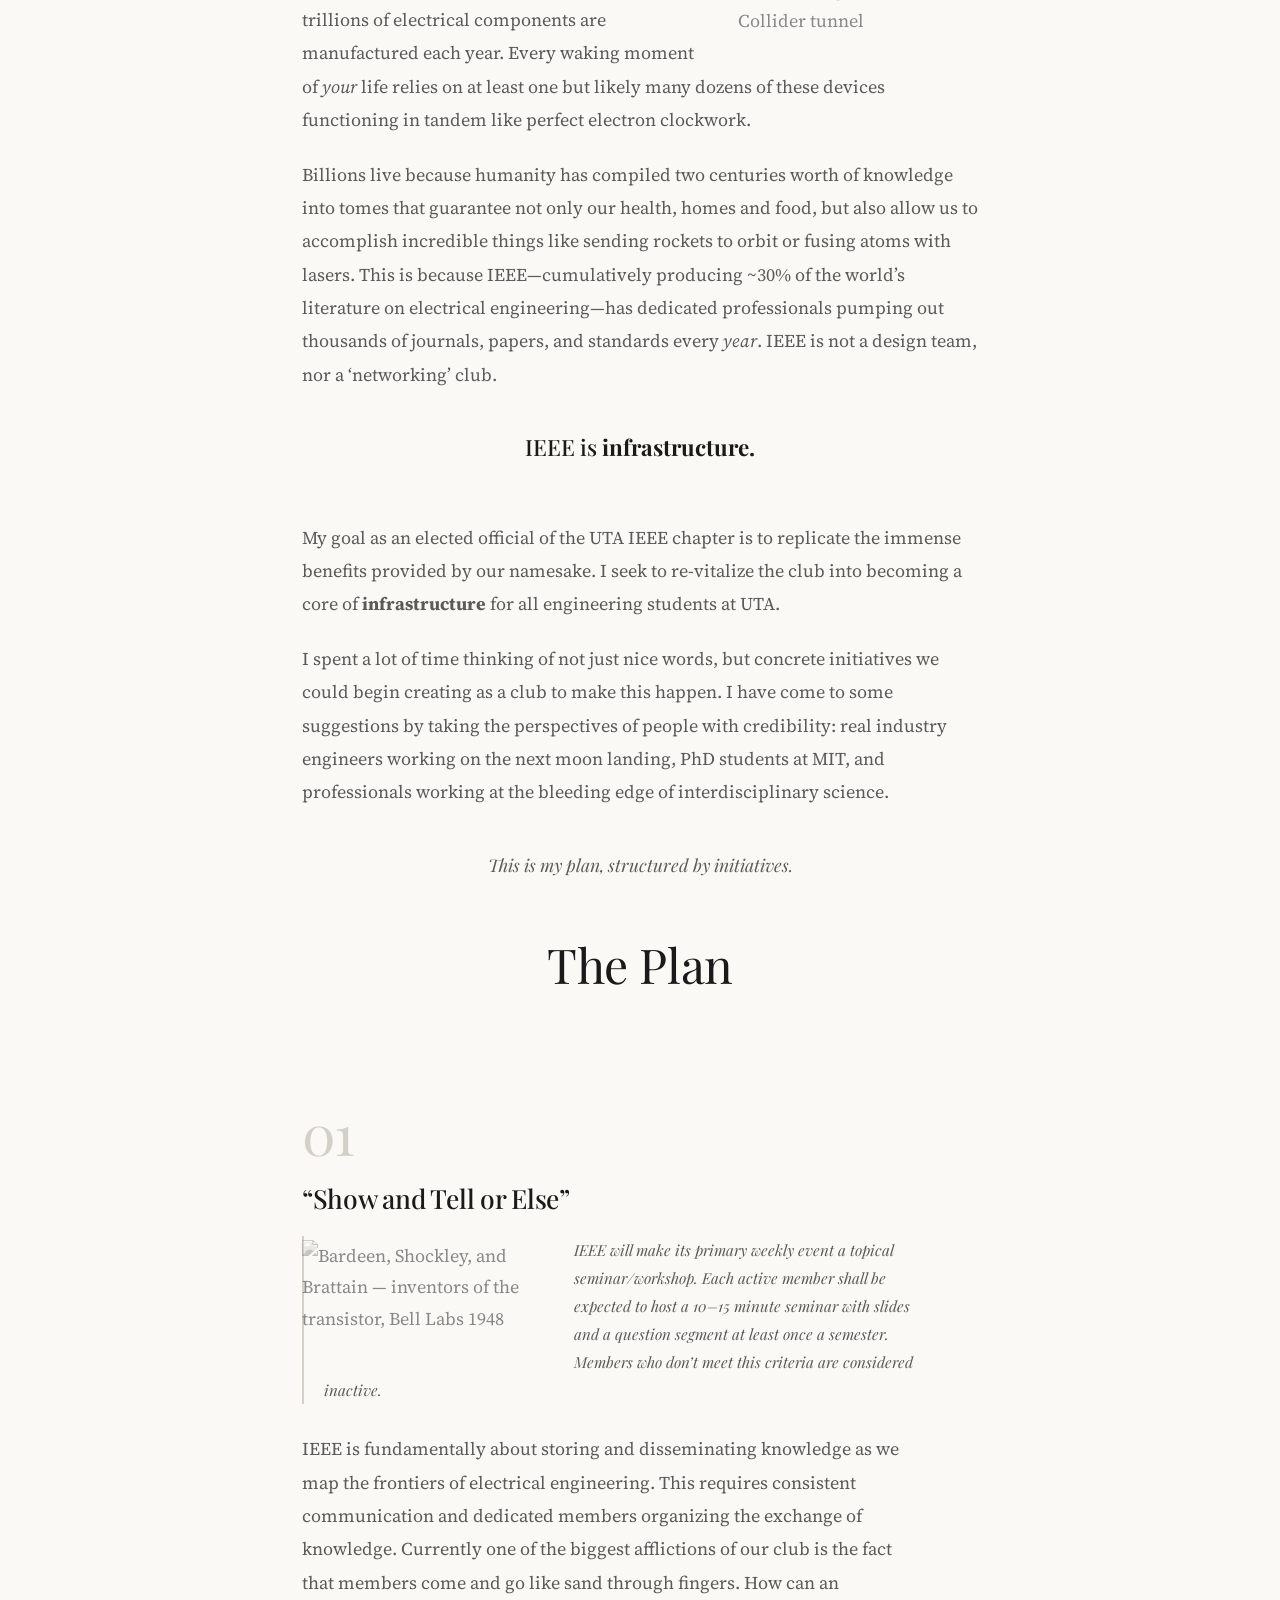
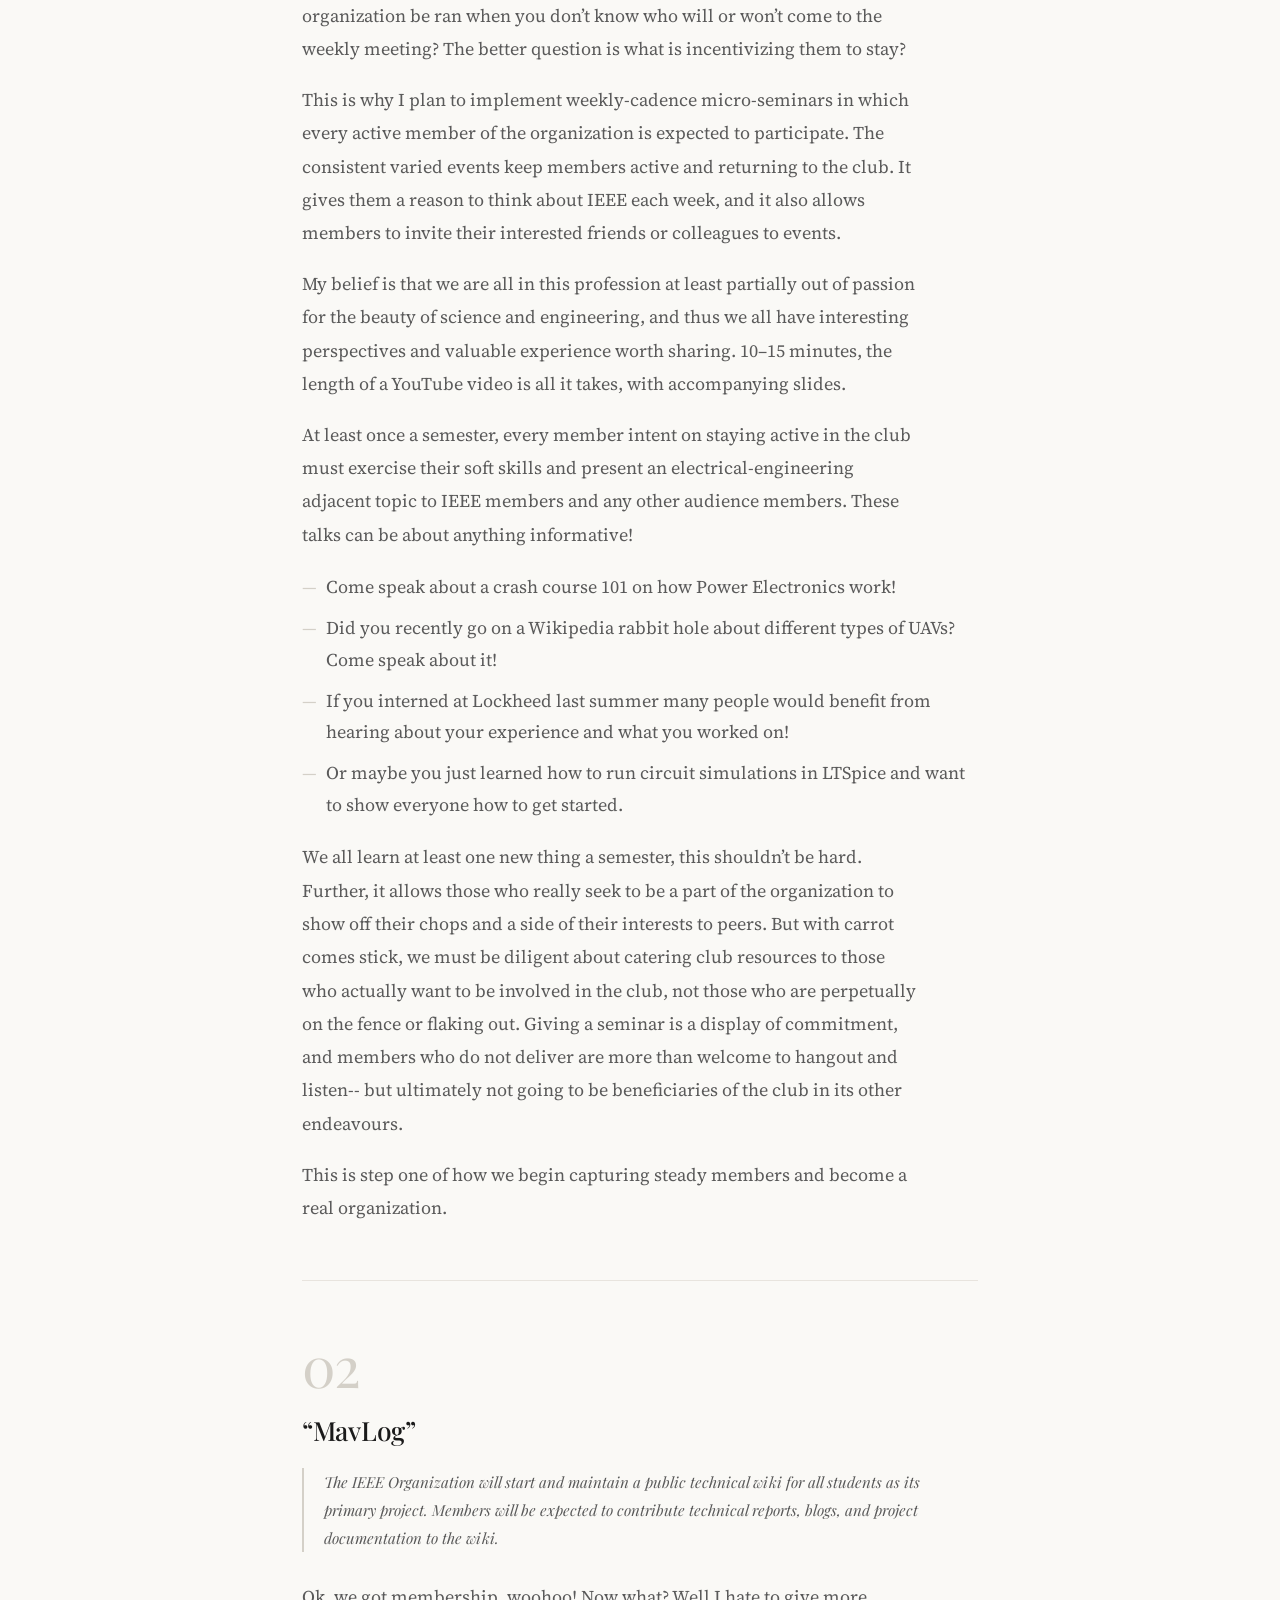
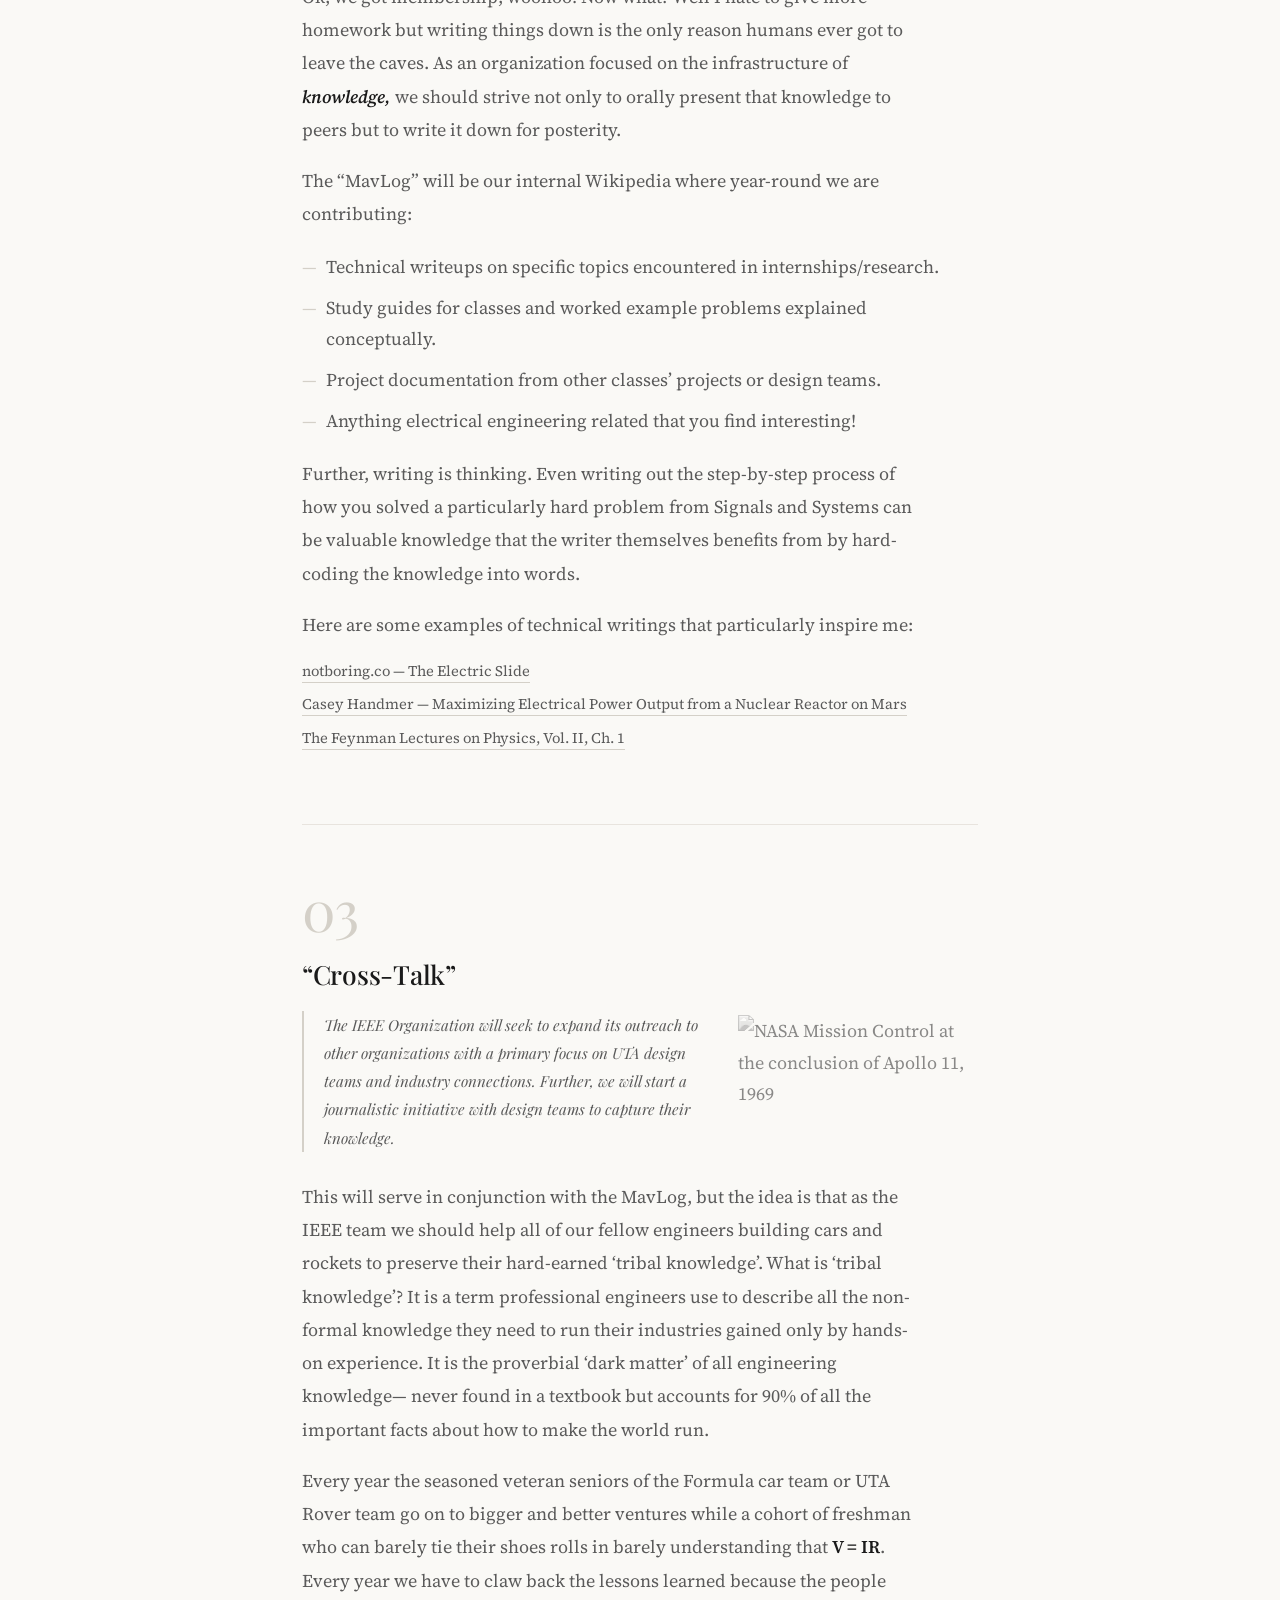
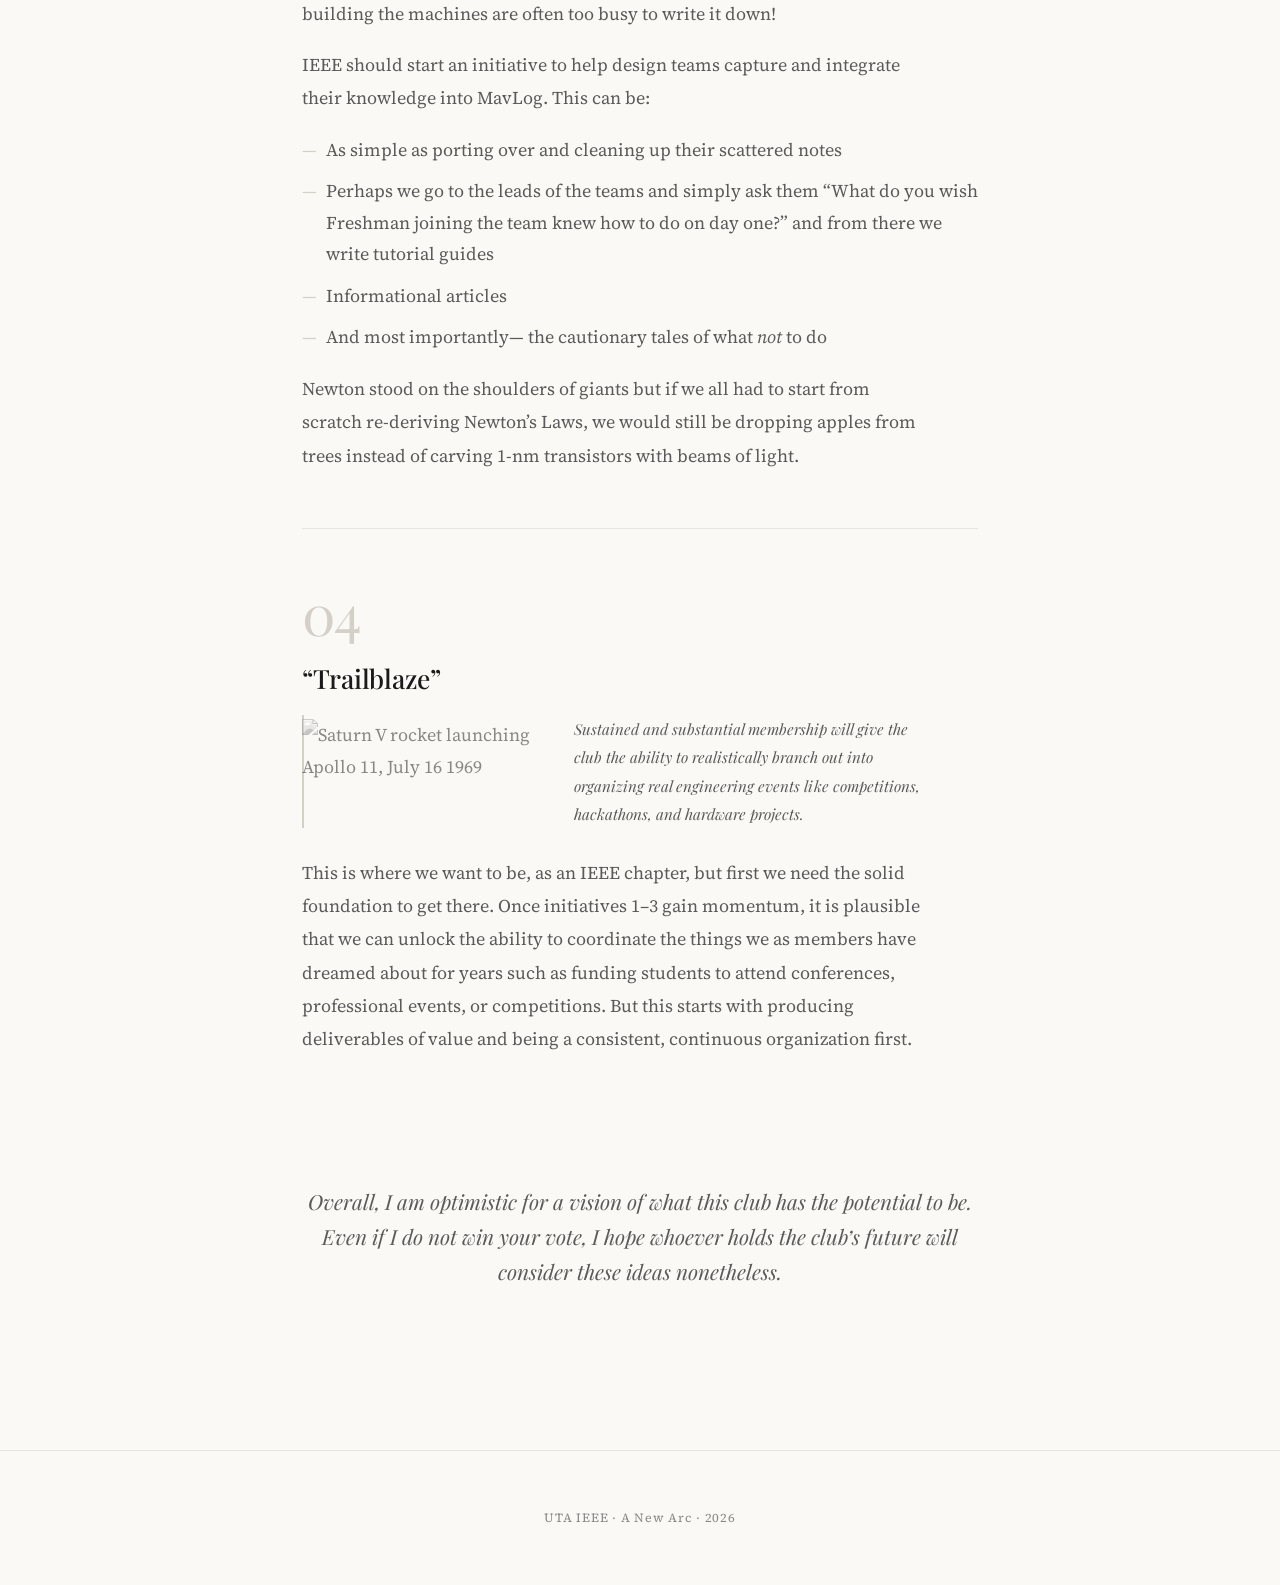
==== commit d27ec6b3: "Fix typo in IEEE chapter description" ====
--- a/index.html
+++ b/index.html
@@ -69,7 +69,7 @@
       <p>
         What is the IEEE club now? What do we accomplish? What keeps us from
         accomplishing more? These are the questions I ask myself. We must
-        confront honestly what this university IEEE chapters is becoming: a
+        confront honestly what this university IEEE chapter is becoming: a
         loose organization of dozens of on-and-off-again members who perhaps
         attend a few general body meetings or networking events, but ultimately
         forget about the club and move on to more engaging organizations. IEEE
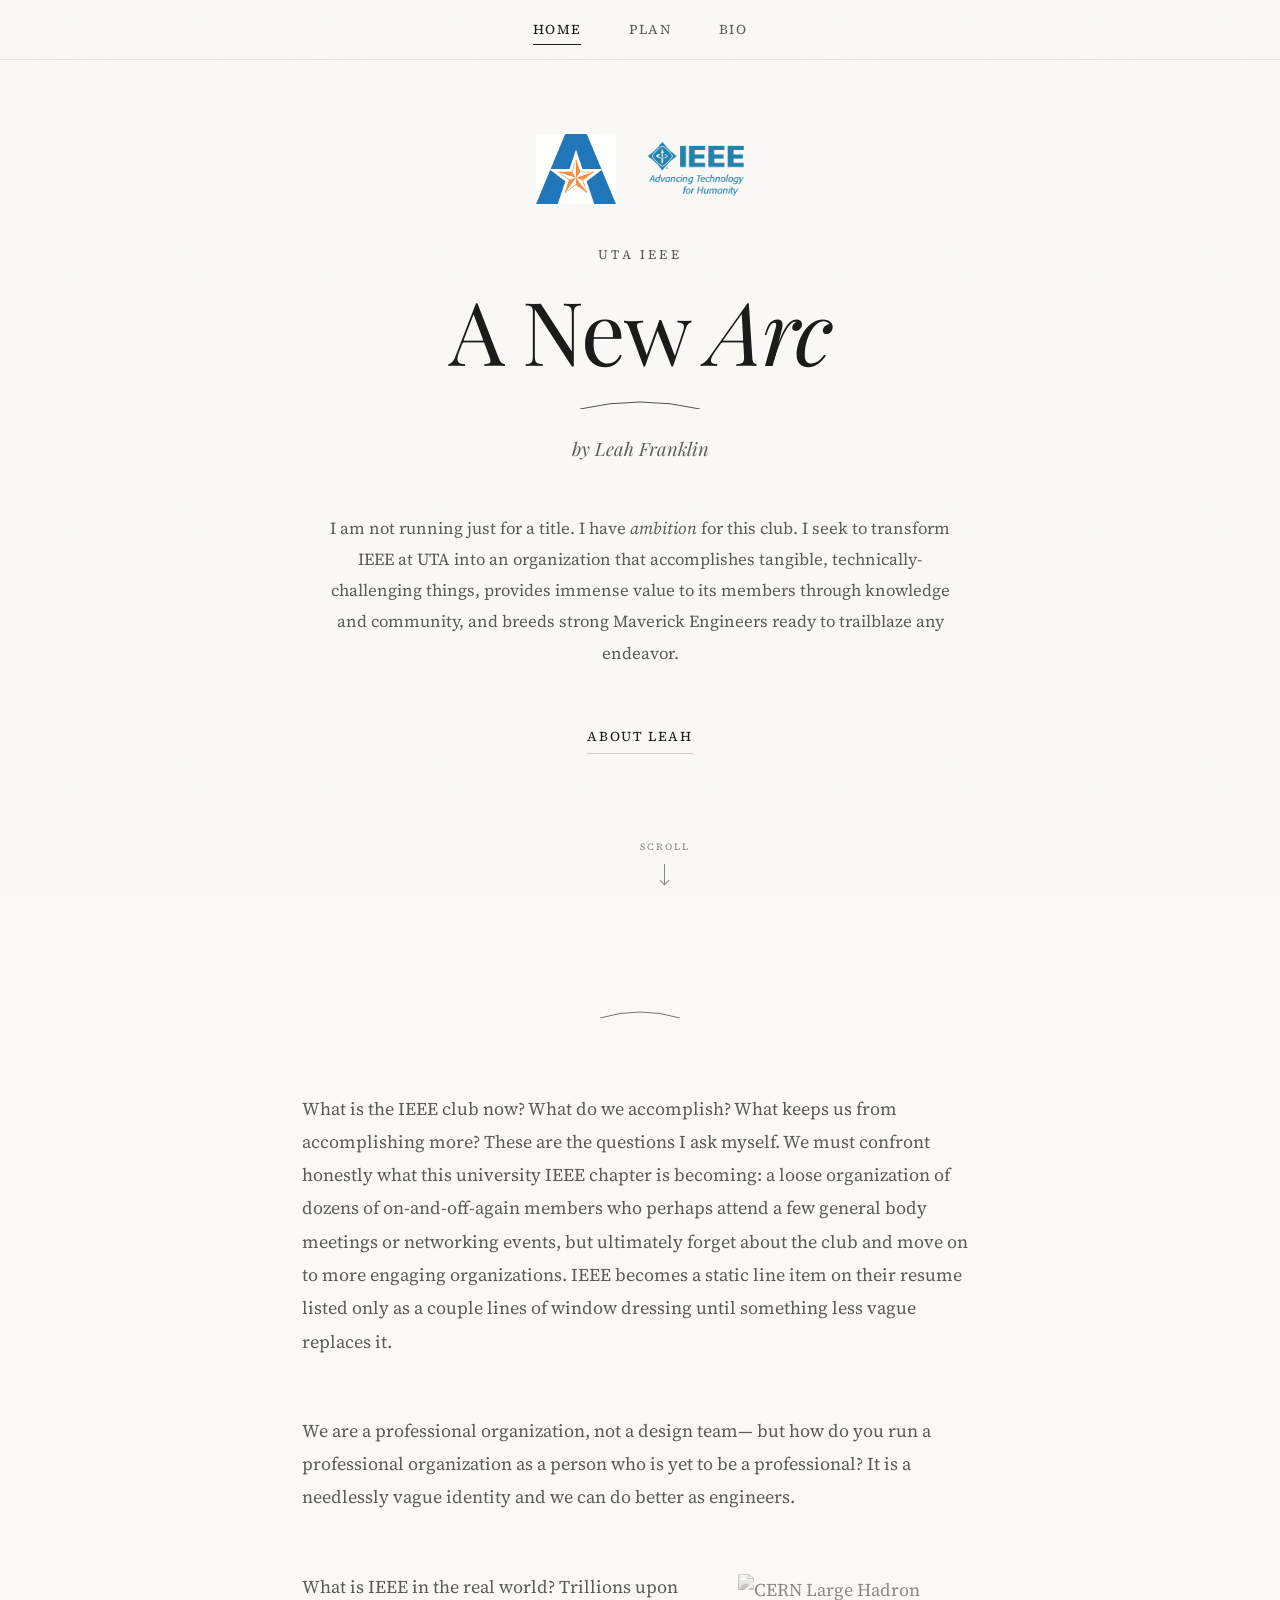
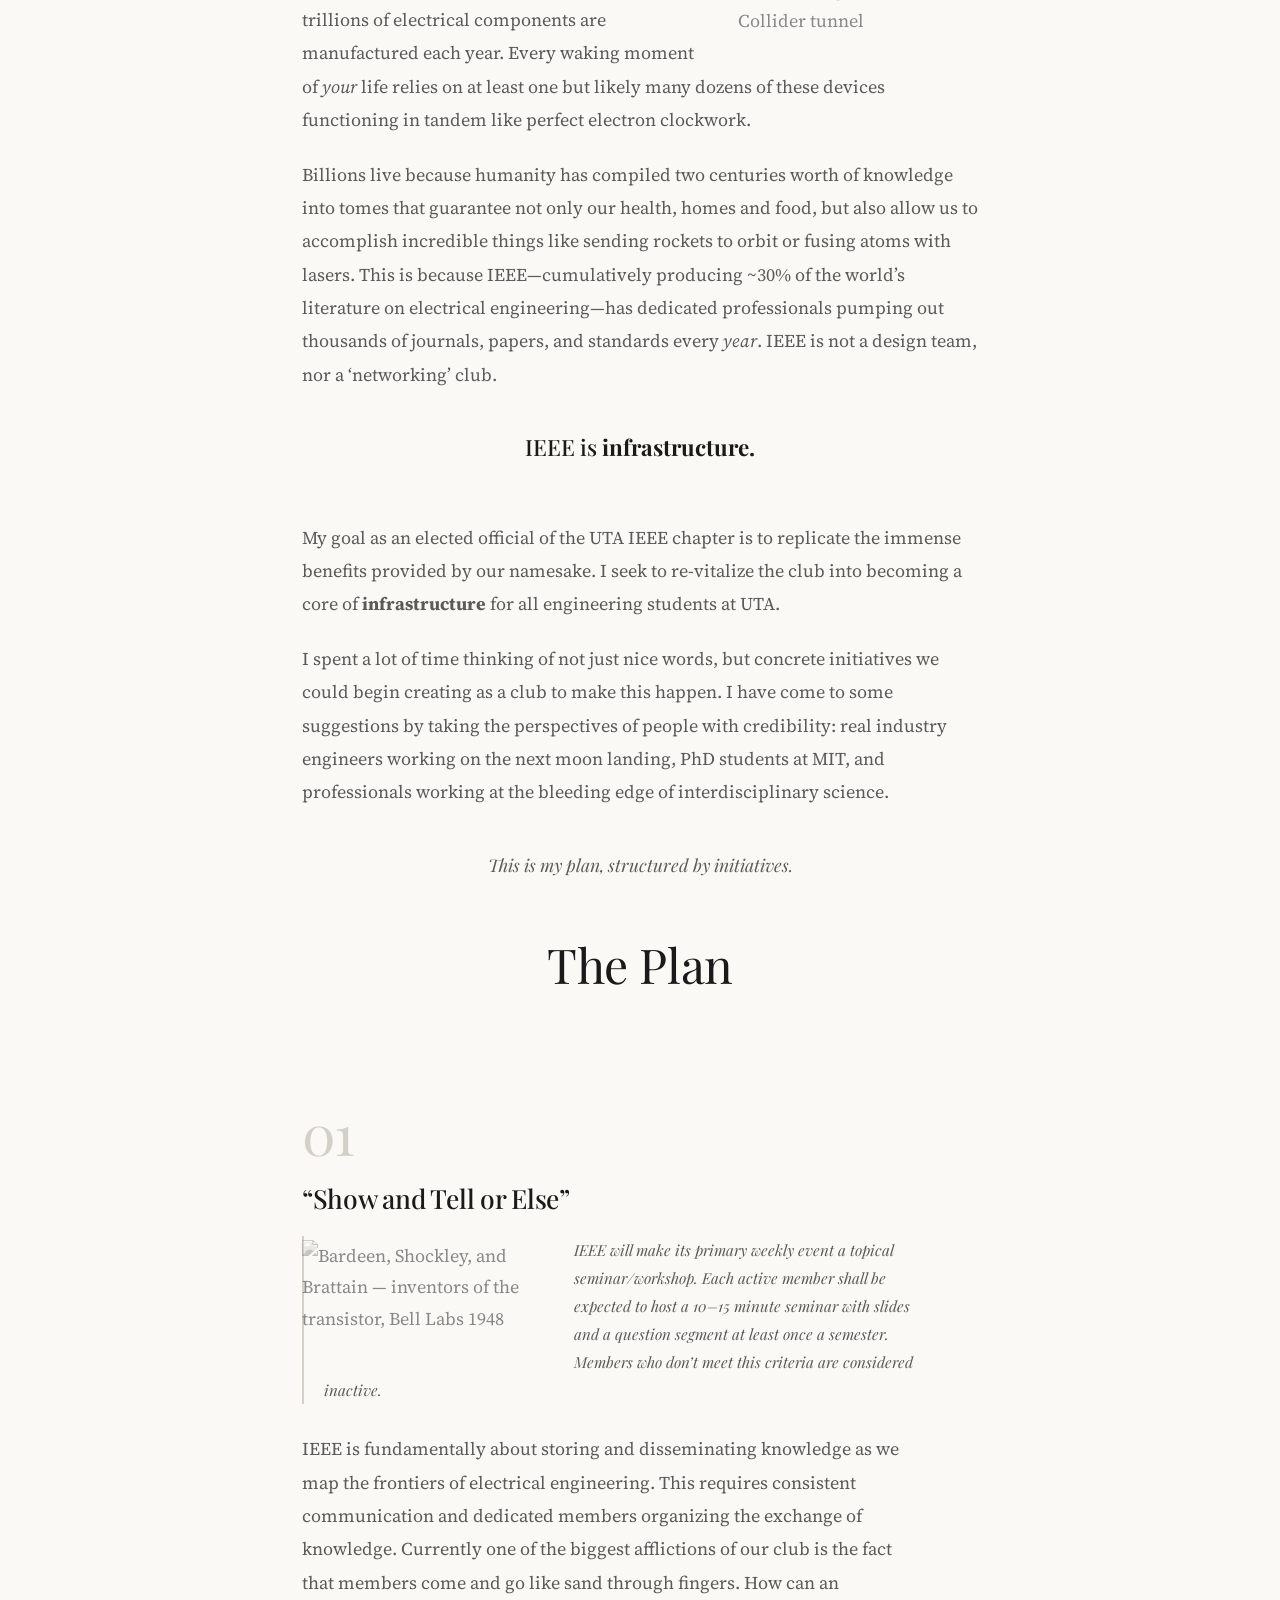
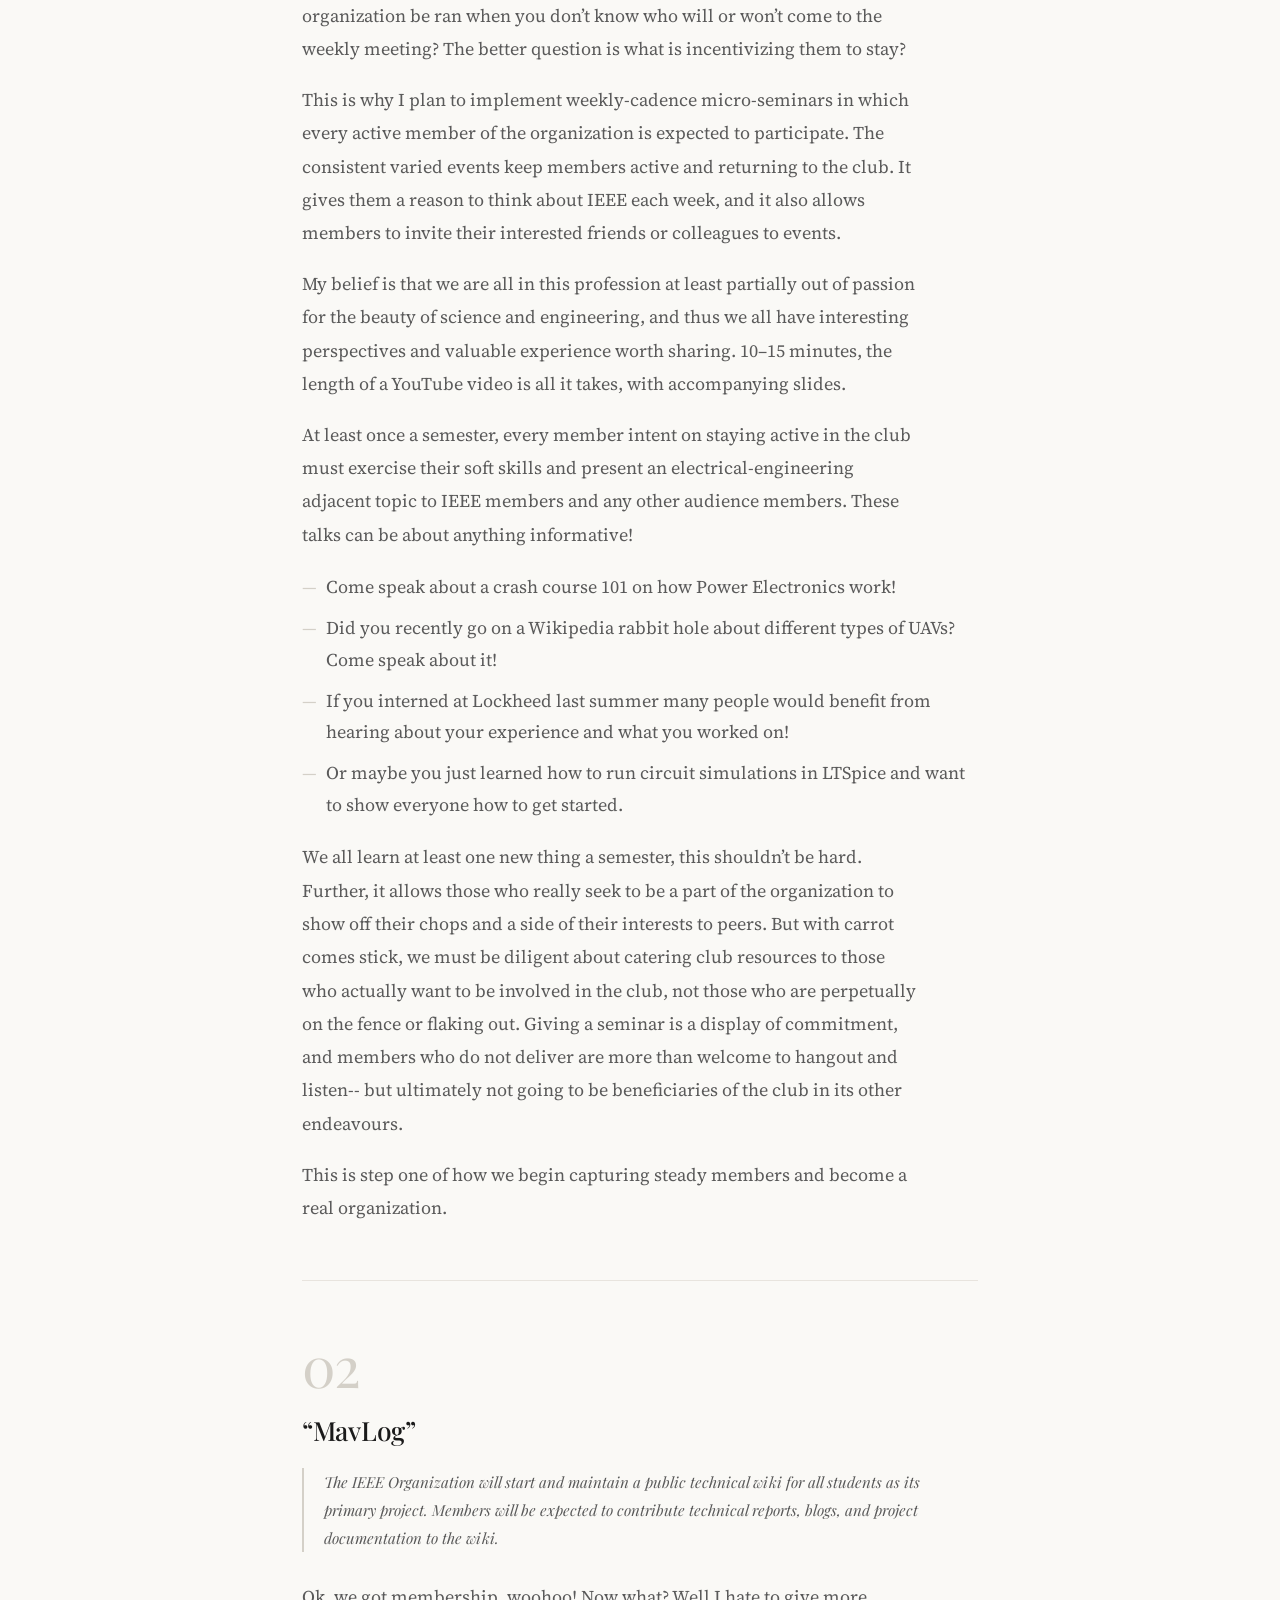
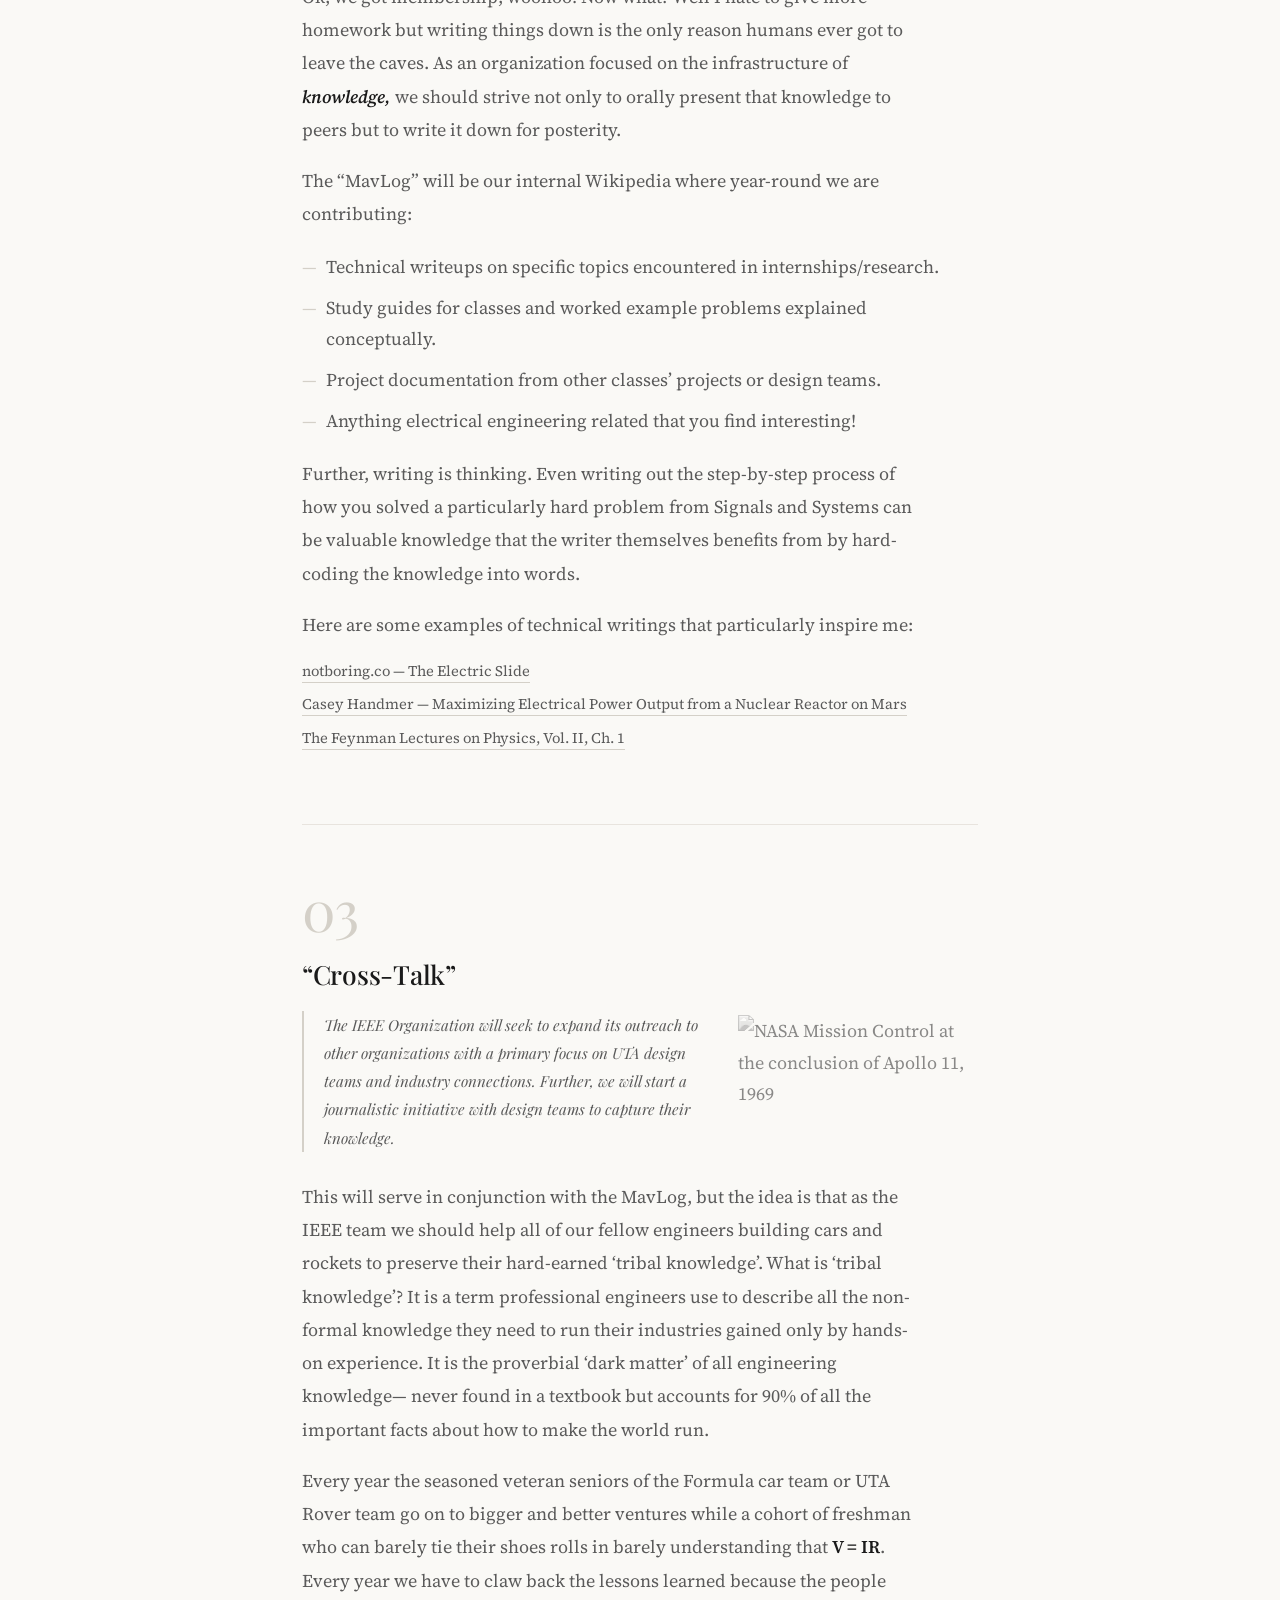
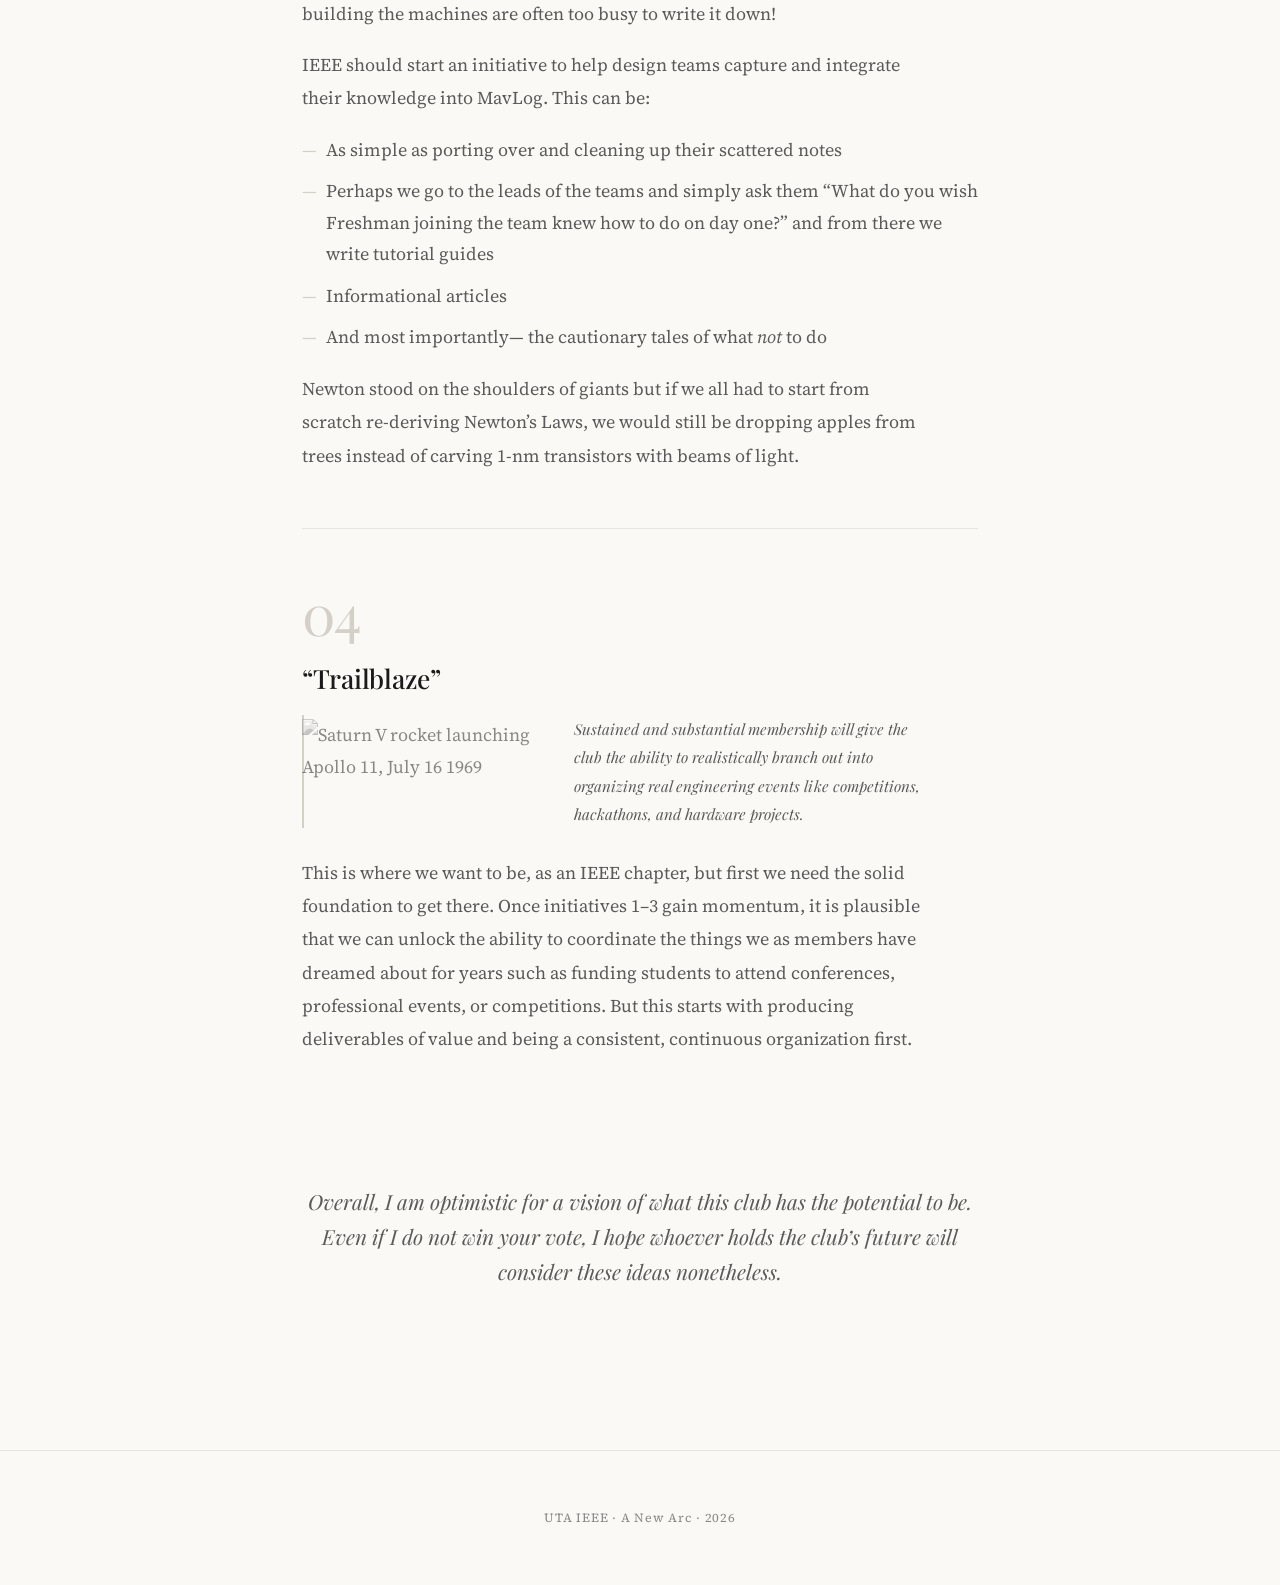
==== commit 9d3573e5: "Add link to Plan page in navigation" ====
--- a/index.html
+++ b/index.html
@@ -11,6 +11,7 @@
 
   <nav class="site-nav">
     <a href="index.html" class="active">Home</a>
+    <a href="plan.html">Plan</a>
     <a href="bio.html">Bio</a>
   </nav>
 
